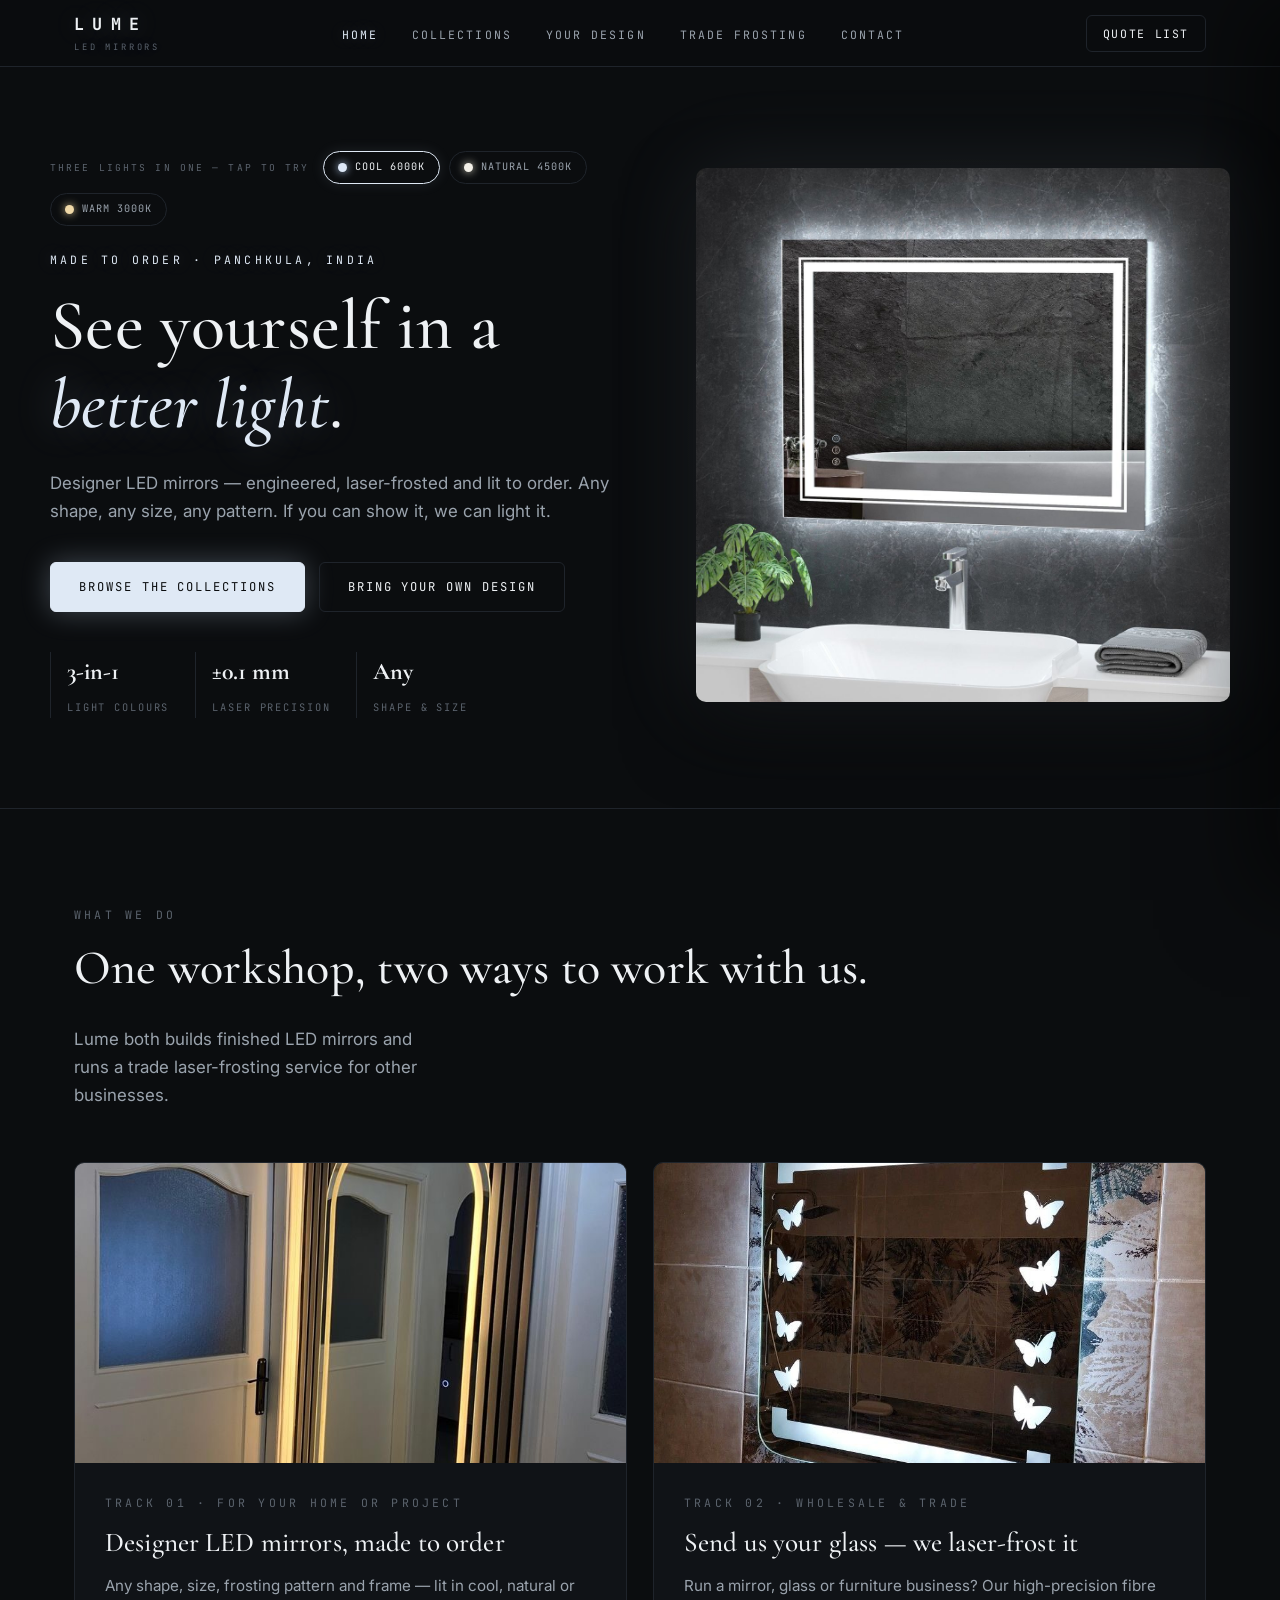
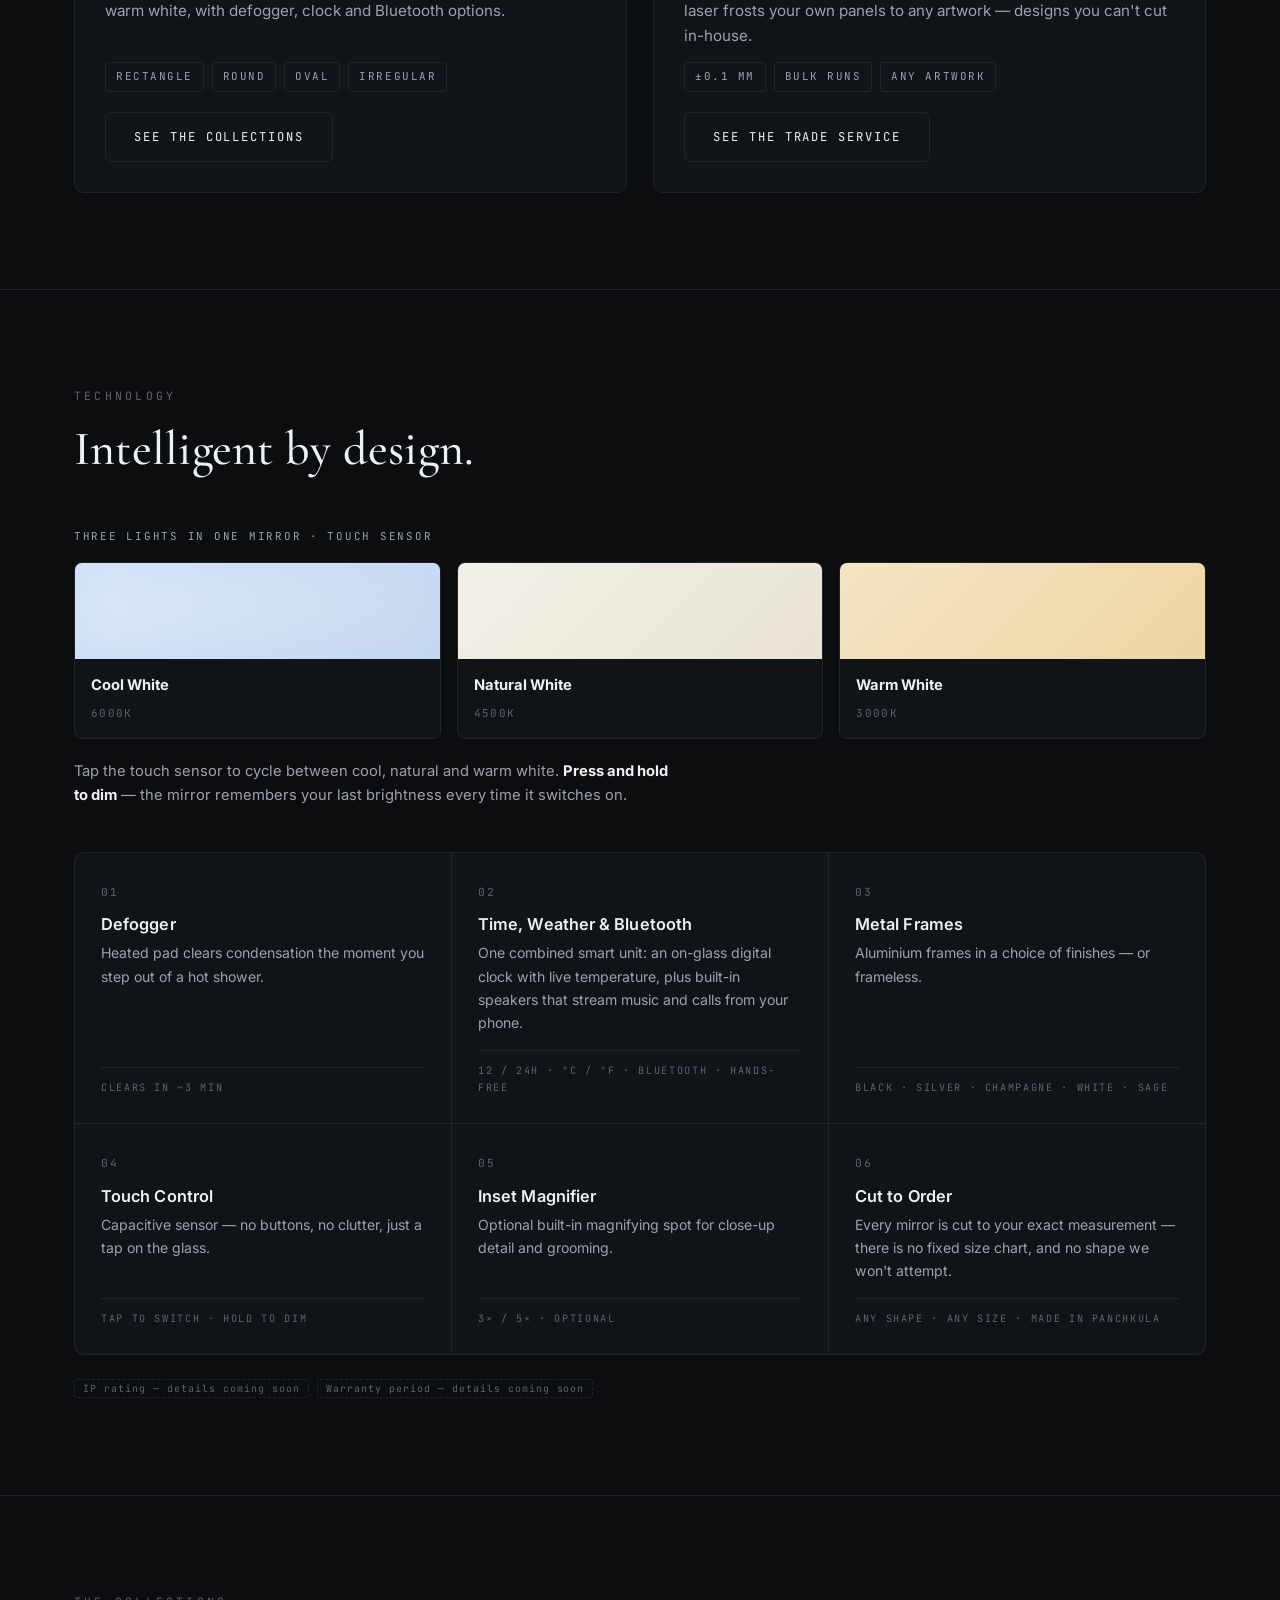
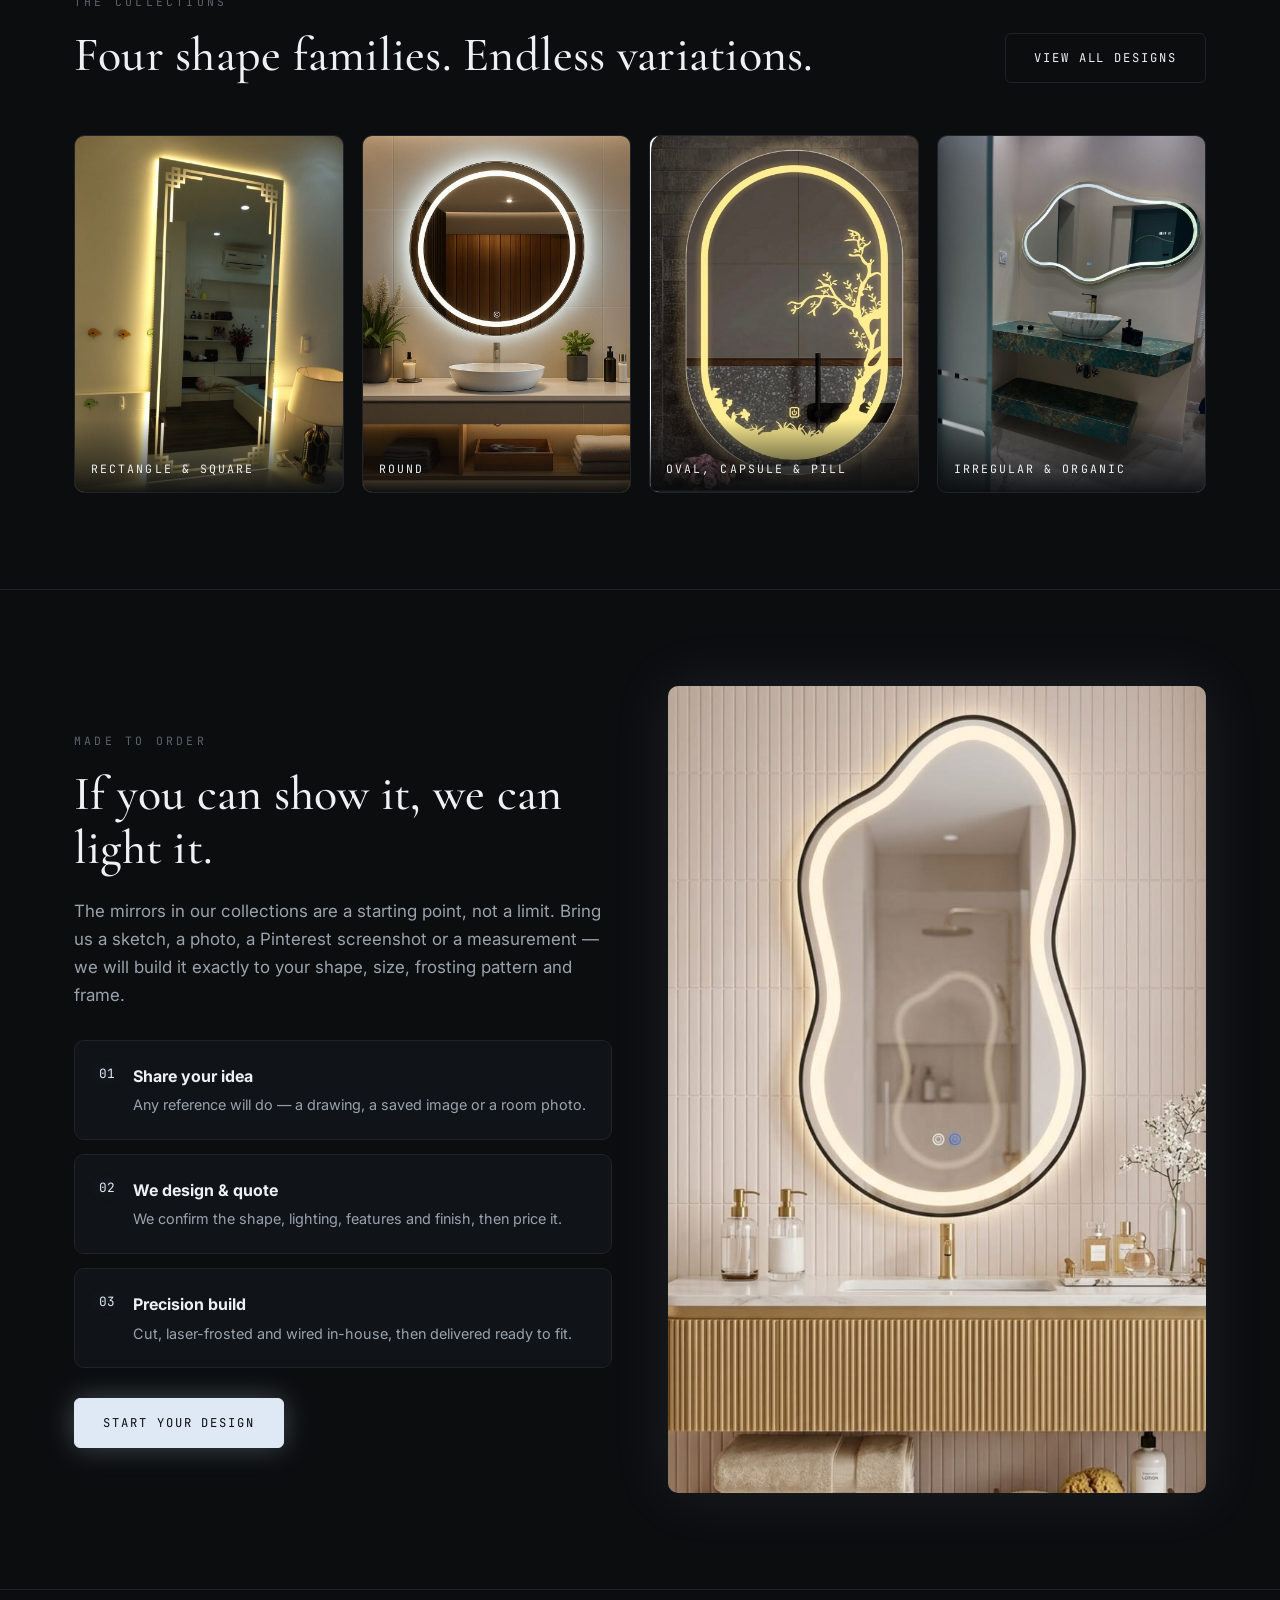
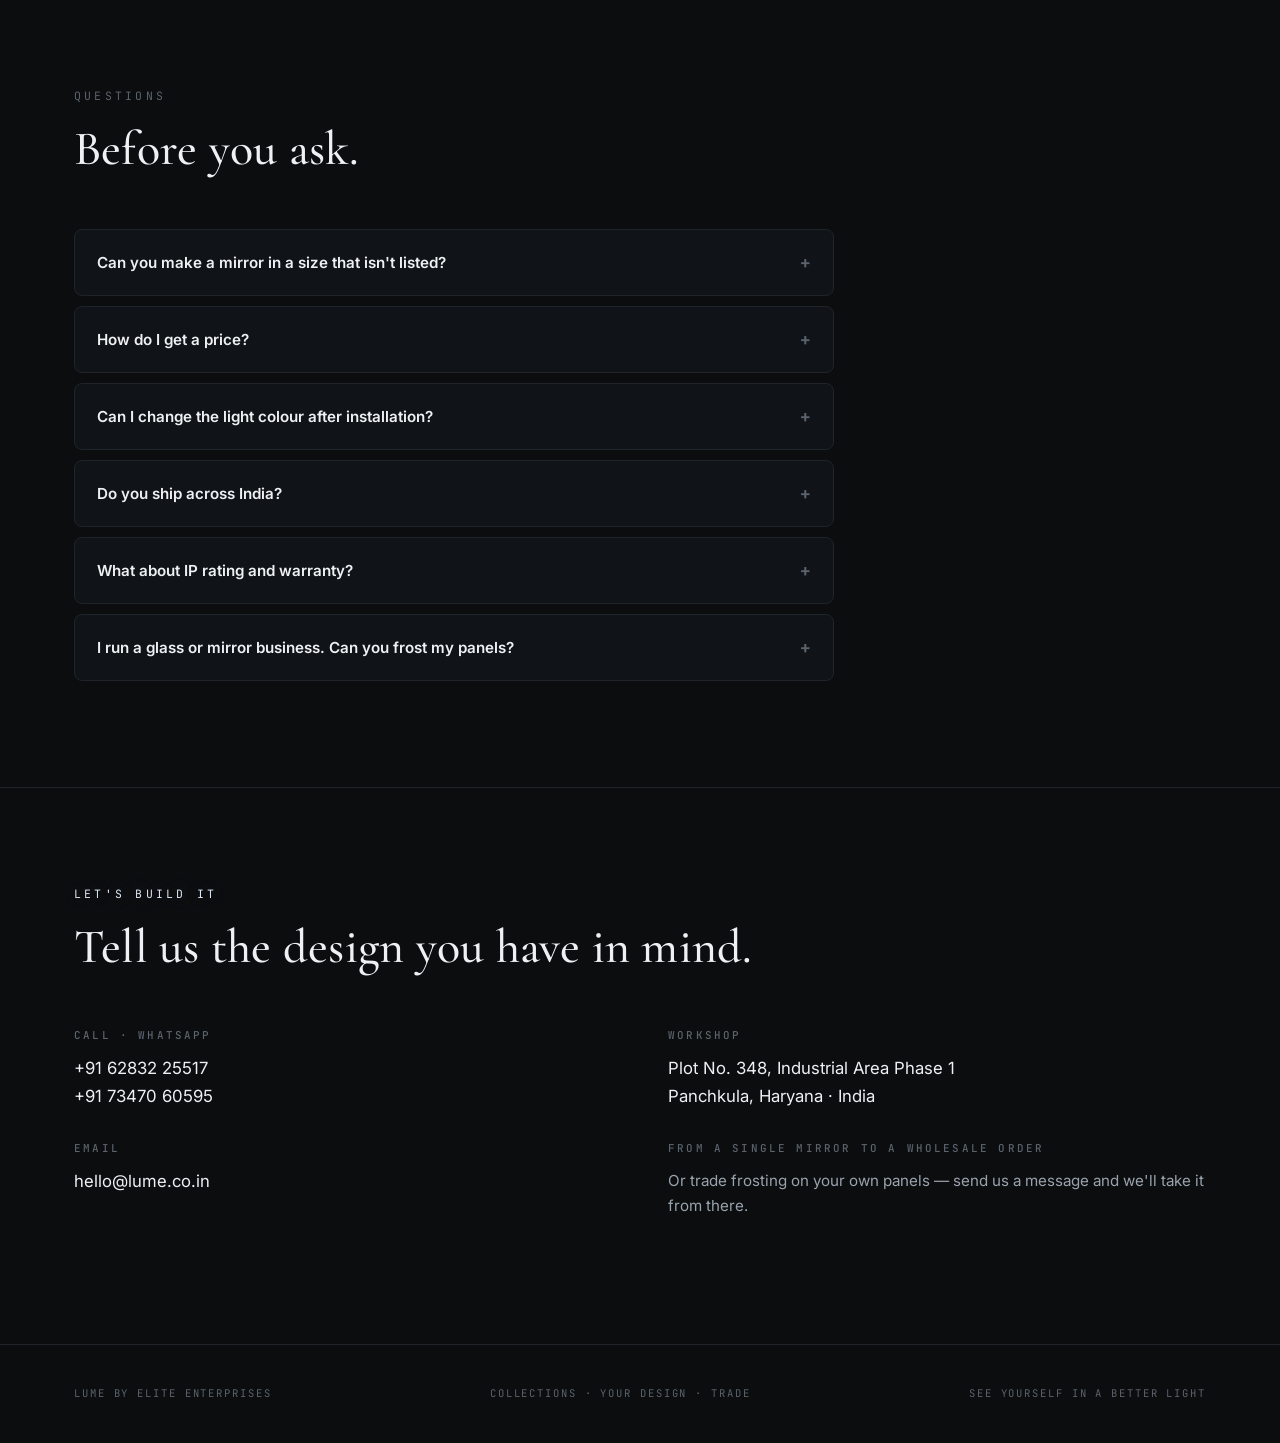
==== index.html @ 71894243 "SEO" ====
<!DOCTYPE html>
<html lang="en">

<head>
  <meta charset="UTF-8">
  <meta name="viewport" content="width=device-width, initial-scale=1.0">
  <title>LUME | Custom LED Mirror Manufacturer in Panchkula, India</title>
  <link rel="icon" href="/favicon.png" type="image/png">
  <meta name="description"
    content="Custom LED mirrors made to order in Panchkula, India — any shape, size, frosting pattern or smart feature. Request a free quote.">
  <link rel="canonical" href="https://www.lume.co.in/">
  <meta name="robots" content="index, follow, max-image-preview:large">
  <meta name="geo.region" content="IN-HR">
  <meta name="geo.placename" content="Panchkula">
  <link rel="alternate" hreflang="en-IN" href="https://www.lume.co.in/">
  <link rel="alternate" hreflang="x-default" href="https://www.lume.co.in/">

  <!-- Open Graph -->
  <meta property="og:type" content="website">
  <meta property="og:site_name" content="LUME">
  <meta property="og:title" content="LUME | Custom LED Mirror Manufacturer in Panchkula, India">
  <meta property="og:description"
    content="Custom LED mirrors made to order in Panchkula, India — any shape, size, frosting pattern or smart feature. Request a free quote.">
  <meta property="og:url" content="https://www.lume.co.in/">
  <meta property="og:image" content="https://www.lume.co.in/images/rectangle-led-mirror-05.jpg">
  <meta property="og:image:width" content="1200">
  <meta property="og:image:height" content="1200">
  <meta property="og:image:alt" content="Designer custom LED mirror with pixel frosting pattern">
  <meta property="og:locale" content="en_IN">

  <!-- Twitter -->
  <meta name="twitter:card" content="summary_large_image">
  <meta name="twitter:title" content="LUME | Custom LED Mirror Manufacturer in Panchkula, India">
  <meta name="twitter:description"
    content="Custom LED mirrors made to order in Panchkula, India — any shape, size, frosting pattern or smart feature. Request a free quote.">
  <meta name="twitter:image" content="https://www.lume.co.in/images/rectangle-led-mirror-05.jpg">
  <meta name="twitter:image:alt" content="Designer custom LED mirror with pixel frosting pattern">
  <meta name="twitter:url" content="https://www.lume.co.in/">

  <script type="application/ld+json">
  {
    "@context": "https://schema.org",
    "@type": "LocalBusiness",
    "@id": "https://www.lume.co.in/#business",
    "name": "LUME",
    "alternateName": "Lume by Elite Enterprises",
    "description": "Manufacturer of custom designer LED mirrors — any shape, size and frosting pattern — with three-colour lighting, defogger, clock and temperature display, and Bluetooth audio. Also operates a trade laser-frosting service for glass, mirror and furniture businesses.",
    "url": "https://www.lume.co.in/",
    "email": "hello@lume.co.in",
    "telephone": "+91-62832-25517",
    "image": "https://www.lume.co.in/images/rectangle-led-mirror-05.jpg",
    "priceRange": "Quote on request",
    "address": {
      "@type": "PostalAddress",
      "streetAddress": "Plot No. 348, Industrial Area Phase 1",
      "addressLocality": "Panchkula",
      "addressRegion": "Haryana",
      "postalCode": "134113",
      "addressCountry": "IN"
    },
    "areaServed": "IN",
    "sameAs": [
      /* TODO: Add your social profile URLs here, e.g.:
         "https://www.instagram.com/lume_mirrors/",
         "https://www.facebook.com/lumemirrors/"
      */
    ]
  }
  </script>

  <script type="application/ld+json">
  {
    "@context": "https://schema.org",
    "@type": "WebSite",
    "@id": "https://www.lume.co.in/#website",
    "url": "https://www.lume.co.in/",
    "name": "LUME",
    "publisher": {
      "@id": "https://www.lume.co.in/#business"
    }
  }
  </script>

  <script type="application/ld+json">
  {
  "@context":"https://schema.org",
  "@type":"Organization",
  "@id":"https://www.lume.co.in/#organization",
  "name":"LUME",
  "url":"https://www.lume.co.in/",
  "email":"hello@lume.co.in",
  "telephone":"+91-62832-25517"
  }
  </script>
  <!-- Structured data: FAQ -->
  <script type="application/ld+json">
  {
    "@context": "https://schema.org",
    "@type": "FAQPage",
    "mainEntity": [
      {
        "@type": "Question",
        "name": "Can Lume make an LED mirror in a custom size or shape?",
        "acceptedAnswer": { "@type": "Answer", "text": "Yes. Every Lume mirror is made to order — any shape (rectangle, round, oval, capsule, or fully irregular), any size, and any frosting pattern. You can send a sketch, a photo or a Pinterest screenshot and we will build it to your specification." }
      },
      {
        "@type": "Question",
        "name": "What lighting options do Lume LED mirrors have?",
        "acceptedAnswer": { "@type": "Answer", "text": "Each mirror has three light colours in one — cool white (6000K), natural white (4500K) and warm white (3000K). Tap the touch sensor to switch colours; press and hold to dim. The mirror remembers your last brightness setting." }
      },
      {
        "@type": "Question",
        "name": "What smart features can be added to a Lume mirror?",
        "acceptedAnswer": { "@type": "Answer", "text": "Optional features include a heated defogger pad that clears condensation in about three minutes, a combined smart unit with an on-glass digital clock, live temperature and built-in Bluetooth speakers, a 3x or 5x inset magnifier, and aluminium frames in a choice of finishes — or frameless." }
      },
      {
        "@type": "Question",
        "name": "How do I get a price for a Lume LED mirror?",
        "acceptedAnswer": { "@type": "Answer", "text": "Add the designs you like to your quote list on lume.co.in, choose your size, features and frame, and submit the list. We reply with a personalised quote by email or WhatsApp — there is no obligation to buy." }
      },
      {
        "@type": "Question",
        "name": "Does Lume offer laser frosting for other businesses?",
        "acceptedAnswer": { "@type": "Answer", "text": "Yes. Lume runs a trade laser-frosting service: mirror, glass and furniture businesses send their own panels, and our fibre laser frosts them to any artwork at ±0.1 mm precision, in bulk runs with fast turnaround." }
      }
    ]
  }
  </script>
  <link rel="preconnect" href="https://fonts.googleapis.com">
  <link rel="preconnect" href="https://fonts.gstatic.com" crossorigin>
  <link
    href="https://fonts.googleapis.com/css2?family=Cormorant+Garamond:ital,wght@0,400;0,500;0,600;1,500&family=Inter:wght@400;500;600&family=JetBrains+Mono:wght@400;500;700&display=swap"
    rel="stylesheet">
  <link rel="stylesheet" href="css/lume.css">
</head>

<body>

  <!-- ============ NAV ============ -->
  <header class="nav">
    <div class="wrap nav-inner">
      <a class="nav-logo" href="index.html" aria-label="Lume LED Mirrors — home">LUME<small>LED MIRRORS</small></a>
      <nav aria-label="Main">
        <ul class="nav-links" id="navLinks">
          <li><a href="index.html" aria-current="page">Home</a></li>
          <li><a href="collections.html">Collections</a></li>
          <li><a href="custom.html">Your Design</a></li>
          <li><a href="trade.html">Trade Frosting</a></li>
          <li><a href="#contact">Contact</a></li>
        </ul>
      </nav>
      <div style="display:flex; gap:10px; align-items:center;">
        <button class="nav-cart-btn" type="button" data-open-cart aria-label="Open quote list">
          Quote list <span class="cart-count" aria-hidden="true">0</span>
        </button>
        <button class="nav-burger" type="button" aria-label="Toggle menu"
          onclick="document.getElementById('navLinks').classList.toggle('open')">☰</button>
      </div>
    </div>
  </header>

  <main>
    <!-- ============ HERO ============ -->
    <section class="hero">
      <div class="wrap hero-grid">
        <div class="hero-copy">
          <div class="light-demo" role="group" aria-label="Preview the three light colours on the mirror">
            <span class="ld-label">Three lights in one — tap to try</span>
            <button type="button" class="ld-chip active" data-lightmode="cool" aria-pressed="true">Cool 6000K</button>
            <button type="button" class="ld-chip" data-lightmode="natural" aria-pressed="false">Natural 4500K</button>
            <button type="button" class="ld-chip" data-lightmode="warm" aria-pressed="false">Warm 3000K</button>
          </div>
          <span class="eyebrow eyebrow--lit">Made to order · Panchkula, India</span>
          <h1>See yourself in a <em>better light</em>.</h1>
          <p class="lede">Designer LED mirrors — engineered, laser-frosted and lit to order. Any shape, any size, any
            pattern. If you can show it, we can light it.</p>
          <div class="hero-ctas">
            <a class="btn btn-lit" href="collections.html">Browse the collections</a>
            <a class="btn btn-ghost" href="custom.html">Bring your own design</a>
          </div>
          <div class="hero-meta">
            <div><strong>3-in-1</strong><span>Light colours</span></div>
            <div><strong>±0.1 mm</strong><span>Laser precision</span></div>
            <div><strong>Any</strong><span>Shape &amp; size</span></div>
          </div>
        </div>
        <div class="hero-visual">
          <img src="images/rectangle-led-mirror-05.jpg"
            alt="Lume designer LED mirror with pixel frosting pattern glowing on a dark bathroom wall" width="1200"
            height="1200" fetchpriority="high">
        </div>
      </div>
    </section>

    <!-- ============ TWO TRACKS ============ -->
    <section class="section" id="what-we-do">
      <div class="wrap">
        <div class="section-head reveal">
          <div>
            <span class="eyebrow">What we do</span>
            <h2>One workshop, two ways to work with us.</h2>
          </div>
          <p class="lede" style="max-width:34ch;">Lume both builds finished LED mirrors and runs a trade laser-frosting
            service for other businesses.</p>
        </div>
        <div class="tracks">
          <article class="track reveal">
            <img src="images/oval-capsule-led-mirror-03.jpg"
              alt="Capsule-shaped LED bathroom mirror with cool white halo lighting above a marble vanity"
              loading="lazy">
            <div class="track-body">
              <span class="eyebrow" style="margin-bottom:2px;">Track 01 · For your home or project</span>
              <h3>Designer LED mirrors, made to order</h3>
              <p>Any shape, size, frosting pattern and frame — lit in cool, natural or warm white, with defogger, clock
                and Bluetooth options.</p>
              <div class="track-tags">
                <span class="mono-tag">Rectangle</span><span class="mono-tag">Round</span><span
                  class="mono-tag">Oval</span><span class="mono-tag">Irregular</span>
              </div>
              <a class="btn btn-ghost" href="collections.html">See the collections</a>
            </div>
          </article>
          <article class="track reveal">
            <img src="images/rectangle-led-mirror-16.jpg"
              alt="Precision laser-frosted glass panel with geometric LED pattern" loading="lazy">
            <div class="track-body">
              <span class="eyebrow" style="margin-bottom:2px;">Track 02 · Wholesale &amp; trade</span>
              <h3>Send us your glass — we laser-frost it</h3>
              <p>Run a mirror, glass or furniture business? Our high-precision fibre laser frosts your own panels to any
                artwork — designs you can't cut in-house.</p>
              <div class="track-tags">
                <span class="mono-tag">±0.1 mm</span><span class="mono-tag">Bulk runs</span><span class="mono-tag">Any
                  artwork</span>
              </div>
              <a class="btn btn-ghost" href="trade.html">See the trade service</a>
            </div>
          </article>
        </div>
      </div>
    </section>

    <!-- ============ FEATURES ============ -->
    <section class="section" id="features">
      <div class="wrap">
        <div class="section-head reveal">
          <div>
            <span class="eyebrow">Technology</span>
            <h2>Intelligent by design.</h2>
          </div>
        </div>

        <div class="reveal">
          <span class="fieldset-label" style="margin-bottom:16px;">Three lights in one mirror · touch sensor</span>
          <div class="light-trio">
            <figure class="light-swatch">
              <div class="chip chip-cool"></div>
              <figcaption><strong>Cool White</strong><span>6000K</span></figcaption>
            </figure>
            <figure class="light-swatch">
              <div class="chip chip-natural"></div>
              <figcaption><strong>Natural White</strong><span>4500K</span></figcaption>
            </figure>
            <figure class="light-swatch">
              <div class="chip chip-warm"></div>
              <figcaption><strong>Warm White</strong><span>3000K</span></figcaption>
            </figure>
          </div>
          <p class="touch-note">Tap the touch sensor to cycle between cool, natural and warm white. <b>Press and hold to
              dim</b> — the mirror remembers your last brightness every time it switches on.</p>
        </div>

        <div class="features-grid reveal">
          <div class="feature">
            <span class="fnum">01</span>
            <h3>Defogger</h3>
            <p>Heated pad clears condensation the moment you step out of a hot shower.</p>
            <span class="fmeta">Clears in ~3 min</span>
          </div>
          <div class="feature">
            <span class="fnum">02</span>
            <h3>Time, Weather &amp; Bluetooth</h3>
            <p>One combined smart unit: an on-glass digital clock with live temperature, plus built-in speakers that
              stream music and calls from your phone.</p>
            <span class="fmeta">12 / 24h · °C / °F · Bluetooth · Hands-free</span>
          </div>
          <div class="feature">
            <span class="fnum">03</span>
            <h3>Metal Frames</h3>
            <p>Aluminium frames in a choice of finishes — or frameless.</p>
            <span class="fmeta">Black · Silver · Champagne · White · Sage</span>
          </div>
          <div class="feature">
            <span class="fnum">04</span>
            <h3>Touch Control</h3>
            <p>Capacitive sensor — no buttons, no clutter, just a tap on the glass.</p>
            <span class="fmeta">Tap to switch · Hold to dim</span>
          </div>
          <div class="feature">
            <span class="fnum">05</span>
            <h3>Inset Magnifier</h3>
            <p>Optional built-in magnifying spot for close-up detail and grooming.</p>
            <span class="fmeta">3× / 5× · Optional</span>
          </div>
          <div class="feature">
            <span class="fnum">06</span>
            <h3>Cut to Order</h3>
            <p>Every mirror is cut to your exact measurement — there is no fixed size chart, and no shape we won't
              attempt.</p>
            <span class="fmeta">Any shape · Any size · Made in Panchkula</span>
          </div>
        </div>

        <p style="margin-top:22px; font-size:0.82rem; color:var(--paper-faint);">
          <span class="tbd">IP rating — details coming soon</span>&nbsp;
          <span class="tbd">Warranty period — details coming soon</span>
        </p>
      </div>
    </section>

    <!-- ============ COLLECTION PREVIEWS ============ -->
    <section class="section" id="collections-preview">
      <div class="wrap">
        <div class="section-head reveal">
          <div>
            <span class="eyebrow">The collections</span>
            <h2>Four shape families. Endless variations.</h2>
          </div>
          <a class="btn btn-ghost" href="collections.html">View all designs</a>
        </div>
        <div class="preview-strip reveal">
          <a class="preview-card" href="collections.html#rectangle">
            <img src="images/rectangle-led-mirror-04.jpg"
              alt="Rectangle LED mirror with double-line frosted border in cool white" loading="lazy">
            <span class="pc-label">Rectangle &amp; Square</span>
          </a>
          <a class="preview-card" href="collections.html#round">
            <img src="images/round-led-mirror-12.jpg" alt="Round LED mirror with glowing halo ring above a vanity basin"
              loading="lazy">
            <span class="pc-label">Round</span>
          </a>
          <a class="preview-card" href="collections.html#oval">
            <img src="images/oval-capsule-led-mirror-02.jpg"
              alt="Oval capsule LED mirror with warm white border lighting" loading="lazy">
            <span class="pc-label">Oval, Capsule &amp; Pill</span>
          </a>
          <a class="preview-card" href="collections.html#irregular">
            <img src="images/irregular-led-mirror-11.jpg" alt="Irregular cloud-shaped LED mirror with backlit halo glow"
              loading="lazy">
            <span class="pc-label">Irregular &amp; Organic</span>
          </a>
        </div>
      </div>
    </section>

    <!-- ============ CUSTOM PITCH ============ -->
    <section class="section" id="custom-pitch">
      <div class="wrap split">
        <div class="reveal">
          <span class="eyebrow">Made to order</span>
          <h2>If you can show it, we can light it.</h2>
          <p class="lede" style="margin:22px 0 30px;">The mirrors in our collections are a starting point, not a limit.
            Bring us a sketch, a photo, a Pinterest screenshot or a measurement — we will build it exactly to your
            shape, size, frosting pattern and frame.</p>
          <div class="steps">
            <div class="step"><span class="snum">01</span>
              <div><strong>Share your idea</strong>
                <p>Any reference will do — a drawing, a saved image or a room photo.</p>
              </div>
            </div>
            <div class="step"><span class="snum">02</span>
              <div><strong>We design &amp; quote</strong>
                <p>We confirm the shape, lighting, features and finish, then price it.</p>
              </div>
            </div>
            <div class="step"><span class="snum">03</span>
              <div><strong>Precision build</strong>
                <p>Cut, laser-frosted and wired in-house, then delivered ready to fit.</p>
              </div>
            </div>
          </div>
          <a class="btn btn-lit" href="custom.html" style="margin-top:30px;">Start your design</a>
        </div>
        <div class="reveal">
          <img src="images/irregular-led-mirror-02.jpg"
            alt="Full-length custom wave-shaped LED mirror glowing against a fluted wall panel" loading="lazy">
        </div>
      </div>
    </section>

    <!-- ============ FAQ ============ -->
    <section class="section" id="faq">
      <div class="wrap">
        <div class="section-head reveal">
          <div>
            <span class="eyebrow">Questions</span>
            <h2>Before you ask.</h2>
          </div>
        </div>
        <div class="faq reveal" style="max-width:760px;">
          <details>
            <summary>Can you make a mirror in a size that isn't listed?</summary>
            <p>Yes — every mirror is cut to order. Give us your exact width and height in millimetres or inches, and we
              build to it. There is no fixed size chart.</p>
          </details>
          <details>
            <summary>How do I get a price?</summary>
            <p>Add designs to your quote list, pick your size, features and frame, then submit. We reply with a
              personalised quote on WhatsApp or email — usually within a working day. No prices are published because
              every mirror is custom.</p>
          </details>
          <details>
            <summary>Can I change the light colour after installation?</summary>
            <p>Always. Tap the touch sensor to cycle cool white → natural white → warm white. Press and hold to dim. The
              mirror remembers your brightness.</p>
          </details>
          <details>
            <summary>Do you ship across India?</summary>
            <p>Yes — mirrors are packed for transit and shipped pan-India from our Panchkula workshop. Tell us your city
              when requesting a quote and we'll include delivery details.</p>
          </details>
          <details>
            <summary>What about IP rating and warranty?</summary>
            <p>Full IP rating and warranty details are being finalised and will be published here soon. Ask us on
              WhatsApp in the meantime and we'll share specifics for your order.</p>
          </details>
          <details>
            <summary>I run a glass or mirror business. Can you frost my panels?</summary>
            <p>Yes — that's our trade service. Send us your own panels and artwork; our fibre laser frosts them at ±0.1
              mm precision, in bulk, with fast turnaround. <a href="trade.html" style="color:var(--led);">See the trade
                service.</a></p>
          </details>
        </div>
      </div>
    </section>

    <!-- ============ CONTACT ============ -->
    <section class="section" id="contact" style="border-bottom:none;">
      <div class="wrap">
        <div class="section-head reveal">
          <div>
            <span class="eyebrow eyebrow--lit">Let's build it</span>
            <h2>Tell us the design you have in mind.</h2>
          </div>
        </div>
        <div class="contact-grid reveal">
          <div>
            <div class="contact-block">
              <h4>Call · WhatsApp</h4>
              <p><a href="https://wa.me/916283225517">+91 62832 25517</a></p>
              <p><a href="tel:+917347060595">+91 73470 60595</a></p>
            </div>
            <div class="contact-block">
              <h4>Email</h4>
              <p><a href="mailto:hello@lume.co.in">hello@lume.co.in</a></p>
            </div>
          </div>
          <div>
            <div class="contact-block">
              <h4>Workshop</h4>
              <p>Plot No. 348, Industrial Area Phase 1<br>Panchkula, Haryana · India</p>
            </div>
            <div class="contact-block">
              <h4>From a single mirror to a wholesale order</h4>
              <p style="color:var(--paper-dim); font-size:0.95rem;">Or trade frosting on your own panels — send us a
                message and we'll take it from there.</p>
            </div>
          </div>
        </div>
      </div>
    </section>
  </main>

  <!-- ============ FOOTER ============ -->
  <footer class="footer" style="border-top:1px solid var(--ink-3);">
    <div class="wrap footer-inner">
      <span>Lume by Elite Enterprises</span>
      <span><a href="collections.html">Collections</a> · <a href="custom.html">Your design</a> · <a
          href="trade.html">Trade</a></span>
      <span>See yourself in a better light</span>
    </div>
  </footer>

  <!-- ============ CART DRAWER ============ -->
  <aside class="cart-drawer" id="cartDrawer" aria-label="Quote list">
    <div class="cart-head">
      <h3>Your quote list</h3>
      <button class="modal-close" type="button" data-close-cart aria-label="Close quote list">✕</button>
    </div>
    <div class="cart-items" id="cartItems"></div>
    <div class="cart-foot">
      <a class="btn btn-lit btn-wide" href="checkout.html">Request a quote</a>
      <p class="cart-note">No payment, no obligation — we reply with a personalised quote.</p>
    </div>
  </aside>

  <!-- ============ CONFIGURATOR MODAL ============ -->
  <div class="modal-overlay" id="configModal" role="dialog" aria-modal="true" aria-labelledby="cfgName">
    <div class="modal">
      <div class="modal-head">
        <h3 id="cfgName">Configure your mirror</h3>
        <button class="modal-close" type="button" data-close-config aria-label="Close">✕</button>
      </div>
      <form id="cfgForm">
        <div class="modal-body">
          <div class="config-preview">
            <img id="cfgImg" src="" alt="">
            <p style="color:var(--paper-dim); font-size:0.88rem;">Set your size, lighting and features below — or leave
              anything blank and we'll discuss it when we send your quote.</p>
          </div>

          <div class="field-row">
            <div class="field">
              <label for="cfgShape">Shape</label>
              <select id="cfgShape" name="shape">
                <option>Rectangle / Square</option>
                <option>Round</option>
                <option>Oval / Capsule / Pill</option>
                <option>Irregular / Organic</option>
                <option>Other — described in notes</option>
              </select>
            </div>
            <div class="field">
              <label for="cfgQty">Quantity</label>
              <input id="cfgQty" name="qty" type="number" min="1" value="1">
            </div>
          </div>

          <div class="field-row">
            <div class="field">
              <label for="cfgSizePreset">Size (popular)</label>
              <select id="cfgSizePreset" name="sizePreset">
                <option value="">— choose or type custom →</option>
                <option>18 × 24 in (450 × 600 mm)</option>
                <option>20 × 28 in (500 × 700 mm)</option>
                <option>24 × 32 in (600 × 800 mm)</option>
                <option>24 × 36 in (600 × 900 mm)</option>
                <option>Round · 24 in (600 mm) dia</option>
                <option>Round · 30 in (750 mm) dia</option>
                <option>Round · 36 in (900 mm) dia</option>
                <option>Full length · 20 × 60 in</option>
              </select>
            </div>
            <div class="field">
              <label for="cfgSizeCustom">Custom size</label>
              <input id="cfgSizeCustom" name="sizeCustom" type="text" placeholder="e.g. 700 × 1100 mm">
              <p class="field-hint">Any size — mm or inches.</p>
            </div>
          </div>

          <fieldset>
            <span class="fieldset-label">Light colour</span>
            <div class="pill-group">
              <label class="pill"><input type="radio" name="light" value="Three-colour (switchable)"
                  checked><span>3-in-1 switchable</span></label>
              <label class="pill"><input type="radio" name="light" value="Cool White 6000K only"><span>Cool
                  6000K</span></label>
              <label class="pill"><input type="radio" name="light" value="Natural White 4500K only"><span>Natural
                  4500K</span></label>
              <label class="pill"><input type="radio" name="light" value="Warm White 3000K only"><span>Warm
                  3000K</span></label>
            </div>
          </fieldset>

          <fieldset>
            <span class="fieldset-label">Features (optional)</span>
            <div class="check-grid">
              <label class="check"><input type="checkbox" name="feature" value="Touch dimming">Touch dimming</label>
              <label class="check"><input type="checkbox" name="feature" value="Defogger">Defogger</label>
              <label class="check"><input type="checkbox" name="feature"
                  value="Clock + temperature + Bluetooth (one combined unit)">Clock + temp + Bluetooth</label>
              <label class="check"><input type="checkbox" name="feature" value="Inset magnifier 3x">Magnifier 3×</label>
              <label class="check"><input type="checkbox" name="feature" value="Inset magnifier 5x">Magnifier 5×</label>
            </div>
          </fieldset>

          <div class="field">
            <label for="cfgFrame">Frame</label>
            <select id="cfgFrame" name="frame">
              <option>Frameless</option>
              <option>Aluminium — Matte Black</option>
              <option>Aluminium — Silver</option>
              <option>Aluminium — Champagne</option>
              <option>Aluminium — White</option>
              <option>Aluminium — Sage</option>
              <option>Other — described in notes</option>
            </select>
          </div>

          <div class="field">
            <label for="cfgNotes">Notes (optional)</label>
            <textarea id="cfgNotes" name="notes"
              placeholder="Frosting pattern changes, installation details, anything else…"></textarea>
          </div>
        </div>
        <div class="modal-foot">
          <button class="btn btn-lit btn-wide" type="submit">Add to quote list</button>
        </div>
      </form>
    </div>
  </div>

  <script src="js/lume.js"></script>
</body>

</html>
---- css/lume.css ----
/* ============================================================
   LUME · LED MIRRORS — lume.co.in
   Design system: dark editorial, matching the print catalogue.
   Accent = the product itself: a cool-white LED glow.
   No gold in UI. Serif display / sans body / mono labels.
   ============================================================ */

:root {
  --ink-0: #0b0d0f;        /* page background */
  --ink-1: #101317;        /* raised panels */
  --ink-2: #161a1f;        /* cards */
  --ink-3: #1f242b;        /* borders, hairlines */
  --paper: #eef1f4;        /* primary text */
  --paper-dim: #9aa3ad;    /* secondary text */
  --paper-faint: #5b636d;  /* labels, footers */
  --led: #dfe9f5;          /* the LED white — accent */
  --led-glow: rgba(205, 225, 250, 0.28);
  --led-glow-soft: rgba(205, 225, 250, 0.10);
  --font-display: 'Cormorant Garamond', Georgia, serif;
  --font-body: 'Inter', -apple-system, 'Segoe UI', sans-serif;
  --font-mono: 'JetBrains Mono', 'SF Mono', Consolas, monospace;
  --max: 1180px;
  --radius: 6px;
}

* { margin: 0; padding: 0; box-sizing: border-box; }
html { scroll-behavior: smooth; }
@media (prefers-reduced-motion: reduce) {
  html { scroll-behavior: auto; }
  *, *::before, *::after { animation-duration: 0.01ms !important; transition-duration: 0.01ms !important; }
}

body {
  background: var(--ink-0);
  color: var(--paper);
  font-family: var(--font-body);
  font-size: 16px;
  line-height: 1.65;
  -webkit-font-smoothing: antialiased;
}

img { max-width: 100%; height: auto; display: block; }
a { color: inherit; }
button { font: inherit; cursor: pointer; }

.wrap { max-width: var(--max); margin: 0 auto; padding: 0 24px; }

/* ---------- Typography ---------- */
h1, h2, h3 { font-family: var(--font-display); font-weight: 500; line-height: 1.12; letter-spacing: 0.005em; }
h1 { font-size: clamp(2.6rem, 6vw, 4.4rem); }
h2 { font-size: clamp(2rem, 4.2vw, 3rem); }
h3 { font-size: 1.35rem; }

.eyebrow {
  font-family: var(--font-mono);
  font-size: 0.72rem;
  letter-spacing: 0.28em;
  text-transform: uppercase;
  color: var(--paper-faint);
  display: block;
  margin-bottom: 18px;
}
.eyebrow--lit { color: var(--led); text-shadow: 0 0 18px var(--led-glow); }

.lede { color: var(--paper-dim); font-size: 1.06rem; max-width: 56ch; }

.mono-tag {
  font-family: var(--font-mono);
  font-size: 0.68rem;
  letter-spacing: 0.14em;
  text-transform: uppercase;
  color: var(--paper-dim);
  border: 1px solid var(--ink-3);
  padding: 5px 10px;
  border-radius: 3px;
  display: inline-block;
}

/* ---------- Nav ---------- */
.nav {
  position: sticky; top: 0; z-index: 60;
  background: rgba(11, 13, 15, 0.88);
  backdrop-filter: blur(14px);
  -webkit-backdrop-filter: blur(14px);
  border-bottom: 1px solid var(--ink-3);
}
.nav-inner { display: flex; align-items: center; justify-content: space-between; height: 66px; }
.nav-logo {
  font-family: var(--font-mono); font-weight: 700; letter-spacing: 0.5em;
  font-size: 1.05rem; text-decoration: none; color: var(--paper);
  text-shadow: 0 0 24px var(--led-glow);
}
.nav-logo small { display: block; font-size: 0.55rem; letter-spacing: 0.32em; color: var(--paper-faint); font-weight: 400; margin-top: 1px; }
.nav-links { display: flex; gap: 30px; align-items: center; list-style: none; }
.nav-links a {
  font-family: var(--font-mono); font-size: 0.72rem; letter-spacing: 0.18em;
  text-transform: uppercase; text-decoration: none; color: var(--paper-dim);
  transition: color 0.2s, text-shadow 0.2s;
  padding: 6px 2px;
}
.nav-links a:hover, .nav-links a:focus-visible, .nav-links a[aria-current="page"] {
  color: var(--led); text-shadow: 0 0 16px var(--led-glow);
}
.nav-cart-btn {
  position: relative; background: none; border: 1px solid var(--ink-3);
  color: var(--paper); border-radius: var(--radius);
  padding: 8px 16px; font-family: var(--font-mono); font-size: 0.72rem;
  letter-spacing: 0.14em; text-transform: uppercase;
  transition: border-color 0.2s, box-shadow 0.2s;
}
.nav-cart-btn:hover, .nav-cart-btn:focus-visible { border-color: var(--led); box-shadow: 0 0 20px var(--led-glow-soft); }
.cart-count {
  position: absolute; top: -8px; right: -8px;
  background: var(--led); color: var(--ink-0);
  font-size: 0.65rem; font-weight: 700;
  min-width: 18px; height: 18px; border-radius: 9px;
  display: none; align-items: center; justify-content: center;
  padding: 0 4px; box-shadow: 0 0 14px var(--led-glow);
}
.cart-count.show { display: inline-flex; }
.nav-burger { display: none; background: none; border: 1px solid var(--ink-3); border-radius: var(--radius); color: var(--paper); width: 40px; height: 40px; font-size: 1.1rem; }

@media (max-width: 840px) {
  .nav-links {
    display: none; position: absolute; top: 66px; left: 0; right: 0;
    background: var(--ink-1); border-bottom: 1px solid var(--ink-3);
    flex-direction: column; padding: 22px; gap: 20px;
  }
  .nav-links.open { display: flex; }
  .nav-burger { display: block; }
}

/* ---------- Buttons ---------- */
.btn {
  display: inline-block; text-decoration: none; text-align: center;
  font-family: var(--font-mono); font-size: 0.76rem; letter-spacing: 0.16em;
  text-transform: uppercase; border-radius: var(--radius);
  padding: 14px 28px; transition: all 0.22s;
}
.btn-lit {
  background: var(--led); color: var(--ink-0); border: 1px solid var(--led);
  box-shadow: 0 0 28px var(--led-glow);
}
.btn-lit:hover, .btn-lit:focus-visible { box-shadow: 0 0 44px var(--led-glow); transform: translateY(-1px); }
.btn-ghost { background: transparent; color: var(--paper); border: 1px solid var(--ink-3); }
.btn-ghost:hover, .btn-ghost:focus-visible { border-color: var(--led); box-shadow: 0 0 18px var(--led-glow-soft); }
.btn-wide { width: 100%; }

:focus-visible { outline: 2px solid var(--led); outline-offset: 3px; }

/* ---------- Hero ---------- */
.hero {
  position: relative; overflow: hidden; border-bottom: 1px solid var(--ink-3);
  --hglow: rgba(205, 225, 250, 0.28);
  --hglow-soft: rgba(205, 225, 250, 0.10);
}
.hero[data-light="natural"] { --hglow: rgba(242, 236, 216, 0.30); --hglow-soft: rgba(242, 236, 216, 0.11); }
.hero[data-light="warm"] { --hglow: rgba(238, 213, 165, 0.32); --hglow-soft: rgba(238, 213, 165, 0.12); }
.hero-grid { display: grid; grid-template-columns: 1.05fr 0.95fr; gap: 56px; align-items: center; padding: 84px 0 90px; }
.hero-copy h1 em { font-style: italic; color: var(--led); text-shadow: 0 0 40px var(--hglow); }
.hero-copy .lede { margin: 26px 0 36px; }
.hero-ctas { display: flex; gap: 14px; flex-wrap: wrap; }
.hero-visual { position: relative; }
.hero-visual img {
  border-radius: 10px; width: 100%;
  max-height: 76vh; object-fit: cover;
  box-shadow: 0 0 90px var(--hglow-soft), 0 30px 70px rgba(0,0,0,0.5);
  transition: box-shadow 0.6s ease, filter 0.6s ease;
}
.hero[data-light="natural"] .hero-visual img { filter: sepia(0.12) brightness(1.01); }
.hero[data-light="warm"] .hero-visual img { filter: sepia(0.3) saturate(1.12) brightness(1.02); }
.hero-visual::after {
  content: ''; position: absolute; inset: -40px;
  background: radial-gradient(ellipse at center, var(--hglow-soft), transparent 65%);
  pointer-events: none; z-index: -1;
  transition: background 0.6s ease;
}

/* Light demo — tap chips to retint the hero glow */
.light-demo { display: flex; align-items: center; gap: 9px; flex-wrap: wrap; margin-bottom: 24px; }
.light-demo .ld-label {
  font-family: var(--font-mono); font-size: 0.6rem; letter-spacing: 0.22em;
  text-transform: uppercase; color: var(--paper-faint); margin-right: 4px;
}
.ld-chip {
  background: none; border: 1px solid var(--ink-3); color: var(--paper-dim);
  border-radius: 999px; padding: 7px 14px;
  font-family: var(--font-mono); font-size: 0.64rem; letter-spacing: 0.1em; text-transform: uppercase;
  display: inline-flex; align-items: center; gap: 8px; transition: all 0.2s;
}
.ld-chip::before { content: ''; width: 9px; height: 9px; border-radius: 50%; flex: none; }
.ld-chip[data-lightmode="cool"]::before { background: #dde8f7; box-shadow: 0 0 8px rgba(190, 215, 250, 0.9); }
.ld-chip[data-lightmode="natural"]::before { background: #f3f0e8; box-shadow: 0 0 8px rgba(240, 235, 215, 0.9); }
.ld-chip[data-lightmode="warm"]::before { background: #f0d9a8; box-shadow: 0 0 8px rgba(240, 215, 160, 0.9); }
.ld-chip:hover { border-color: #333b45; color: var(--paper); }
.ld-chip.active { border-color: var(--led); color: var(--paper); box-shadow: 0 0 14px var(--led-glow-soft); }
.hero-meta { display: flex; gap: 26px; margin-top: 40px; flex-wrap: wrap; }
.hero-meta div { border-left: 1px solid var(--ink-3); padding-left: 16px; }
.hero-meta strong { font-family: var(--font-display); font-size: 1.5rem; display: block; }
.hero-meta span { font-family: var(--font-mono); font-size: 0.65rem; letter-spacing: 0.18em; text-transform: uppercase; color: var(--paper-faint); }

@media (max-width: 900px) {
  .hero-grid { grid-template-columns: 1fr; padding: 56px 0 60px; }
  .hero-visual { order: -1; max-width: 460px; }
}

/* ---------- Sections ---------- */
.section { padding: 96px 0; border-bottom: 1px solid var(--ink-3); }
.section-head { margin-bottom: 52px; display: flex; justify-content: space-between; align-items: flex-end; gap: 30px; flex-wrap: wrap; }

/* ---------- Two tracks ---------- */
.tracks { display: grid; grid-template-columns: 1fr 1fr; gap: 26px; }
.track {
  background: var(--ink-1); border: 1px solid var(--ink-3); border-radius: 10px;
  overflow: hidden; display: flex; flex-direction: column;
  transition: border-color 0.25s, box-shadow 0.25s;
}
.track:hover { border-color: #2c333c; box-shadow: 0 0 40px var(--led-glow-soft); }
.track img { height: 300px; width: 100%; object-fit: cover; }
.track-body { padding: 30px; display: flex; flex-direction: column; gap: 14px; flex: 1; }
.track-body h3 { font-size: 1.7rem; }
.track-body p { color: var(--paper-dim); font-size: 0.95rem; flex: 1; }
.track-tags { display: flex; gap: 8px; flex-wrap: wrap; }
.track-body .btn { align-self: flex-start; margin-top: 6px; }
@media (max-width: 800px) { .tracks { grid-template-columns: 1fr; } }

/* ---------- Features ---------- */
.light-trio { display: grid; grid-template-columns: repeat(3, 1fr); gap: 16px; margin-bottom: 20px; }
.light-swatch { border: 1px solid var(--ink-3); border-radius: 8px; overflow: hidden; background: var(--ink-1); }
.light-swatch .chip { height: 96px; }
.chip-cool { background: linear-gradient(135deg, #dde8f7, #c9d9ef); box-shadow: inset 0 0 40px rgba(190, 215, 250, 0.6); }
.chip-natural { background: linear-gradient(135deg, #f3f0e8, #e9e4d6); }
.chip-warm { background: linear-gradient(135deg, #f5e5c4, #eed5a5); }
.light-swatch figcaption { padding: 14px 16px; }
.light-swatch strong { display: block; font-size: 0.92rem; }
.light-swatch span { font-family: var(--font-mono); font-size: 0.68rem; color: var(--paper-faint); letter-spacing: 0.12em; }
.touch-note { color: var(--paper-dim); font-size: 0.92rem; max-width: 66ch; }
.touch-note b { color: var(--paper); }

.features-grid { display: grid; grid-template-columns: repeat(3, 1fr); gap: 1px; background: var(--ink-3); border: 1px solid var(--ink-3); border-radius: 10px; overflow: hidden; margin-top: 44px; }
.feature { background: var(--ink-1); padding: 30px 26px 26px; display: flex; flex-direction: column; min-height: 200px; }
.feature .fnum { font-family: var(--font-mono); font-size: 0.7rem; color: var(--paper-faint); letter-spacing: 0.2em; margin-bottom: 14px; }
.feature h3 { font-family: var(--font-body); font-weight: 600; font-size: 1.02rem; margin-bottom: 8px; }
.feature p { color: var(--paper-dim); font-size: 0.88rem; flex: 1; }
.feature .fmeta { font-family: var(--font-mono); font-size: 0.64rem; letter-spacing: 0.16em; text-transform: uppercase; color: var(--paper-faint); border-top: 1px solid var(--ink-3); padding-top: 12px; margin-top: 16px; }
@media (max-width: 800px) { .features-grid, .light-trio { grid-template-columns: 1fr; } }

/* ---------- Gallery ---------- */
.filter-bar { display: flex; gap: 10px; flex-wrap: wrap; margin-bottom: 36px; }
.filter-bar button {
  background: none; border: 1px solid var(--ink-3); color: var(--paper-dim);
  border-radius: 999px; padding: 8px 18px;
  font-family: var(--font-mono); font-size: 0.7rem; letter-spacing: 0.14em; text-transform: uppercase;
  transition: all 0.2s;
}
.filter-bar button:hover { border-color: var(--paper-dim); color: var(--paper); }
.filter-bar button.active { border-color: var(--led); color: var(--led); box-shadow: 0 0 16px var(--led-glow-soft); }

.gallery { display: grid; grid-template-columns: repeat(3, 1fr); gap: 22px; }
.g-card {
  background: var(--ink-2); border: 1px solid var(--ink-3); border-radius: 10px;
  overflow: hidden; display: flex; flex-direction: column;
  transition: border-color 0.25s, box-shadow 0.25s, transform 0.25s;
}
.g-card:hover { border-color: #2e3640; box-shadow: 0 0 34px var(--led-glow-soft); transform: translateY(-3px); }
.g-card img { aspect-ratio: 4 / 5; object-fit: cover; width: 100%; }
.g-card-body { padding: 16px 18px 18px; display: flex; align-items: center; justify-content: space-between; gap: 10px; }
.g-card-body .name { font-family: var(--font-mono); font-size: 0.7rem; letter-spacing: 0.14em; text-transform: uppercase; color: var(--paper-dim); }
.g-card-body button {
  background: none; border: 1px solid var(--ink-3); color: var(--paper);
  border-radius: var(--radius); padding: 8px 14px;
  font-family: var(--font-mono); font-size: 0.65rem; letter-spacing: 0.12em; text-transform: uppercase;
  white-space: nowrap; transition: all 0.2s;
}
.g-card-body button:hover, .g-card-body button:focus-visible { border-color: var(--led); color: var(--led); box-shadow: 0 0 14px var(--led-glow-soft); }
@media (max-width: 900px) { .gallery { grid-template-columns: repeat(2, 1fr); } }
@media (max-width: 560px) { .gallery { grid-template-columns: 1fr; } }

/* Collection preview strip on home */
.preview-strip { display: grid; grid-template-columns: repeat(4, 1fr); gap: 18px; }
.preview-card { position: relative; border-radius: 10px; overflow: hidden; border: 1px solid var(--ink-3); text-decoration: none; }
.preview-card img { aspect-ratio: 3 / 4; object-fit: cover; width: 100%; transition: transform 0.4s; }
.preview-card:hover img { transform: scale(1.04); }
.preview-card .pc-label {
  position: absolute; left: 0; right: 0; bottom: 0;
  padding: 40px 16px 14px;
  background: linear-gradient(transparent, rgba(8, 10, 12, 0.92));
  font-family: var(--font-mono); font-size: 0.72rem; letter-spacing: 0.18em; text-transform: uppercase; color: var(--paper);
}
@media (max-width: 800px) { .preview-strip { grid-template-columns: repeat(2, 1fr); } }

/* ---------- Custom / steps ---------- */
.steps { display: grid; gap: 14px; }
.step { display: flex; gap: 18px; background: var(--ink-1); border: 1px solid var(--ink-3); border-radius: 10px; padding: 22px 24px; }
.step .snum { font-family: var(--font-mono); color: var(--led); font-size: 0.8rem; text-shadow: 0 0 14px var(--led-glow); }
.step strong { display: block; margin-bottom: 4px; }
.step p { color: var(--paper-dim); font-size: 0.9rem; }

.split { display: grid; grid-template-columns: 1fr 1fr; gap: 56px; align-items: center; }
.split img { border-radius: 10px; box-shadow: 0 0 60px var(--led-glow-soft); }
@media (max-width: 860px) { .split { grid-template-columns: 1fr; } }

/* ---------- Trade stats ---------- */
.stat-row { display: grid; grid-template-columns: repeat(4, 1fr); gap: 1px; background: var(--ink-3); border: 1px solid var(--ink-3); border-radius: 10px; overflow: hidden; }
.stat { background: var(--ink-1); padding: 26px 22px; }
.stat strong { font-family: var(--font-display); font-size: 2rem; display: block; }
.stat span { font-family: var(--font-mono); font-size: 0.62rem; letter-spacing: 0.18em; text-transform: uppercase; color: var(--paper-faint); }
@media (max-width: 700px) { .stat-row { grid-template-columns: repeat(2, 1fr); } }

/* ---------- Forms ---------- */
.form-grid { display: grid; gap: 18px; }
.field label { display: block; font-family: var(--font-mono); font-size: 0.68rem; letter-spacing: 0.16em; text-transform: uppercase; color: var(--paper-dim); margin-bottom: 8px; }
.field input, .field select, .field textarea {
  width: 100%; background: var(--ink-0); border: 1px solid var(--ink-3);
  color: var(--paper); border-radius: var(--radius); padding: 12px 14px;
  font: inherit; font-size: 0.95rem; transition: border-color 0.2s, box-shadow 0.2s;
}
.field input:focus, .field select:focus, .field textarea:focus {
  outline: none; border-color: var(--led); box-shadow: 0 0 16px var(--led-glow-soft);
}
.field textarea { resize: vertical; min-height: 96px; }
.field-row { display: grid; grid-template-columns: 1fr 1fr; gap: 14px; }
@media (max-width: 600px) { .field-row { grid-template-columns: 1fr; } }
.field-hint { font-size: 0.78rem; color: var(--paper-faint); margin-top: 6px; }

.check-grid { display: grid; grid-template-columns: 1fr 1fr; gap: 10px; }
.check {
  display: flex; align-items: center; gap: 10px;
  border: 1px solid var(--ink-3); border-radius: var(--radius);
  padding: 11px 14px; cursor: pointer; user-select: none;
  font-size: 0.88rem; color: var(--paper-dim); transition: all 0.2s;
}
.check:hover { border-color: #333b45; }
.check input { accent-color: #c9d9ef; width: 15px; height: 15px; }
.check:has(input:checked) { border-color: var(--led); color: var(--paper); box-shadow: 0 0 14px var(--led-glow-soft); }

/* radio pills for light colour */
.pill-group { display: flex; gap: 10px; flex-wrap: wrap; }
.pill { position: relative; }
.pill input { position: absolute; opacity: 0; inset: 0; cursor: pointer; }
.pill span {
  display: inline-block; border: 1px solid var(--ink-3); border-radius: 999px;
  padding: 8px 18px; font-size: 0.84rem; color: var(--paper-dim); transition: all 0.2s;
}
.pill input:checked + span { border-color: var(--led); color: var(--paper); box-shadow: 0 0 14px var(--led-glow-soft); }
.pill input:focus-visible + span { outline: 2px solid var(--led); outline-offset: 2px; }

/* ---------- Modal (configurator) ---------- */
.modal-overlay {
  position: fixed; inset: 0; z-index: 90;
  background: rgba(5, 7, 9, 0.78);
  display: none; align-items: flex-start; justify-content: center;
  overflow-y: auto; padding: 40px 18px;
  backdrop-filter: blur(4px); -webkit-backdrop-filter: blur(4px);
}
.modal-overlay.open { display: flex; }
.modal {
  background: var(--ink-1); border: 1px solid var(--ink-3); border-radius: 12px;
  max-width: 720px; width: 100%;
  box-shadow: 0 0 80px rgba(0,0,0,0.6), 0 0 40px var(--led-glow-soft);
}
.modal-head { display: flex; justify-content: space-between; align-items: center; padding: 22px 26px; border-bottom: 1px solid var(--ink-3); }
.modal-head h3 { font-size: 1.4rem; }
.modal-close { background: none; border: 1px solid var(--ink-3); color: var(--paper); border-radius: 50%; width: 36px; height: 36px; font-size: 1rem; }
.modal-close:hover { border-color: var(--led); }
.modal-body { padding: 26px; display: grid; gap: 22px; }
.modal-body .config-preview { display: flex; gap: 18px; align-items: center; }
.modal-body .config-preview img { width: 110px; height: 130px; object-fit: cover; border-radius: 8px; border: 1px solid var(--ink-3); }
.modal-foot { padding: 20px 26px 26px; border-top: 1px solid var(--ink-3); }

.fieldset-label { font-family: var(--font-mono); font-size: 0.68rem; letter-spacing: 0.16em; text-transform: uppercase; color: var(--paper-dim); margin-bottom: 10px; display: block; }
fieldset { border: none; }

/* ---------- Cart drawer ---------- */
.cart-drawer {
  position: fixed; top: 0; right: 0; bottom: 0; z-index: 95;
  width: min(440px, 100vw);
  background: var(--ink-1); border-left: 1px solid var(--ink-3);
  transform: translateX(100%); transition: transform 0.32s cubic-bezier(0.22, 1, 0.36, 1);
  display: flex; flex-direction: column;
  box-shadow: -30px 0 80px rgba(0,0,0,0.5);
}
.cart-drawer.open { transform: translateX(0); }
.cart-head { display: flex; justify-content: space-between; align-items: center; padding: 20px 24px; border-bottom: 1px solid var(--ink-3); }
.cart-head h3 { font-size: 1.3rem; }
.cart-items { flex: 1; overflow-y: auto; padding: 18px 24px; display: grid; gap: 14px; align-content: start; }
.cart-empty { color: var(--paper-faint); text-align: center; padding: 60px 20px; font-size: 0.92rem; }
.cart-item { display: flex; gap: 14px; border: 1px solid var(--ink-3); border-radius: 8px; padding: 14px; background: var(--ink-2); }
.cart-item img { width: 66px; height: 80px; object-fit: cover; border-radius: 5px; }
.cart-item .ci-body { flex: 1; min-width: 0; }
.cart-item .ci-name { font-size: 0.9rem; font-weight: 600; }
.cart-item .ci-spec { font-size: 0.75rem; color: var(--paper-faint); margin-top: 4px; line-height: 1.5; }
.cart-item .ci-remove { background: none; border: none; color: var(--paper-faint); font-size: 0.75rem; text-decoration: underline; padding: 0; margin-top: 8px; }
.cart-item .ci-remove:hover { color: var(--paper); }
.cart-foot { border-top: 1px solid var(--ink-3); padding: 20px 24px; display: grid; gap: 10px; }
.cart-note { font-size: 0.78rem; color: var(--paper-faint); text-align: center; }

/* ---------- Checkout ---------- */
.checkout-panel { max-width: 640px; }

/* ---------- Toast ---------- */
.toast {
  position: fixed; bottom: 26px; left: 50%; transform: translateX(-50%) translateY(20px);
  background: var(--ink-1); border: 1px solid var(--led); color: var(--paper);
  padding: 13px 24px; border-radius: 999px; z-index: 120;
  font-family: var(--font-mono); font-size: 0.74rem; letter-spacing: 0.1em;
  opacity: 0; pointer-events: none; transition: all 0.3s;
  box-shadow: 0 0 30px var(--led-glow);
}
.toast.show { opacity: 1; transform: translateX(-50%) translateY(0); }

/* ---------- FAQ ---------- */
.faq details { border: 1px solid var(--ink-3); border-radius: 8px; background: var(--ink-1); margin-bottom: 10px; }
.faq summary { padding: 18px 22px; cursor: pointer; font-weight: 600; font-size: 0.95rem; list-style: none; display: flex; justify-content: space-between; align-items: center; }
.faq summary::-webkit-details-marker { display: none; }
.faq summary::after { content: '+'; font-family: var(--font-mono); color: var(--paper-faint); font-size: 1.1rem; }
.faq details[open] summary::after { content: '−'; color: var(--led); }
.faq details p { padding: 0 22px 18px; color: var(--paper-dim); font-size: 0.9rem; }

/* ---------- Contact / footer ---------- */
.contact-grid { display: grid; grid-template-columns: 1fr 1fr; gap: 56px; }
.contact-block h4 { font-family: var(--font-mono); font-size: 0.68rem; letter-spacing: 0.2em; text-transform: uppercase; color: var(--paper-faint); margin-bottom: 10px; font-weight: 500; }
.contact-block p, .contact-block a { font-size: 1.05rem; color: var(--paper); text-decoration: none; }
.contact-block a:hover { color: var(--led); }
.contact-block { margin-bottom: 30px; }
@media (max-width: 760px) { .contact-grid { grid-template-columns: 1fr; gap: 20px; } }

.footer { padding: 40px 0; }
.footer-inner { display: flex; justify-content: space-between; gap: 20px; flex-wrap: wrap; font-family: var(--font-mono); font-size: 0.66rem; letter-spacing: 0.18em; text-transform: uppercase; color: var(--paper-faint); }
.footer-inner a { color: var(--paper-faint); text-decoration: none; }
.footer-inner a:hover { color: var(--led); }

/* ---------- Placeholder badge (IP / warranty pending) ---------- */
.tbd {
  font-family: var(--font-mono); font-size: 0.62rem; letter-spacing: 0.1em;
  color: var(--paper-faint); border: 1px dashed var(--ink-3);
  padding: 2px 8px; border-radius: 3px;
}

/* ---------- Reveal on scroll ---------- */
.reveal { opacity: 0; transform: translateY(18px); transition: opacity 0.6s ease, transform 0.6s ease; }
.reveal.in { opacity: 1; transform: none; }
@media (prefers-reduced-motion: reduce) { .reveal { opacity: 1; transform: none; } }
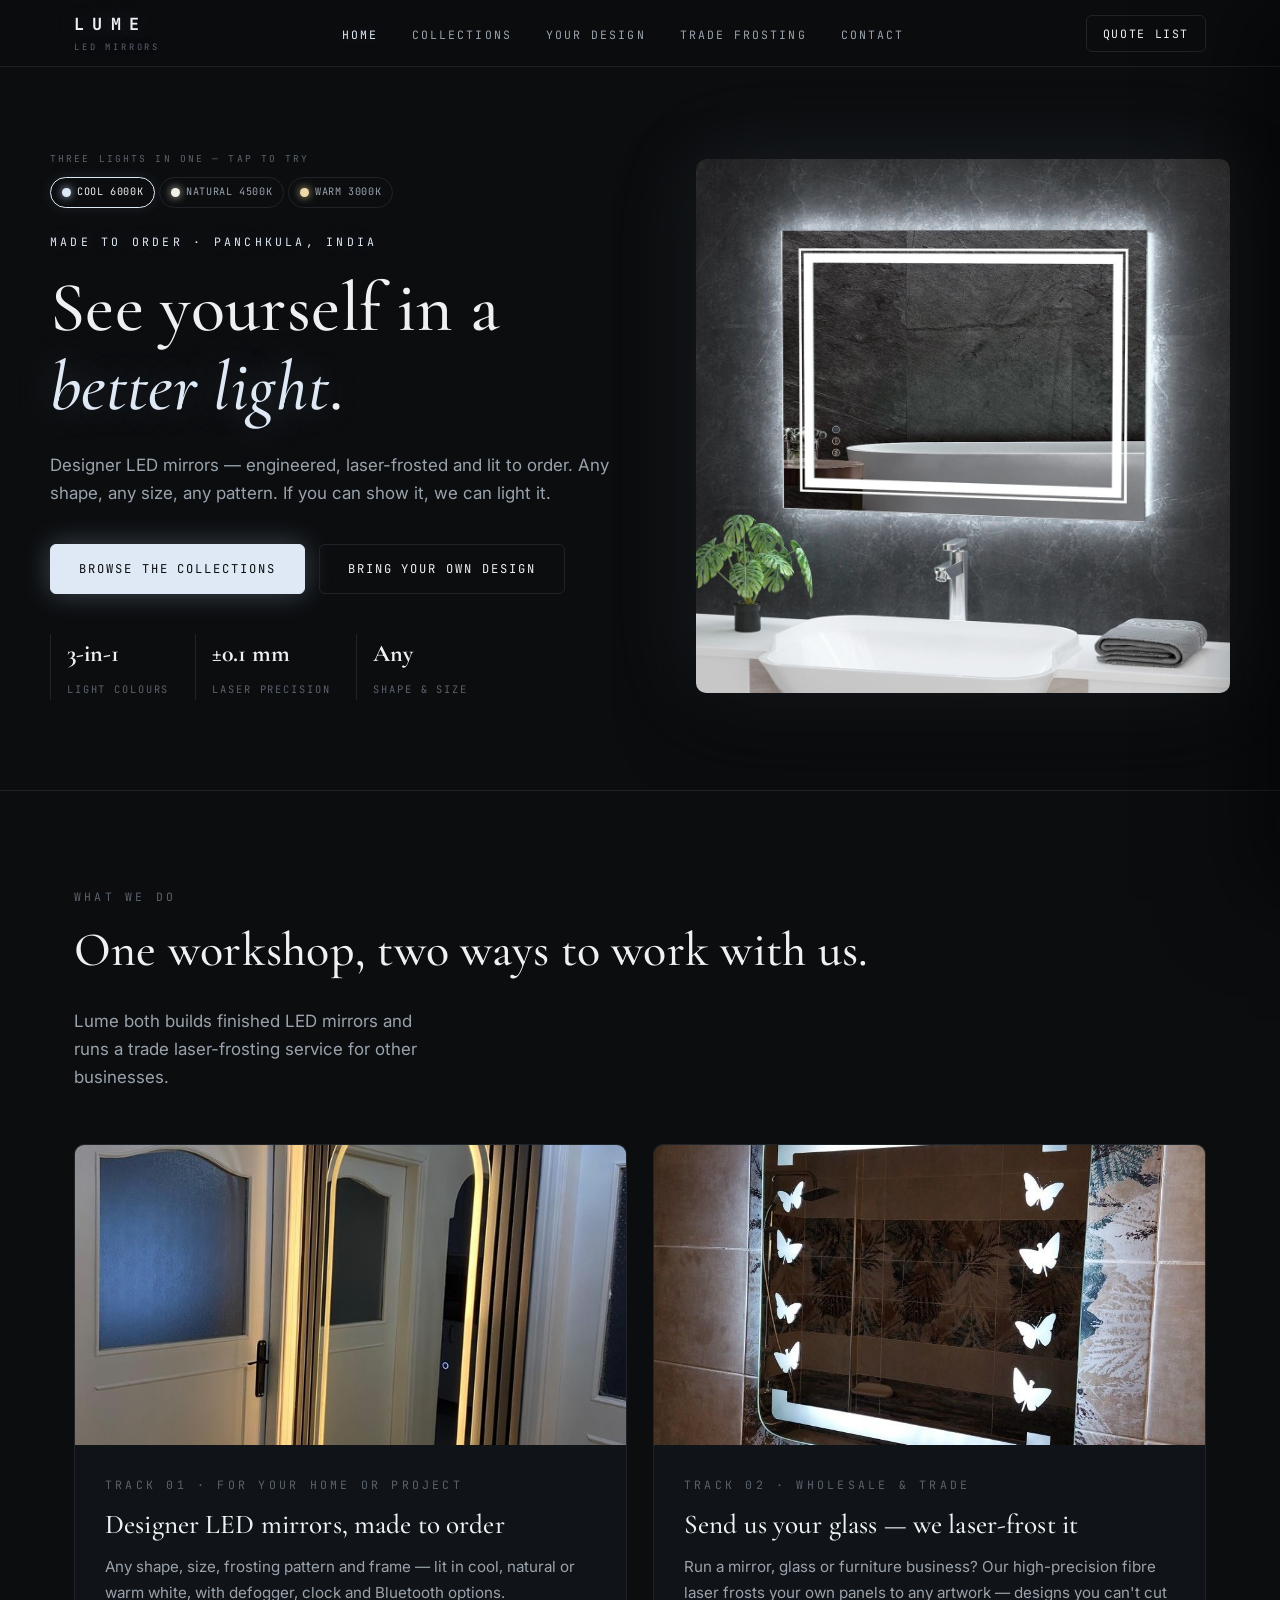
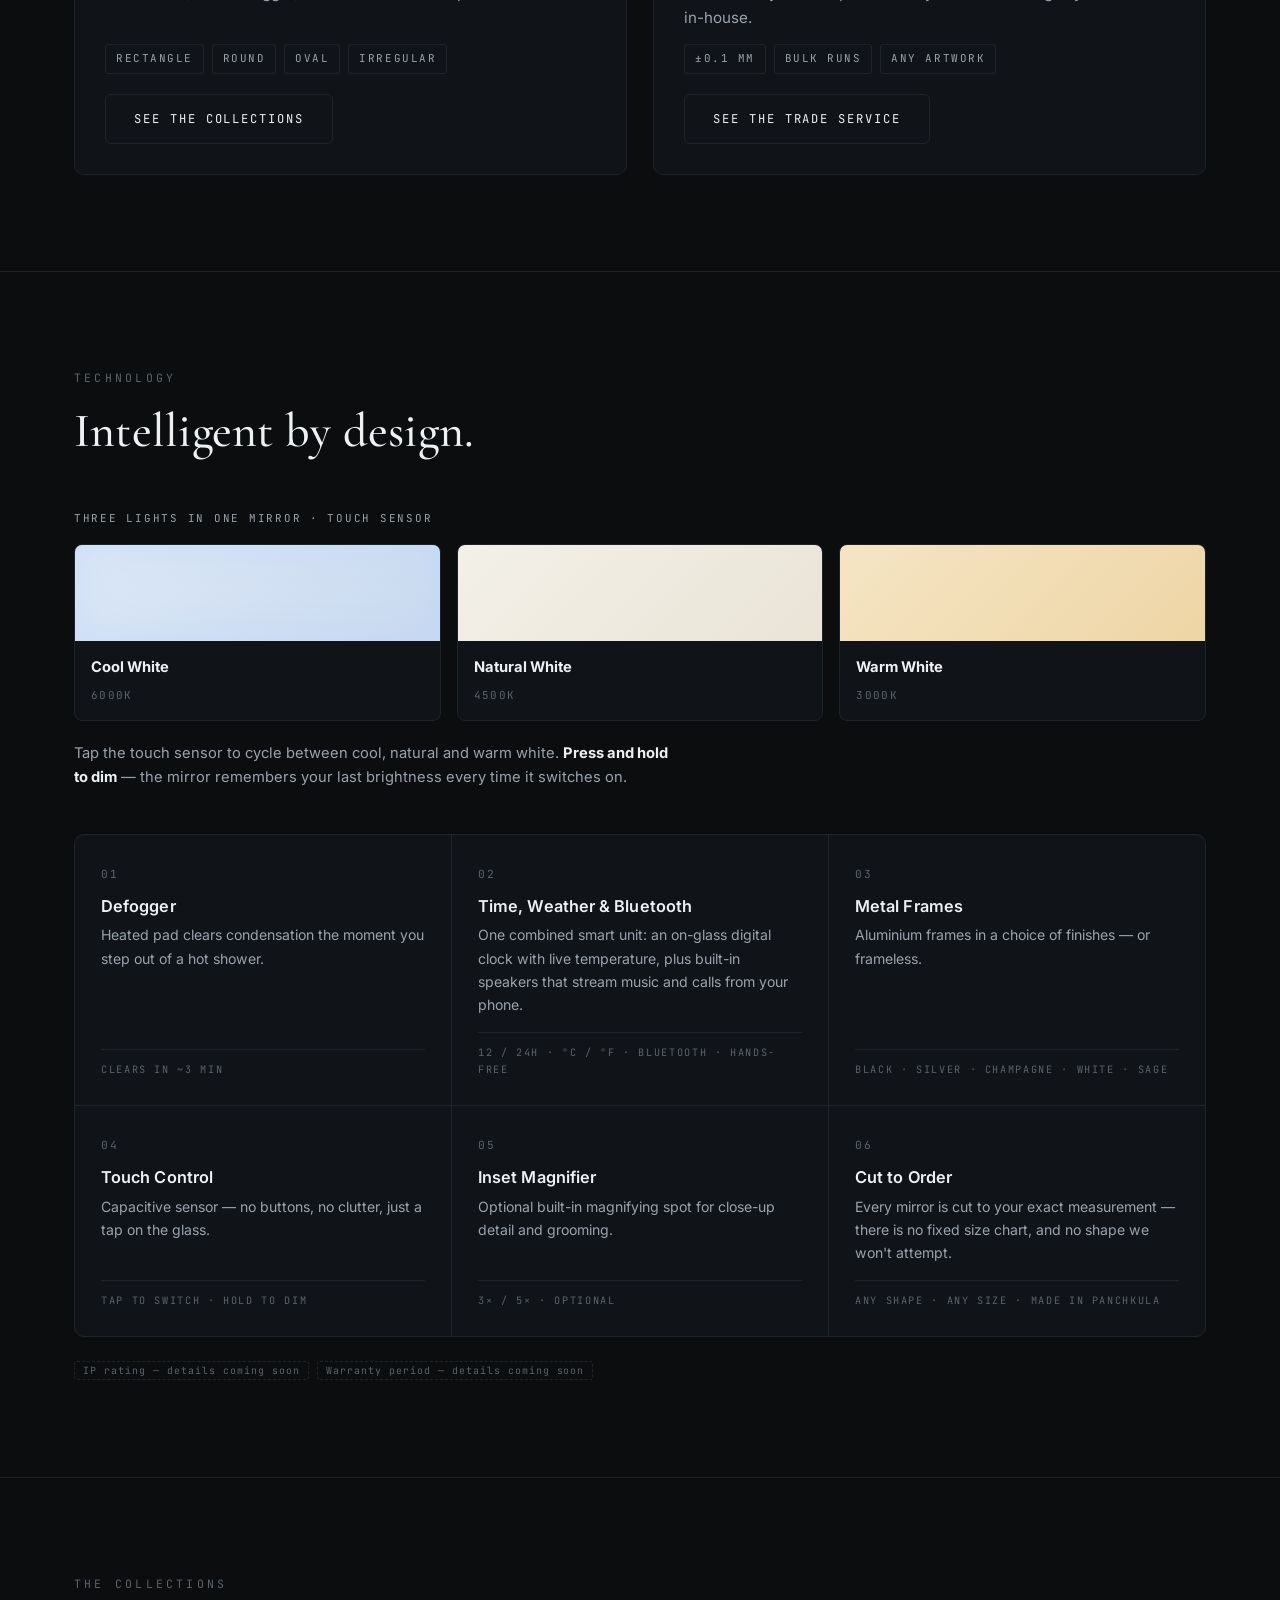
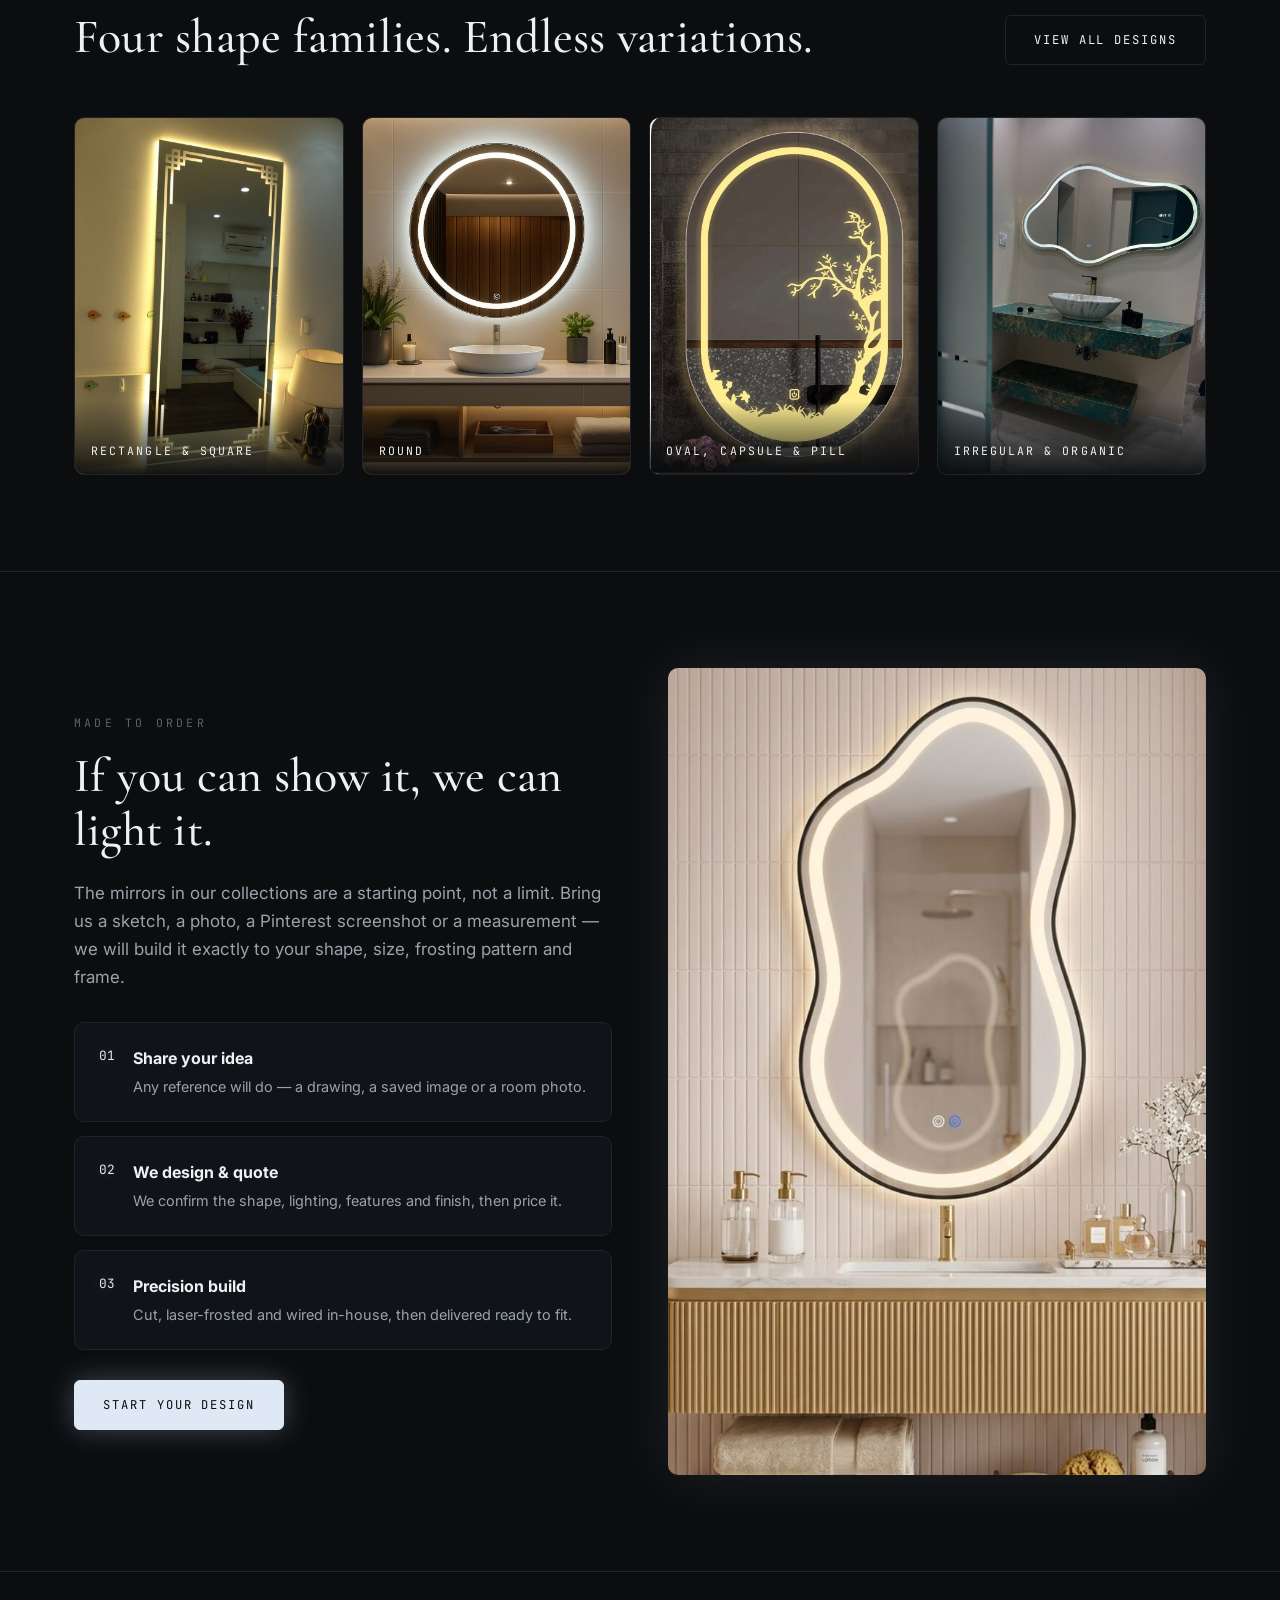
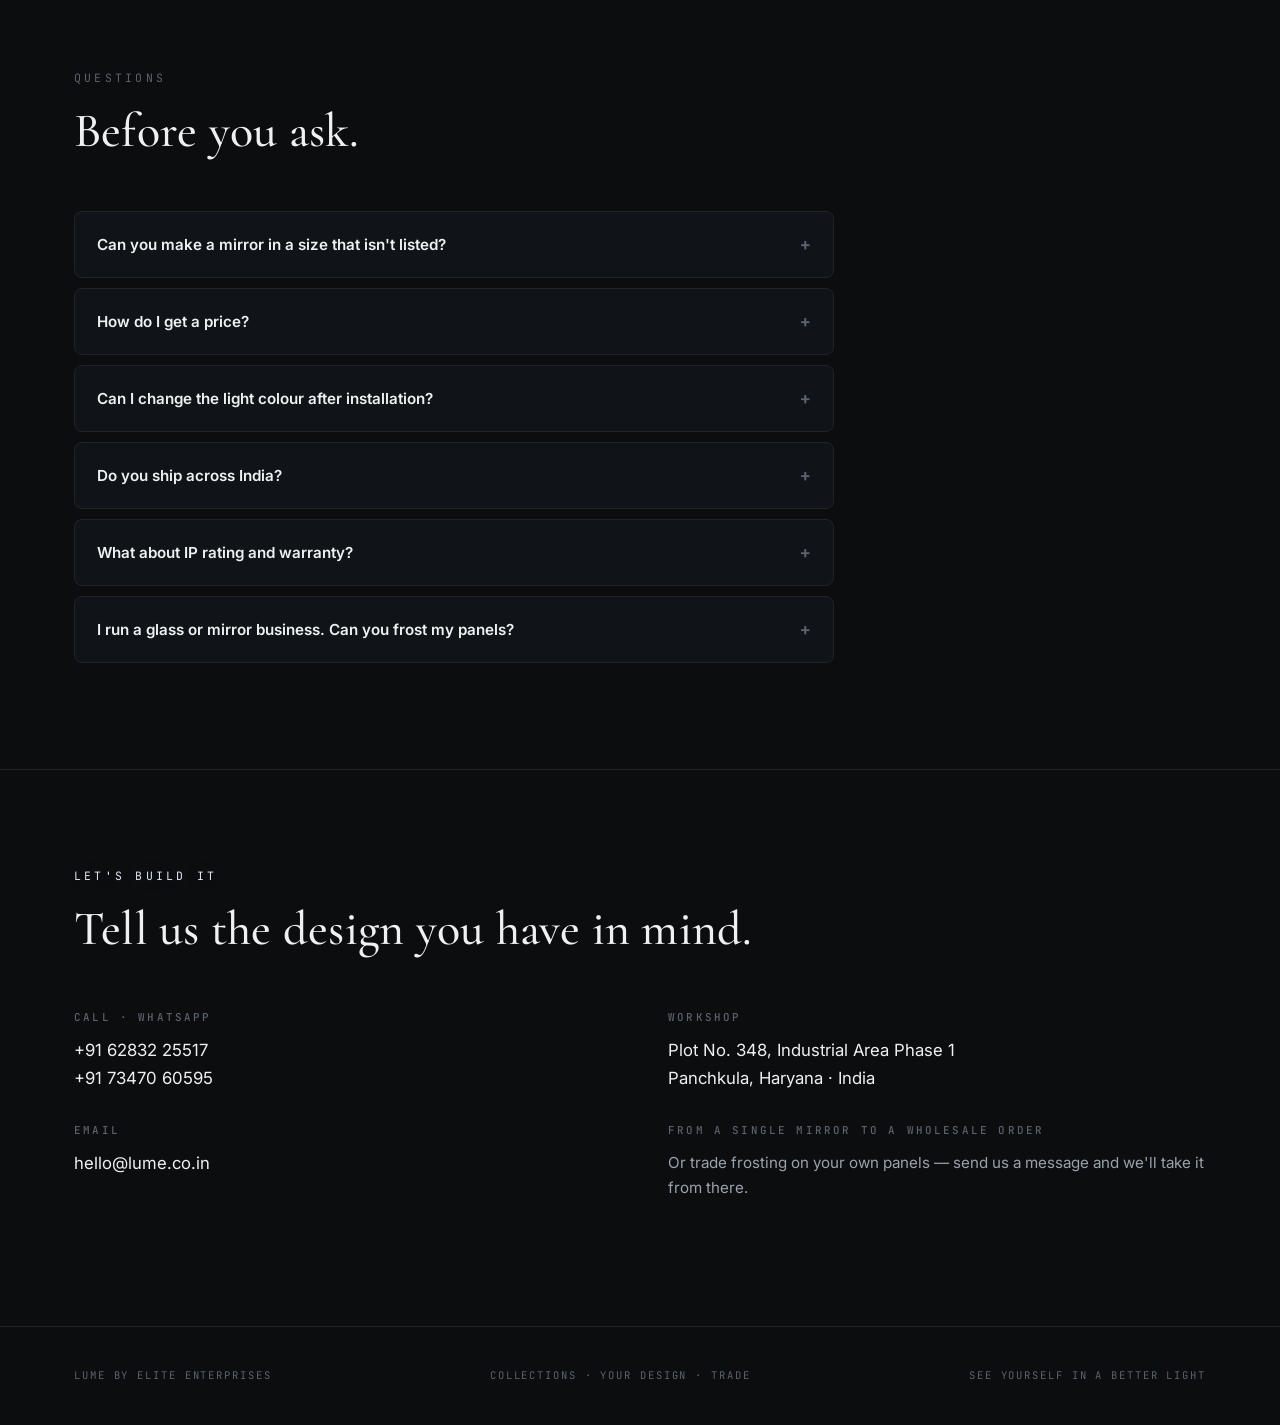
==== commit 6d710a9c: "fix: light buttons one row + cache bust" ====
--- a/index.html
+++ b/index.html
@@ -131,7 +131,7 @@
   <link
     href="https://fonts.googleapis.com/css2?family=Cormorant+Garamond:ital,wght@0,400;0,500;0,600;1,500&family=Inter:wght@400;500;600&family=JetBrains+Mono:wght@400;500;700&display=swap"
     rel="stylesheet">
-  <link rel="stylesheet" href="css/lume.css">
+  <link rel="stylesheet" href="css/lume.css?v=2">
 </head>
 
 <body>
--- a/css/lume.css
+++ b/css/lume.css
@@ -6,14 +6,22 @@
    ============================================================ */
 
 :root {
-  --ink-0: #0b0d0f;        /* page background */
-  --ink-1: #101317;        /* raised panels */
-  --ink-2: #161a1f;        /* cards */
-  --ink-3: #1f242b;        /* borders, hairlines */
-  --paper: #eef1f4;        /* primary text */
-  --paper-dim: #9aa3ad;    /* secondary text */
-  --paper-faint: #5b636d;  /* labels, footers */
-  --led: #dfe9f5;          /* the LED white — accent */
+  --ink-0: #0b0d0f;
+  /* page background */
+  --ink-1: #101317;
+  /* raised panels */
+  --ink-2: #161a1f;
+  /* cards */
+  --ink-3: #1f242b;
+  /* borders, hairlines */
+  --paper: #eef1f4;
+  /* primary text */
+  --paper-dim: #9aa3ad;
+  /* secondary text */
+  --paper-faint: #5b636d;
+  /* labels, footers */
+  --led: #dfe9f5;
+  /* the LED white — accent */
   --led-glow: rgba(205, 225, 250, 0.28);
   --led-glow-soft: rgba(205, 225, 250, 0.10);
   --font-display: 'Cormorant Garamond', Georgia, serif;
@@ -23,11 +31,27 @@
   --radius: 6px;
 }
 
-* { margin: 0; padding: 0; box-sizing: border-box; }
-html { scroll-behavior: smooth; }
+* {
+  margin: 0;
+  padding: 0;
+  box-sizing: border-box;
+}
+
+html {
+  scroll-behavior: smooth;
+}
+
 @media (prefers-reduced-motion: reduce) {
-  html { scroll-behavior: auto; }
-  *, *::before, *::after { animation-duration: 0.01ms !important; transition-duration: 0.01ms !important; }
+  html {
+    scroll-behavior: auto;
+  }
+
+  *,
+  *::before,
+  *::after {
+    animation-duration: 0.01ms !important;
+    transition-duration: 0.01ms !important;
+  }
 }
 
 body {
@@ -39,17 +63,48 @@
   -webkit-font-smoothing: antialiased;
 }
 
-img { max-width: 100%; height: auto; display: block; }
-a { color: inherit; }
-button { font: inherit; cursor: pointer; }
-
-.wrap { max-width: var(--max); margin: 0 auto; padding: 0 24px; }
+img {
+  max-width: 100%;
+  height: auto;
+  display: block;
+}
+
+a {
+  color: inherit;
+}
+
+button {
+  font: inherit;
+  cursor: pointer;
+}
+
+.wrap {
+  max-width: var(--max);
+  margin: 0 auto;
+  padding: 0 24px;
+}
 
 /* ---------- Typography ---------- */
-h1, h2, h3 { font-family: var(--font-display); font-weight: 500; line-height: 1.12; letter-spacing: 0.005em; }
-h1 { font-size: clamp(2.6rem, 6vw, 4.4rem); }
-h2 { font-size: clamp(2rem, 4.2vw, 3rem); }
-h3 { font-size: 1.35rem; }
+h1,
+h2,
+h3 {
+  font-family: var(--font-display);
+  font-weight: 500;
+  line-height: 1.12;
+  letter-spacing: 0.005em;
+}
+
+h1 {
+  font-size: clamp(2.6rem, 6vw, 4.4rem);
+}
+
+h2 {
+  font-size: clamp(2rem, 4.2vw, 3rem);
+}
+
+h3 {
+  font-size: 1.35rem;
+}
 
 .eyebrow {
   font-family: var(--font-mono);
@@ -60,9 +115,17 @@
   display: block;
   margin-bottom: 18px;
 }
-.eyebrow--lit { color: var(--led); text-shadow: 0 0 18px var(--led-glow); }
-
-.lede { color: var(--paper-dim); font-size: 1.06rem; max-width: 56ch; }
+
+.eyebrow--lit {
+  color: var(--led);
+  text-shadow: 0 0 18px var(--led-glow);
+}
+
+.lede {
+  color: var(--paper-dim);
+  font-size: 1.06rem;
+  max-width: 56ch;
+}
 
 .mono-tag {
   font-family: var(--font-mono);
@@ -78,366 +141,1304 @@
 
 /* ---------- Nav ---------- */
 .nav {
-  position: sticky; top: 0; z-index: 60;
+  position: sticky;
+  top: 0;
+  z-index: 60;
   background: rgba(11, 13, 15, 0.88);
   backdrop-filter: blur(14px);
   -webkit-backdrop-filter: blur(14px);
   border-bottom: 1px solid var(--ink-3);
 }
-.nav-inner { display: flex; align-items: center; justify-content: space-between; height: 66px; }
+
+.nav-inner {
+  display: flex;
+  align-items: center;
+  justify-content: space-between;
+  height: 66px;
+}
+
 .nav-logo {
-  font-family: var(--font-mono); font-weight: 700; letter-spacing: 0.5em;
-  font-size: 1.05rem; text-decoration: none; color: var(--paper);
+  font-family: var(--font-mono);
+  font-weight: 700;
+  letter-spacing: 0.5em;
+  font-size: 1.05rem;
+  text-decoration: none;
+  color: var(--paper);
   text-shadow: 0 0 24px var(--led-glow);
 }
-.nav-logo small { display: block; font-size: 0.55rem; letter-spacing: 0.32em; color: var(--paper-faint); font-weight: 400; margin-top: 1px; }
-.nav-links { display: flex; gap: 30px; align-items: center; list-style: none; }
+
+.nav-logo small {
+  display: block;
+  font-size: 0.55rem;
+  letter-spacing: 0.32em;
+  color: var(--paper-faint);
+  font-weight: 400;
+  margin-top: 1px;
+}
+
+.nav-links {
+  display: flex;
+  gap: 30px;
+  align-items: center;
+  list-style: none;
+}
+
 .nav-links a {
-  font-family: var(--font-mono); font-size: 0.72rem; letter-spacing: 0.18em;
-  text-transform: uppercase; text-decoration: none; color: var(--paper-dim);
+  font-family: var(--font-mono);
+  font-size: 0.72rem;
+  letter-spacing: 0.18em;
+  text-transform: uppercase;
+  text-decoration: none;
+  color: var(--paper-dim);
   transition: color 0.2s, text-shadow 0.2s;
   padding: 6px 2px;
 }
-.nav-links a:hover, .nav-links a:focus-visible, .nav-links a[aria-current="page"] {
-  color: var(--led); text-shadow: 0 0 16px var(--led-glow);
-}
+
+.nav-links a:hover,
+.nav-links a:focus-visible,
+.nav-links a[aria-current="page"] {
+  color: var(--led);
+  text-shadow: 0 0 16px var(--led-glow);
+}
+
 .nav-cart-btn {
-  position: relative; background: none; border: 1px solid var(--ink-3);
-  color: var(--paper); border-radius: var(--radius);
-  padding: 8px 16px; font-family: var(--font-mono); font-size: 0.72rem;
-  letter-spacing: 0.14em; text-transform: uppercase;
+  position: relative;
+  background: none;
+  border: 1px solid var(--ink-3);
+  color: var(--paper);
+  border-radius: var(--radius);
+  padding: 8px 16px;
+  font-family: var(--font-mono);
+  font-size: 0.72rem;
+  letter-spacing: 0.14em;
+  text-transform: uppercase;
   transition: border-color 0.2s, box-shadow 0.2s;
 }
-.nav-cart-btn:hover, .nav-cart-btn:focus-visible { border-color: var(--led); box-shadow: 0 0 20px var(--led-glow-soft); }
+
+.nav-cart-btn:hover,
+.nav-cart-btn:focus-visible {
+  border-color: var(--led);
+  box-shadow: 0 0 20px var(--led-glow-soft);
+}
+
 .cart-count {
-  position: absolute; top: -8px; right: -8px;
-  background: var(--led); color: var(--ink-0);
-  font-size: 0.65rem; font-weight: 700;
-  min-width: 18px; height: 18px; border-radius: 9px;
-  display: none; align-items: center; justify-content: center;
-  padding: 0 4px; box-shadow: 0 0 14px var(--led-glow);
-}
-.cart-count.show { display: inline-flex; }
-.nav-burger { display: none; background: none; border: 1px solid var(--ink-3); border-radius: var(--radius); color: var(--paper); width: 40px; height: 40px; font-size: 1.1rem; }
+  position: absolute;
+  top: -8px;
+  right: -8px;
+  background: var(--led);
+  color: var(--ink-0);
+  font-size: 0.65rem;
+  font-weight: 700;
+  min-width: 18px;
+  height: 18px;
+  border-radius: 9px;
+  display: none;
+  align-items: center;
+  justify-content: center;
+  padding: 0 4px;
+  box-shadow: 0 0 14px var(--led-glow);
+}
+
+.cart-count.show {
+  display: inline-flex;
+}
+
+.nav-burger {
+  display: none;
+  background: none;
+  border: 1px solid var(--ink-3);
+  border-radius: var(--radius);
+  color: var(--paper);
+  width: 40px;
+  height: 40px;
+  font-size: 1.1rem;
+}
 
 @media (max-width: 840px) {
   .nav-links {
-    display: none; position: absolute; top: 66px; left: 0; right: 0;
-    background: var(--ink-1); border-bottom: 1px solid var(--ink-3);
-    flex-direction: column; padding: 22px; gap: 20px;
-  }
-  .nav-links.open { display: flex; }
-  .nav-burger { display: block; }
+    display: none;
+    position: absolute;
+    top: 66px;
+    left: 0;
+    right: 0;
+    background: var(--ink-1);
+    border-bottom: 1px solid var(--ink-3);
+    flex-direction: column;
+    padding: 22px;
+    gap: 20px;
+  }
+
+  .nav-links.open {
+    display: flex;
+  }
+
+  .nav-burger {
+    display: block;
+  }
 }
 
 /* ---------- Buttons ---------- */
 .btn {
-  display: inline-block; text-decoration: none; text-align: center;
-  font-family: var(--font-mono); font-size: 0.76rem; letter-spacing: 0.16em;
-  text-transform: uppercase; border-radius: var(--radius);
-  padding: 14px 28px; transition: all 0.22s;
-}
+  display: inline-block;
+  text-decoration: none;
+  text-align: center;
+  font-family: var(--font-mono);
+  font-size: 0.76rem;
+  letter-spacing: 0.16em;
+  text-transform: uppercase;
+  border-radius: var(--radius);
+  padding: 14px 28px;
+  transition: all 0.22s;
+}
+
 .btn-lit {
-  background: var(--led); color: var(--ink-0); border: 1px solid var(--led);
+  background: var(--led);
+  color: var(--ink-0);
+  border: 1px solid var(--led);
   box-shadow: 0 0 28px var(--led-glow);
 }
-.btn-lit:hover, .btn-lit:focus-visible { box-shadow: 0 0 44px var(--led-glow); transform: translateY(-1px); }
-.btn-ghost { background: transparent; color: var(--paper); border: 1px solid var(--ink-3); }
-.btn-ghost:hover, .btn-ghost:focus-visible { border-color: var(--led); box-shadow: 0 0 18px var(--led-glow-soft); }
-.btn-wide { width: 100%; }
-
-:focus-visible { outline: 2px solid var(--led); outline-offset: 3px; }
+
+.btn-lit:hover,
+.btn-lit:focus-visible {
+  box-shadow: 0 0 44px var(--led-glow);
+  transform: translateY(-1px);
+}
+
+.btn-ghost {
+  background: transparent;
+  color: var(--paper);
+  border: 1px solid var(--ink-3);
+}
+
+.btn-ghost:hover,
+.btn-ghost:focus-visible {
+  border-color: var(--led);
+  box-shadow: 0 0 18px var(--led-glow-soft);
+}
+
+.btn-wide {
+  width: 100%;
+}
+
+:focus-visible {
+  outline: 2px solid var(--led);
+  outline-offset: 3px;
+}
 
 /* ---------- Hero ---------- */
 .hero {
-  position: relative; overflow: hidden; border-bottom: 1px solid var(--ink-3);
+  position: relative;
+  overflow: hidden;
+  border-bottom: 1px solid var(--ink-3);
   --hglow: rgba(205, 225, 250, 0.28);
   --hglow-soft: rgba(205, 225, 250, 0.10);
 }
-.hero[data-light="natural"] { --hglow: rgba(242, 236, 216, 0.30); --hglow-soft: rgba(242, 236, 216, 0.11); }
-.hero[data-light="warm"] { --hglow: rgba(238, 213, 165, 0.32); --hglow-soft: rgba(238, 213, 165, 0.12); }
-.hero-grid { display: grid; grid-template-columns: 1.05fr 0.95fr; gap: 56px; align-items: center; padding: 84px 0 90px; }
-.hero-copy h1 em { font-style: italic; color: var(--led); text-shadow: 0 0 40px var(--hglow); }
-.hero-copy .lede { margin: 26px 0 36px; }
-.hero-ctas { display: flex; gap: 14px; flex-wrap: wrap; }
-.hero-visual { position: relative; }
+
+.hero[data-light="natural"] {
+  --hglow: rgba(242, 236, 216, 0.30);
+  --hglow-soft: rgba(242, 236, 216, 0.11);
+}
+
+.hero[data-light="warm"] {
+  --hglow: rgba(238, 213, 165, 0.32);
+  --hglow-soft: rgba(238, 213, 165, 0.12);
+}
+
+.hero-grid {
+  display: grid;
+  grid-template-columns: 1.05fr 0.95fr;
+  gap: 56px;
+  align-items: center;
+  padding: 84px 0 90px;
+}
+
+.hero-copy h1 em {
+  font-style: italic;
+  color: var(--led);
+  text-shadow: 0 0 40px var(--hglow);
+}
+
+.hero-copy .lede {
+  margin: 26px 0 36px;
+}
+
+.hero-ctas {
+  display: flex;
+  gap: 14px;
+  flex-wrap: wrap;
+}
+
+.hero-visual {
+  position: relative;
+}
+
 .hero-visual img {
-  border-radius: 10px; width: 100%;
-  max-height: 76vh; object-fit: cover;
-  box-shadow: 0 0 90px var(--hglow-soft), 0 30px 70px rgba(0,0,0,0.5);
+  border-radius: 10px;
+  width: 100%;
+  max-height: 76vh;
+  object-fit: cover;
+  box-shadow: 0 0 90px var(--hglow-soft), 0 30px 70px rgba(0, 0, 0, 0.5);
   transition: box-shadow 0.6s ease, filter 0.6s ease;
 }
-.hero[data-light="natural"] .hero-visual img { filter: sepia(0.12) brightness(1.01); }
-.hero[data-light="warm"] .hero-visual img { filter: sepia(0.3) saturate(1.12) brightness(1.02); }
+
+.hero[data-light="natural"] .hero-visual img {
+  filter: sepia(0.12) brightness(1.01);
+}
+
+.hero[data-light="warm"] .hero-visual img {
+  filter: sepia(0.3) saturate(1.12) brightness(1.02);
+}
+
 .hero-visual::after {
-  content: ''; position: absolute; inset: -40px;
+  content: '';
+  position: absolute;
+  inset: -40px;
   background: radial-gradient(ellipse at center, var(--hglow-soft), transparent 65%);
-  pointer-events: none; z-index: -1;
+  pointer-events: none;
+  z-index: -1;
   transition: background 0.6s ease;
 }
 
 /* Light demo — tap chips to retint the hero glow */
-.light-demo { display: flex; align-items: center; gap: 9px; flex-wrap: wrap; margin-bottom: 24px; }
+.light-demo {
+  margin-bottom: 24px;
+}
+
 .light-demo .ld-label {
-  font-family: var(--font-mono); font-size: 0.6rem; letter-spacing: 0.22em;
-  text-transform: uppercase; color: var(--paper-faint); margin-right: 4px;
-}
+  display: block;
+  font-family: var(--font-mono);
+  font-size: 0.6rem;
+  letter-spacing: 0.22em;
+  text-transform: uppercase;
+  color: var(--paper-faint);
+  margin-bottom: 10px;
+}
+
 .ld-chip {
-  background: none; border: 1px solid var(--ink-3); color: var(--paper-dim);
-  border-radius: 999px; padding: 7px 14px;
-  font-family: var(--font-mono); font-size: 0.64rem; letter-spacing: 0.1em; text-transform: uppercase;
-  display: inline-flex; align-items: center; gap: 8px; transition: all 0.2s;
-}
-.ld-chip::before { content: ''; width: 9px; height: 9px; border-radius: 50%; flex: none; }
-.ld-chip[data-lightmode="cool"]::before { background: #dde8f7; box-shadow: 0 0 8px rgba(190, 215, 250, 0.9); }
-.ld-chip[data-lightmode="natural"]::before { background: #f3f0e8; box-shadow: 0 0 8px rgba(240, 235, 215, 0.9); }
-.ld-chip[data-lightmode="warm"]::before { background: #f0d9a8; box-shadow: 0 0 8px rgba(240, 215, 160, 0.9); }
-.ld-chip:hover { border-color: #333b45; color: var(--paper); }
-.ld-chip.active { border-color: var(--led); color: var(--paper); box-shadow: 0 0 14px var(--led-glow-soft); }
-.hero-meta { display: flex; gap: 26px; margin-top: 40px; flex-wrap: wrap; }
-.hero-meta div { border-left: 1px solid var(--ink-3); padding-left: 16px; }
-.hero-meta strong { font-family: var(--font-display); font-size: 1.5rem; display: block; }
-.hero-meta span { font-family: var(--font-mono); font-size: 0.65rem; letter-spacing: 0.18em; text-transform: uppercase; color: var(--paper-faint); }
+  background: none;
+  border: 1px solid var(--ink-3);
+  color: var(--paper-dim);
+  border-radius: 999px;
+  padding: 6px 11px;
+  font-family: var(--font-mono);
+  font-size: 0.64rem;
+  letter-spacing: 0.06em;
+  text-transform: uppercase;
+  display: inline-flex;
+  align-items: center;
+  gap: 6px;
+  transition: all 0.2s;
+  white-space: nowrap;
+}
+
+.ld-chip::before {
+  content: '';
+  width: 9px;
+  height: 9px;
+  border-radius: 50%;
+  flex: none;
+}
+
+.ld-chip[data-lightmode="cool"]::before {
+  background: #dde8f7;
+  box-shadow: 0 0 8px rgba(190, 215, 250, 0.9);
+}
+
+.ld-chip[data-lightmode="natural"]::before {
+  background: #f3f0e8;
+  box-shadow: 0 0 8px rgba(240, 235, 215, 0.9);
+}
+
+.ld-chip[data-lightmode="warm"]::before {
+  background: #f0d9a8;
+  box-shadow: 0 0 8px rgba(240, 215, 160, 0.9);
+}
+
+.ld-chip:hover {
+  border-color: #333b45;
+  color: var(--paper);
+}
+
+.ld-chip.active {
+  border-color: var(--led);
+  color: var(--paper);
+  box-shadow: 0 0 14px var(--led-glow-soft);
+}
+
+.hero-meta {
+  display: flex;
+  gap: 26px;
+  margin-top: 40px;
+  flex-wrap: wrap;
+}
+
+.hero-meta div {
+  border-left: 1px solid var(--ink-3);
+  padding-left: 16px;
+}
+
+.hero-meta strong {
+  font-family: var(--font-display);
+  font-size: 1.5rem;
+  display: block;
+}
+
+.hero-meta span {
+  font-family: var(--font-mono);
+  font-size: 0.65rem;
+  letter-spacing: 0.18em;
+  text-transform: uppercase;
+  color: var(--paper-faint);
+}
 
 @media (max-width: 900px) {
-  .hero-grid { grid-template-columns: 1fr; padding: 56px 0 60px; }
-  .hero-visual { order: -1; max-width: 460px; }
+  .hero-grid {
+    grid-template-columns: 1fr;
+    padding: 56px 0 60px;
+  }
+
+  .hero-visual {
+    order: -1;
+    max-width: 460px;
+  }
 }
 
 /* ---------- Sections ---------- */
-.section { padding: 96px 0; border-bottom: 1px solid var(--ink-3); }
-.section-head { margin-bottom: 52px; display: flex; justify-content: space-between; align-items: flex-end; gap: 30px; flex-wrap: wrap; }
+.section {
+  padding: 96px 0;
+  border-bottom: 1px solid var(--ink-3);
+}
+
+.section-head {
+  margin-bottom: 52px;
+  display: flex;
+  justify-content: space-between;
+  align-items: flex-end;
+  gap: 30px;
+  flex-wrap: wrap;
+}
 
 /* ---------- Two tracks ---------- */
-.tracks { display: grid; grid-template-columns: 1fr 1fr; gap: 26px; }
+.tracks {
+  display: grid;
+  grid-template-columns: 1fr 1fr;
+  gap: 26px;
+}
+
 .track {
-  background: var(--ink-1); border: 1px solid var(--ink-3); border-radius: 10px;
-  overflow: hidden; display: flex; flex-direction: column;
+  background: var(--ink-1);
+  border: 1px solid var(--ink-3);
+  border-radius: 10px;
+  overflow: hidden;
+  display: flex;
+  flex-direction: column;
   transition: border-color 0.25s, box-shadow 0.25s;
 }
-.track:hover { border-color: #2c333c; box-shadow: 0 0 40px var(--led-glow-soft); }
-.track img { height: 300px; width: 100%; object-fit: cover; }
-.track-body { padding: 30px; display: flex; flex-direction: column; gap: 14px; flex: 1; }
-.track-body h3 { font-size: 1.7rem; }
-.track-body p { color: var(--paper-dim); font-size: 0.95rem; flex: 1; }
-.track-tags { display: flex; gap: 8px; flex-wrap: wrap; }
-.track-body .btn { align-self: flex-start; margin-top: 6px; }
-@media (max-width: 800px) { .tracks { grid-template-columns: 1fr; } }
+
+.track:hover {
+  border-color: #2c333c;
+  box-shadow: 0 0 40px var(--led-glow-soft);
+}
+
+.track img {
+  height: 300px;
+  width: 100%;
+  object-fit: cover;
+}
+
+.track-body {
+  padding: 30px;
+  display: flex;
+  flex-direction: column;
+  gap: 14px;
+  flex: 1;
+}
+
+.track-body h3 {
+  font-size: 1.7rem;
+}
+
+.track-body p {
+  color: var(--paper-dim);
+  font-size: 0.95rem;
+  flex: 1;
+}
+
+.track-tags {
+  display: flex;
+  gap: 8px;
+  flex-wrap: wrap;
+}
+
+.track-body .btn {
+  align-self: flex-start;
+  margin-top: 6px;
+}
+
+@media (max-width: 800px) {
+  .tracks {
+    grid-template-columns: 1fr;
+  }
+}
 
 /* ---------- Features ---------- */
-.light-trio { display: grid; grid-template-columns: repeat(3, 1fr); gap: 16px; margin-bottom: 20px; }
-.light-swatch { border: 1px solid var(--ink-3); border-radius: 8px; overflow: hidden; background: var(--ink-1); }
-.light-swatch .chip { height: 96px; }
-.chip-cool { background: linear-gradient(135deg, #dde8f7, #c9d9ef); box-shadow: inset 0 0 40px rgba(190, 215, 250, 0.6); }
-.chip-natural { background: linear-gradient(135deg, #f3f0e8, #e9e4d6); }
-.chip-warm { background: linear-gradient(135deg, #f5e5c4, #eed5a5); }
-.light-swatch figcaption { padding: 14px 16px; }
-.light-swatch strong { display: block; font-size: 0.92rem; }
-.light-swatch span { font-family: var(--font-mono); font-size: 0.68rem; color: var(--paper-faint); letter-spacing: 0.12em; }
-.touch-note { color: var(--paper-dim); font-size: 0.92rem; max-width: 66ch; }
-.touch-note b { color: var(--paper); }
-
-.features-grid { display: grid; grid-template-columns: repeat(3, 1fr); gap: 1px; background: var(--ink-3); border: 1px solid var(--ink-3); border-radius: 10px; overflow: hidden; margin-top: 44px; }
-.feature { background: var(--ink-1); padding: 30px 26px 26px; display: flex; flex-direction: column; min-height: 200px; }
-.feature .fnum { font-family: var(--font-mono); font-size: 0.7rem; color: var(--paper-faint); letter-spacing: 0.2em; margin-bottom: 14px; }
-.feature h3 { font-family: var(--font-body); font-weight: 600; font-size: 1.02rem; margin-bottom: 8px; }
-.feature p { color: var(--paper-dim); font-size: 0.88rem; flex: 1; }
-.feature .fmeta { font-family: var(--font-mono); font-size: 0.64rem; letter-spacing: 0.16em; text-transform: uppercase; color: var(--paper-faint); border-top: 1px solid var(--ink-3); padding-top: 12px; margin-top: 16px; }
-@media (max-width: 800px) { .features-grid, .light-trio { grid-template-columns: 1fr; } }
+.light-trio {
+  display: grid;
+  grid-template-columns: repeat(3, 1fr);
+  gap: 16px;
+  margin-bottom: 20px;
+}
+
+.light-swatch {
+  border: 1px solid var(--ink-3);
+  border-radius: 8px;
+  overflow: hidden;
+  background: var(--ink-1);
+}
+
+.light-swatch .chip {
+  height: 96px;
+}
+
+.chip-cool {
+  background: linear-gradient(135deg, #dde8f7, #c9d9ef);
+  box-shadow: inset 0 0 40px rgba(190, 215, 250, 0.6);
+}
+
+.chip-natural {
+  background: linear-gradient(135deg, #f3f0e8, #e9e4d6);
+}
+
+.chip-warm {
+  background: linear-gradient(135deg, #f5e5c4, #eed5a5);
+}
+
+.light-swatch figcaption {
+  padding: 14px 16px;
+}
+
+.light-swatch strong {
+  display: block;
+  font-size: 0.92rem;
+}
+
+.light-swatch span {
+  font-family: var(--font-mono);
+  font-size: 0.68rem;
+  color: var(--paper-faint);
+  letter-spacing: 0.12em;
+}
+
+.touch-note {
+  color: var(--paper-dim);
+  font-size: 0.92rem;
+  max-width: 66ch;
+}
+
+.touch-note b {
+  color: var(--paper);
+}
+
+.features-grid {
+  display: grid;
+  grid-template-columns: repeat(3, 1fr);
+  gap: 1px;
+  background: var(--ink-3);
+  border: 1px solid var(--ink-3);
+  border-radius: 10px;
+  overflow: hidden;
+  margin-top: 44px;
+}
+
+.feature {
+  background: var(--ink-1);
+  padding: 30px 26px 26px;
+  display: flex;
+  flex-direction: column;
+  min-height: 200px;
+}
+
+.feature .fnum {
+  font-family: var(--font-mono);
+  font-size: 0.7rem;
+  color: var(--paper-faint);
+  letter-spacing: 0.2em;
+  margin-bottom: 14px;
+}
+
+.feature h3 {
+  font-family: var(--font-body);
+  font-weight: 600;
+  font-size: 1.02rem;
+  margin-bottom: 8px;
+}
+
+.feature p {
+  color: var(--paper-dim);
+  font-size: 0.88rem;
+  flex: 1;
+}
+
+.feature .fmeta {
+  font-family: var(--font-mono);
+  font-size: 0.64rem;
+  letter-spacing: 0.16em;
+  text-transform: uppercase;
+  color: var(--paper-faint);
+  border-top: 1px solid var(--ink-3);
+  padding-top: 12px;
+  margin-top: 16px;
+}
+
+@media (max-width: 800px) {
+
+  .features-grid,
+  .light-trio {
+    grid-template-columns: 1fr;
+  }
+}
 
 /* ---------- Gallery ---------- */
-.filter-bar { display: flex; gap: 10px; flex-wrap: wrap; margin-bottom: 36px; }
+.filter-bar {
+  display: flex;
+  gap: 10px;
+  flex-wrap: wrap;
+  margin-bottom: 36px;
+}
+
 .filter-bar button {
-  background: none; border: 1px solid var(--ink-3); color: var(--paper-dim);
-  border-radius: 999px; padding: 8px 18px;
-  font-family: var(--font-mono); font-size: 0.7rem; letter-spacing: 0.14em; text-transform: uppercase;
+  background: none;
+  border: 1px solid var(--ink-3);
+  color: var(--paper-dim);
+  border-radius: 999px;
+  padding: 8px 18px;
+  font-family: var(--font-mono);
+  font-size: 0.7rem;
+  letter-spacing: 0.14em;
+  text-transform: uppercase;
   transition: all 0.2s;
 }
-.filter-bar button:hover { border-color: var(--paper-dim); color: var(--paper); }
-.filter-bar button.active { border-color: var(--led); color: var(--led); box-shadow: 0 0 16px var(--led-glow-soft); }
-
-.gallery { display: grid; grid-template-columns: repeat(3, 1fr); gap: 22px; }
+
+.filter-bar button:hover {
+  border-color: var(--paper-dim);
+  color: var(--paper);
+}
+
+.filter-bar button.active {
+  border-color: var(--led);
+  color: var(--led);
+  box-shadow: 0 0 16px var(--led-glow-soft);
+}
+
+.gallery {
+  display: grid;
+  grid-template-columns: repeat(3, 1fr);
+  gap: 22px;
+}
+
 .g-card {
-  background: var(--ink-2); border: 1px solid var(--ink-3); border-radius: 10px;
-  overflow: hidden; display: flex; flex-direction: column;
+  background: var(--ink-2);
+  border: 1px solid var(--ink-3);
+  border-radius: 10px;
+  overflow: hidden;
+  display: flex;
+  flex-direction: column;
   transition: border-color 0.25s, box-shadow 0.25s, transform 0.25s;
 }
-.g-card:hover { border-color: #2e3640; box-shadow: 0 0 34px var(--led-glow-soft); transform: translateY(-3px); }
-.g-card img { aspect-ratio: 4 / 5; object-fit: cover; width: 100%; }
-.g-card-body { padding: 16px 18px 18px; display: flex; align-items: center; justify-content: space-between; gap: 10px; }
-.g-card-body .name { font-family: var(--font-mono); font-size: 0.7rem; letter-spacing: 0.14em; text-transform: uppercase; color: var(--paper-dim); }
+
+.g-card:hover {
+  border-color: #2e3640;
+  box-shadow: 0 0 34px var(--led-glow-soft);
+  transform: translateY(-3px);
+}
+
+.g-card img {
+  aspect-ratio: 4 / 5;
+  object-fit: cover;
+  width: 100%;
+}
+
+.g-card-body {
+  padding: 16px 18px 18px;
+  display: flex;
+  align-items: center;
+  justify-content: space-between;
+  gap: 10px;
+}
+
+.g-card-body .name {
+  font-family: var(--font-mono);
+  font-size: 0.7rem;
+  letter-spacing: 0.14em;
+  text-transform: uppercase;
+  color: var(--paper-dim);
+}
+
 .g-card-body button {
-  background: none; border: 1px solid var(--ink-3); color: var(--paper);
-  border-radius: var(--radius); padding: 8px 14px;
-  font-family: var(--font-mono); font-size: 0.65rem; letter-spacing: 0.12em; text-transform: uppercase;
-  white-space: nowrap; transition: all 0.2s;
-}
-.g-card-body button:hover, .g-card-body button:focus-visible { border-color: var(--led); color: var(--led); box-shadow: 0 0 14px var(--led-glow-soft); }
-@media (max-width: 900px) { .gallery { grid-template-columns: repeat(2, 1fr); } }
-@media (max-width: 560px) { .gallery { grid-template-columns: 1fr; } }
+  background: none;
+  border: 1px solid var(--ink-3);
+  color: var(--paper);
+  border-radius: var(--radius);
+  padding: 8px 14px;
+  font-family: var(--font-mono);
+  font-size: 0.65rem;
+  letter-spacing: 0.12em;
+  text-transform: uppercase;
+  white-space: nowrap;
+  transition: all 0.2s;
+}
+
+.g-card-body button:hover,
+.g-card-body button:focus-visible {
+  border-color: var(--led);
+  color: var(--led);
+  box-shadow: 0 0 14px var(--led-glow-soft);
+}
+
+@media (max-width: 900px) {
+  .gallery {
+    grid-template-columns: repeat(2, 1fr);
+  }
+}
+
+@media (max-width: 560px) {
+  .gallery {
+    grid-template-columns: 1fr;
+  }
+}
 
 /* Collection preview strip on home */
-.preview-strip { display: grid; grid-template-columns: repeat(4, 1fr); gap: 18px; }
-.preview-card { position: relative; border-radius: 10px; overflow: hidden; border: 1px solid var(--ink-3); text-decoration: none; }
-.preview-card img { aspect-ratio: 3 / 4; object-fit: cover; width: 100%; transition: transform 0.4s; }
-.preview-card:hover img { transform: scale(1.04); }
+.preview-strip {
+  display: grid;
+  grid-template-columns: repeat(4, 1fr);
+  gap: 18px;
+}
+
+.preview-card {
+  position: relative;
+  border-radius: 10px;
+  overflow: hidden;
+  border: 1px solid var(--ink-3);
+  text-decoration: none;
+}
+
+.preview-card img {
+  aspect-ratio: 3 / 4;
+  object-fit: cover;
+  width: 100%;
+  transition: transform 0.4s;
+}
+
+.preview-card:hover img {
+  transform: scale(1.04);
+}
+
 .preview-card .pc-label {
-  position: absolute; left: 0; right: 0; bottom: 0;
+  position: absolute;
+  left: 0;
+  right: 0;
+  bottom: 0;
   padding: 40px 16px 14px;
   background: linear-gradient(transparent, rgba(8, 10, 12, 0.92));
-  font-family: var(--font-mono); font-size: 0.72rem; letter-spacing: 0.18em; text-transform: uppercase; color: var(--paper);
-}
-@media (max-width: 800px) { .preview-strip { grid-template-columns: repeat(2, 1fr); } }
+  font-family: var(--font-mono);
+  font-size: 0.72rem;
+  letter-spacing: 0.18em;
+  text-transform: uppercase;
+  color: var(--paper);
+}
+
+@media (max-width: 800px) {
+  .preview-strip {
+    grid-template-columns: repeat(2, 1fr);
+  }
+}
 
 /* ---------- Custom / steps ---------- */
-.steps { display: grid; gap: 14px; }
-.step { display: flex; gap: 18px; background: var(--ink-1); border: 1px solid var(--ink-3); border-radius: 10px; padding: 22px 24px; }
-.step .snum { font-family: var(--font-mono); color: var(--led); font-size: 0.8rem; text-shadow: 0 0 14px var(--led-glow); }
-.step strong { display: block; margin-bottom: 4px; }
-.step p { color: var(--paper-dim); font-size: 0.9rem; }
-
-.split { display: grid; grid-template-columns: 1fr 1fr; gap: 56px; align-items: center; }
-.split img { border-radius: 10px; box-shadow: 0 0 60px var(--led-glow-soft); }
-@media (max-width: 860px) { .split { grid-template-columns: 1fr; } }
+.steps {
+  display: grid;
+  gap: 14px;
+}
+
+.step {
+  display: flex;
+  gap: 18px;
+  background: var(--ink-1);
+  border: 1px solid var(--ink-3);
+  border-radius: 10px;
+  padding: 22px 24px;
+}
+
+.step .snum {
+  font-family: var(--font-mono);
+  color: var(--led);
+  font-size: 0.8rem;
+  text-shadow: 0 0 14px var(--led-glow);
+}
+
+.step strong {
+  display: block;
+  margin-bottom: 4px;
+}
+
+.step p {
+  color: var(--paper-dim);
+  font-size: 0.9rem;
+}
+
+.split {
+  display: grid;
+  grid-template-columns: 1fr 1fr;
+  gap: 56px;
+  align-items: center;
+}
+
+.split img {
+  border-radius: 10px;
+  box-shadow: 0 0 60px var(--led-glow-soft);
+}
+
+@media (max-width: 860px) {
+  .split {
+    grid-template-columns: 1fr;
+  }
+}
 
 /* ---------- Trade stats ---------- */
-.stat-row { display: grid; grid-template-columns: repeat(4, 1fr); gap: 1px; background: var(--ink-3); border: 1px solid var(--ink-3); border-radius: 10px; overflow: hidden; }
-.stat { background: var(--ink-1); padding: 26px 22px; }
-.stat strong { font-family: var(--font-display); font-size: 2rem; display: block; }
-.stat span { font-family: var(--font-mono); font-size: 0.62rem; letter-spacing: 0.18em; text-transform: uppercase; color: var(--paper-faint); }
-@media (max-width: 700px) { .stat-row { grid-template-columns: repeat(2, 1fr); } }
+.stat-row {
+  display: grid;
+  grid-template-columns: repeat(4, 1fr);
+  gap: 1px;
+  background: var(--ink-3);
+  border: 1px solid var(--ink-3);
+  border-radius: 10px;
+  overflow: hidden;
+}
+
+.stat {
+  background: var(--ink-1);
+  padding: 26px 22px;
+}
+
+.stat strong {
+  font-family: var(--font-display);
+  font-size: 2rem;
+  display: block;
+}
+
+.stat span {
+  font-family: var(--font-mono);
+  font-size: 0.62rem;
+  letter-spacing: 0.18em;
+  text-transform: uppercase;
+  color: var(--paper-faint);
+}
+
+@media (max-width: 700px) {
+  .stat-row {
+    grid-template-columns: repeat(2, 1fr);
+  }
+}
 
 /* ---------- Forms ---------- */
-.form-grid { display: grid; gap: 18px; }
-.field label { display: block; font-family: var(--font-mono); font-size: 0.68rem; letter-spacing: 0.16em; text-transform: uppercase; color: var(--paper-dim); margin-bottom: 8px; }
-.field input, .field select, .field textarea {
-  width: 100%; background: var(--ink-0); border: 1px solid var(--ink-3);
-  color: var(--paper); border-radius: var(--radius); padding: 12px 14px;
-  font: inherit; font-size: 0.95rem; transition: border-color 0.2s, box-shadow 0.2s;
-}
-.field input:focus, .field select:focus, .field textarea:focus {
-  outline: none; border-color: var(--led); box-shadow: 0 0 16px var(--led-glow-soft);
-}
-.field textarea { resize: vertical; min-height: 96px; }
-.field-row { display: grid; grid-template-columns: 1fr 1fr; gap: 14px; }
-@media (max-width: 600px) { .field-row { grid-template-columns: 1fr; } }
-.field-hint { font-size: 0.78rem; color: var(--paper-faint); margin-top: 6px; }
-
-.check-grid { display: grid; grid-template-columns: 1fr 1fr; gap: 10px; }
+.form-grid {
+  display: grid;
+  gap: 18px;
+}
+
+.field label {
+  display: block;
+  font-family: var(--font-mono);
+  font-size: 0.68rem;
+  letter-spacing: 0.16em;
+  text-transform: uppercase;
+  color: var(--paper-dim);
+  margin-bottom: 8px;
+}
+
+.field input,
+.field select,
+.field textarea {
+  width: 100%;
+  background: var(--ink-0);
+  border: 1px solid var(--ink-3);
+  color: var(--paper);
+  border-radius: var(--radius);
+  padding: 12px 14px;
+  font: inherit;
+  font-size: 0.95rem;
+  transition: border-color 0.2s, box-shadow 0.2s;
+}
+
+.field input:focus,
+.field select:focus,
+.field textarea:focus {
+  outline: none;
+  border-color: var(--led);
+  box-shadow: 0 0 16px var(--led-glow-soft);
+}
+
+.field textarea {
+  resize: vertical;
+  min-height: 96px;
+}
+
+.field-row {
+  display: grid;
+  grid-template-columns: 1fr 1fr;
+  gap: 14px;
+}
+
+@media (max-width: 600px) {
+  .field-row {
+    grid-template-columns: 1fr;
+  }
+}
+
+.field-hint {
+  font-size: 0.78rem;
+  color: var(--paper-faint);
+  margin-top: 6px;
+}
+
+.check-grid {
+  display: grid;
+  grid-template-columns: 1fr 1fr;
+  gap: 10px;
+}
+
 .check {
-  display: flex; align-items: center; gap: 10px;
-  border: 1px solid var(--ink-3); border-radius: var(--radius);
-  padding: 11px 14px; cursor: pointer; user-select: none;
-  font-size: 0.88rem; color: var(--paper-dim); transition: all 0.2s;
-}
-.check:hover { border-color: #333b45; }
-.check input { accent-color: #c9d9ef; width: 15px; height: 15px; }
-.check:has(input:checked) { border-color: var(--led); color: var(--paper); box-shadow: 0 0 14px var(--led-glow-soft); }
+  display: flex;
+  align-items: center;
+  gap: 10px;
+  border: 1px solid var(--ink-3);
+  border-radius: var(--radius);
+  padding: 11px 14px;
+  cursor: pointer;
+  user-select: none;
+  font-size: 0.88rem;
+  color: var(--paper-dim);
+  transition: all 0.2s;
+}
+
+.check:hover {
+  border-color: #333b45;
+}
+
+.check input {
+  accent-color: #c9d9ef;
+  width: 15px;
+  height: 15px;
+}
+
+.check:has(input:checked) {
+  border-color: var(--led);
+  color: var(--paper);
+  box-shadow: 0 0 14px var(--led-glow-soft);
+}
 
 /* radio pills for light colour */
-.pill-group { display: flex; gap: 10px; flex-wrap: wrap; }
-.pill { position: relative; }
-.pill input { position: absolute; opacity: 0; inset: 0; cursor: pointer; }
+.pill-group {
+  display: flex;
+  gap: 10px;
+  flex-wrap: wrap;
+}
+
+.pill {
+  position: relative;
+}
+
+.pill input {
+  position: absolute;
+  opacity: 0;
+  inset: 0;
+  cursor: pointer;
+}
+
 .pill span {
-  display: inline-block; border: 1px solid var(--ink-3); border-radius: 999px;
-  padding: 8px 18px; font-size: 0.84rem; color: var(--paper-dim); transition: all 0.2s;
-}
-.pill input:checked + span { border-color: var(--led); color: var(--paper); box-shadow: 0 0 14px var(--led-glow-soft); }
-.pill input:focus-visible + span { outline: 2px solid var(--led); outline-offset: 2px; }
+  display: inline-block;
+  border: 1px solid var(--ink-3);
+  border-radius: 999px;
+  padding: 8px 18px;
+  font-size: 0.84rem;
+  color: var(--paper-dim);
+  transition: all 0.2s;
+}
+
+.pill input:checked+span {
+  border-color: var(--led);
+  color: var(--paper);
+  box-shadow: 0 0 14px var(--led-glow-soft);
+}
+
+.pill input:focus-visible+span {
+  outline: 2px solid var(--led);
+  outline-offset: 2px;
+}
 
 /* ---------- Modal (configurator) ---------- */
 .modal-overlay {
-  position: fixed; inset: 0; z-index: 90;
+  position: fixed;
+  inset: 0;
+  z-index: 90;
   background: rgba(5, 7, 9, 0.78);
-  display: none; align-items: flex-start; justify-content: center;
-  overflow-y: auto; padding: 40px 18px;
-  backdrop-filter: blur(4px); -webkit-backdrop-filter: blur(4px);
-}
-.modal-overlay.open { display: flex; }
+  display: none;
+  align-items: flex-start;
+  justify-content: center;
+  overflow-y: auto;
+  padding: 40px 18px;
+  backdrop-filter: blur(4px);
+  -webkit-backdrop-filter: blur(4px);
+}
+
+.modal-overlay.open {
+  display: flex;
+}
+
 .modal {
-  background: var(--ink-1); border: 1px solid var(--ink-3); border-radius: 12px;
-  max-width: 720px; width: 100%;
-  box-shadow: 0 0 80px rgba(0,0,0,0.6), 0 0 40px var(--led-glow-soft);
-}
-.modal-head { display: flex; justify-content: space-between; align-items: center; padding: 22px 26px; border-bottom: 1px solid var(--ink-3); }
-.modal-head h3 { font-size: 1.4rem; }
-.modal-close { background: none; border: 1px solid var(--ink-3); color: var(--paper); border-radius: 50%; width: 36px; height: 36px; font-size: 1rem; }
-.modal-close:hover { border-color: var(--led); }
-.modal-body { padding: 26px; display: grid; gap: 22px; }
-.modal-body .config-preview { display: flex; gap: 18px; align-items: center; }
-.modal-body .config-preview img { width: 110px; height: 130px; object-fit: cover; border-radius: 8px; border: 1px solid var(--ink-3); }
-.modal-foot { padding: 20px 26px 26px; border-top: 1px solid var(--ink-3); }
-
-.fieldset-label { font-family: var(--font-mono); font-size: 0.68rem; letter-spacing: 0.16em; text-transform: uppercase; color: var(--paper-dim); margin-bottom: 10px; display: block; }
-fieldset { border: none; }
+  background: var(--ink-1);
+  border: 1px solid var(--ink-3);
+  border-radius: 12px;
+  max-width: 720px;
+  width: 100%;
+  box-shadow: 0 0 80px rgba(0, 0, 0, 0.6), 0 0 40px var(--led-glow-soft);
+}
+
+.modal-head {
+  display: flex;
+  justify-content: space-between;
+  align-items: center;
+  padding: 22px 26px;
+  border-bottom: 1px solid var(--ink-3);
+}
+
+.modal-head h3 {
+  font-size: 1.4rem;
+}
+
+.modal-close {
+  background: none;
+  border: 1px solid var(--ink-3);
+  color: var(--paper);
+  border-radius: 50%;
+  width: 36px;
+  height: 36px;
+  font-size: 1rem;
+}
+
+.modal-close:hover {
+  border-color: var(--led);
+}
+
+.modal-body {
+  padding: 26px;
+  display: grid;
+  gap: 22px;
+}
+
+.modal-body .config-preview {
+  display: flex;
+  gap: 18px;
+  align-items: center;
+}
+
+.modal-body .config-preview img {
+  width: 110px;
+  height: 130px;
+  object-fit: cover;
+  border-radius: 8px;
+  border: 1px solid var(--ink-3);
+}
+
+.modal-foot {
+  padding: 20px 26px 26px;
+  border-top: 1px solid var(--ink-3);
+}
+
+.fieldset-label {
+  font-family: var(--font-mono);
+  font-size: 0.68rem;
+  letter-spacing: 0.16em;
+  text-transform: uppercase;
+  color: var(--paper-dim);
+  margin-bottom: 10px;
+  display: block;
+}
+
+fieldset {
+  border: none;
+}
 
 /* ---------- Cart drawer ---------- */
 .cart-drawer {
-  position: fixed; top: 0; right: 0; bottom: 0; z-index: 95;
+  position: fixed;
+  top: 0;
+  right: 0;
+  bottom: 0;
+  z-index: 95;
   width: min(440px, 100vw);
-  background: var(--ink-1); border-left: 1px solid var(--ink-3);
-  transform: translateX(100%); transition: transform 0.32s cubic-bezier(0.22, 1, 0.36, 1);
-  display: flex; flex-direction: column;
-  box-shadow: -30px 0 80px rgba(0,0,0,0.5);
-}
-.cart-drawer.open { transform: translateX(0); }
-.cart-head { display: flex; justify-content: space-between; align-items: center; padding: 20px 24px; border-bottom: 1px solid var(--ink-3); }
-.cart-head h3 { font-size: 1.3rem; }
-.cart-items { flex: 1; overflow-y: auto; padding: 18px 24px; display: grid; gap: 14px; align-content: start; }
-.cart-empty { color: var(--paper-faint); text-align: center; padding: 60px 20px; font-size: 0.92rem; }
-.cart-item { display: flex; gap: 14px; border: 1px solid var(--ink-3); border-radius: 8px; padding: 14px; background: var(--ink-2); }
-.cart-item img { width: 66px; height: 80px; object-fit: cover; border-radius: 5px; }
-.cart-item .ci-body { flex: 1; min-width: 0; }
-.cart-item .ci-name { font-size: 0.9rem; font-weight: 600; }
-.cart-item .ci-spec { font-size: 0.75rem; color: var(--paper-faint); margin-top: 4px; line-height: 1.5; }
-.cart-item .ci-remove { background: none; border: none; color: var(--paper-faint); font-size: 0.75rem; text-decoration: underline; padding: 0; margin-top: 8px; }
-.cart-item .ci-remove:hover { color: var(--paper); }
-.cart-foot { border-top: 1px solid var(--ink-3); padding: 20px 24px; display: grid; gap: 10px; }
-.cart-note { font-size: 0.78rem; color: var(--paper-faint); text-align: center; }
+  background: var(--ink-1);
+  border-left: 1px solid var(--ink-3);
+  transform: translateX(100%);
+  transition: transform 0.32s cubic-bezier(0.22, 1, 0.36, 1);
+  display: flex;
+  flex-direction: column;
+  box-shadow: -30px 0 80px rgba(0, 0, 0, 0.5);
+}
+
+.cart-drawer.open {
+  transform: translateX(0);
+}
+
+.cart-head {
+  display: flex;
+  justify-content: space-between;
+  align-items: center;
+  padding: 20px 24px;
+  border-bottom: 1px solid var(--ink-3);
+}
+
+.cart-head h3 {
+  font-size: 1.3rem;
+}
+
+.cart-items {
+  flex: 1;
+  overflow-y: auto;
+  padding: 18px 24px;
+  display: grid;
+  gap: 14px;
+  align-content: start;
+}
+
+.cart-empty {
+  color: var(--paper-faint);
+  text-align: center;
+  padding: 60px 20px;
+  font-size: 0.92rem;
+}
+
+.cart-item {
+  display: flex;
+  gap: 14px;
+  border: 1px solid var(--ink-3);
+  border-radius: 8px;
+  padding: 14px;
+  background: var(--ink-2);
+}
+
+.cart-item img {
+  width: 66px;
+  height: 80px;
+  object-fit: cover;
+  border-radius: 5px;
+}
+
+.cart-item .ci-body {
+  flex: 1;
+  min-width: 0;
+}
+
+.cart-item .ci-name {
+  font-size: 0.9rem;
+  font-weight: 600;
+}
+
+.cart-item .ci-spec {
+  font-size: 0.75rem;
+  color: var(--paper-faint);
+  margin-top: 4px;
+  line-height: 1.5;
+}
+
+.cart-item .ci-remove {
+  background: none;
+  border: none;
+  color: var(--paper-faint);
+  font-size: 0.75rem;
+  text-decoration: underline;
+  padding: 0;
+  margin-top: 8px;
+}
+
+.cart-item .ci-remove:hover {
+  color: var(--paper);
+}
+
+.cart-foot {
+  border-top: 1px solid var(--ink-3);
+  padding: 20px 24px;
+  display: grid;
+  gap: 10px;
+}
+
+.cart-note {
+  font-size: 0.78rem;
+  color: var(--paper-faint);
+  text-align: center;
+}
 
 /* ---------- Checkout ---------- */
-.checkout-panel { max-width: 640px; }
+.checkout-panel {
+  max-width: 640px;
+}
 
 /* ---------- Toast ---------- */
 .toast {
-  position: fixed; bottom: 26px; left: 50%; transform: translateX(-50%) translateY(20px);
-  background: var(--ink-1); border: 1px solid var(--led); color: var(--paper);
-  padding: 13px 24px; border-radius: 999px; z-index: 120;
-  font-family: var(--font-mono); font-size: 0.74rem; letter-spacing: 0.1em;
-  opacity: 0; pointer-events: none; transition: all 0.3s;
+  position: fixed;
+  bottom: 26px;
+  left: 50%;
+  transform: translateX(-50%) translateY(20px);
+  background: var(--ink-1);
+  border: 1px solid var(--led);
+  color: var(--paper);
+  padding: 13px 24px;
+  border-radius: 999px;
+  z-index: 120;
+  font-family: var(--font-mono);
+  font-size: 0.74rem;
+  letter-spacing: 0.1em;
+  opacity: 0;
+  pointer-events: none;
+  transition: all 0.3s;
   box-shadow: 0 0 30px var(--led-glow);
 }
-.toast.show { opacity: 1; transform: translateX(-50%) translateY(0); }
+
+.toast.show {
+  opacity: 1;
+  transform: translateX(-50%) translateY(0);
+}
 
 /* ---------- FAQ ---------- */
-.faq details { border: 1px solid var(--ink-3); border-radius: 8px; background: var(--ink-1); margin-bottom: 10px; }
-.faq summary { padding: 18px 22px; cursor: pointer; font-weight: 600; font-size: 0.95rem; list-style: none; display: flex; justify-content: space-between; align-items: center; }
-.faq summary::-webkit-details-marker { display: none; }
-.faq summary::after { content: '+'; font-family: var(--font-mono); color: var(--paper-faint); font-size: 1.1rem; }
-.faq details[open] summary::after { content: '−'; color: var(--led); }
-.faq details p { padding: 0 22px 18px; color: var(--paper-dim); font-size: 0.9rem; }
+.faq details {
+  border: 1px solid var(--ink-3);
+  border-radius: 8px;
+  background: var(--ink-1);
+  margin-bottom: 10px;
+}
+
+.faq summary {
+  padding: 18px 22px;
+  cursor: pointer;
+  font-weight: 600;
+  font-size: 0.95rem;
+  list-style: none;
+  display: flex;
+  justify-content: space-between;
+  align-items: center;
+}
+
+.faq summary::-webkit-details-marker {
+  display: none;
+}
+
+.faq summary::after {
+  content: '+';
+  font-family: var(--font-mono);
+  color: var(--paper-faint);
+  font-size: 1.1rem;
+}
+
+.faq details[open] summary::after {
+  content: '−';
+  color: var(--led);
+}
+
+.faq details p {
+  padding: 0 22px 18px;
+  color: var(--paper-dim);
+  font-size: 0.9rem;
+}
 
 /* ---------- Contact / footer ---------- */
-.contact-grid { display: grid; grid-template-columns: 1fr 1fr; gap: 56px; }
-.contact-block h4 { font-family: var(--font-mono); font-size: 0.68rem; letter-spacing: 0.2em; text-transform: uppercase; color: var(--paper-faint); margin-bottom: 10px; font-weight: 500; }
-.contact-block p, .contact-block a { font-size: 1.05rem; color: var(--paper); text-decoration: none; }
-.contact-block a:hover { color: var(--led); }
-.contact-block { margin-bottom: 30px; }
-@media (max-width: 760px) { .contact-grid { grid-template-columns: 1fr; gap: 20px; } }
-
-.footer { padding: 40px 0; }
-.footer-inner { display: flex; justify-content: space-between; gap: 20px; flex-wrap: wrap; font-family: var(--font-mono); font-size: 0.66rem; letter-spacing: 0.18em; text-transform: uppercase; color: var(--paper-faint); }
-.footer-inner a { color: var(--paper-faint); text-decoration: none; }
-.footer-inner a:hover { color: var(--led); }
+.contact-grid {
+  display: grid;
+  grid-template-columns: 1fr 1fr;
+  gap: 56px;
+}
+
+.contact-block h4 {
+  font-family: var(--font-mono);
+  font-size: 0.68rem;
+  letter-spacing: 0.2em;
+  text-transform: uppercase;
+  color: var(--paper-faint);
+  margin-bottom: 10px;
+  font-weight: 500;
+}
+
+.contact-block p,
+.contact-block a {
+  font-size: 1.05rem;
+  color: var(--paper);
+  text-decoration: none;
+}
+
+.contact-block a:hover {
+  color: var(--led);
+}
+
+.contact-block {
+  margin-bottom: 30px;
+}
+
+@media (max-width: 760px) {
+  .contact-grid {
+    grid-template-columns: 1fr;
+    gap: 20px;
+  }
+}
+
+.footer {
+  padding: 40px 0;
+}
+
+.footer-inner {
+  display: flex;
+  justify-content: space-between;
+  gap: 20px;
+  flex-wrap: wrap;
+  font-family: var(--font-mono);
+  font-size: 0.66rem;
+  letter-spacing: 0.18em;
+  text-transform: uppercase;
+  color: var(--paper-faint);
+}
+
+.footer-inner a {
+  color: var(--paper-faint);
+  text-decoration: none;
+}
+
+.footer-inner a:hover {
+  color: var(--led);
+}
 
 /* ---------- Placeholder badge (IP / warranty pending) ---------- */
 .tbd {
-  font-family: var(--font-mono); font-size: 0.62rem; letter-spacing: 0.1em;
-  color: var(--paper-faint); border: 1px dashed var(--ink-3);
-  padding: 2px 8px; border-radius: 3px;
+  font-family: var(--font-mono);
+  font-size: 0.62rem;
+  letter-spacing: 0.1em;
+  color: var(--paper-faint);
+  border: 1px dashed var(--ink-3);
+  padding: 2px 8px;
+  border-radius: 3px;
 }
 
 /* ---------- Reveal on scroll ---------- */
-.reveal { opacity: 0; transform: translateY(18px); transition: opacity 0.6s ease, transform 0.6s ease; }
-.reveal.in { opacity: 1; transform: none; }
-@media (prefers-reduced-motion: reduce) { .reveal { opacity: 1; transform: none; } }
+.reveal {
+  opacity: 0;
+  transform: translateY(18px);
+  transition: opacity 0.6s ease, transform 0.6s ease;
+}
+
+.reveal.in {
+  opacity: 1;
+  transform: none;
+}
+
+@media (prefers-reduced-motion: reduce) {
+  .reveal {
+    opacity: 1;
+    transform: none;
+  }
+}
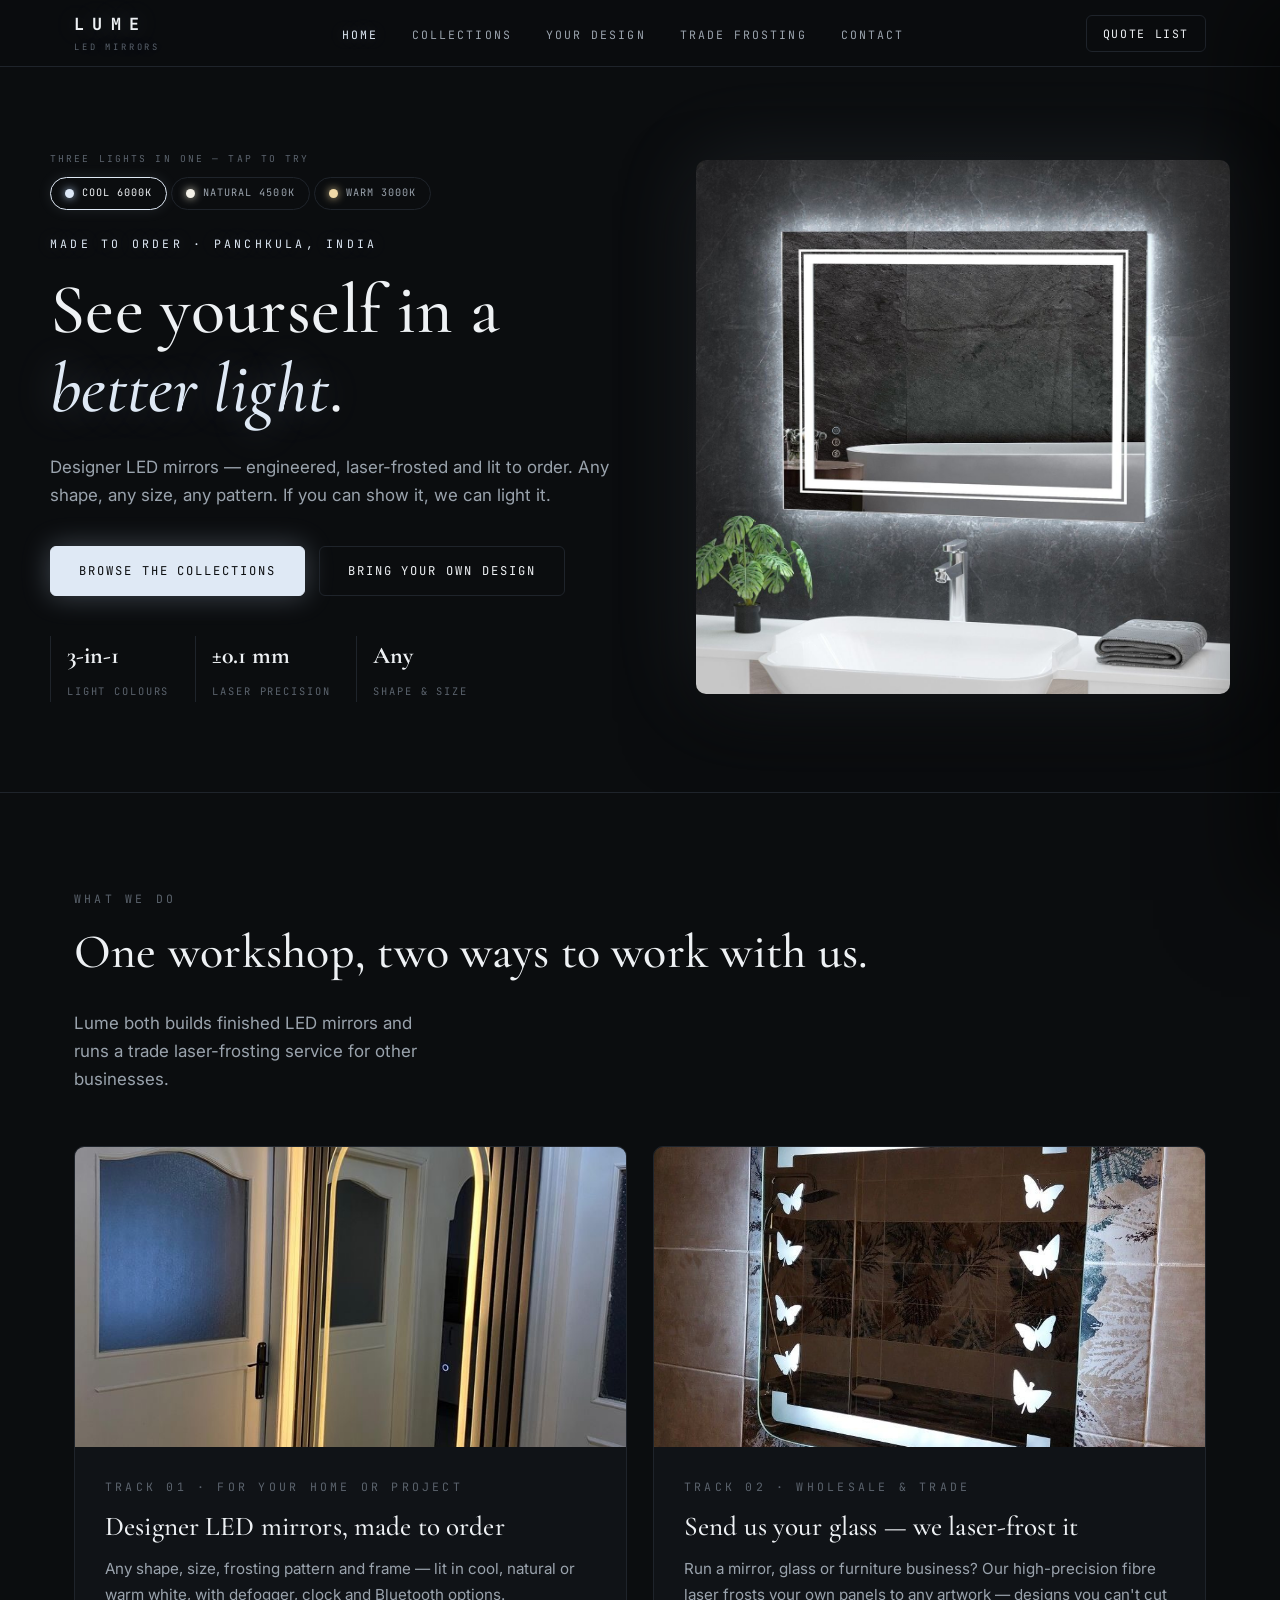
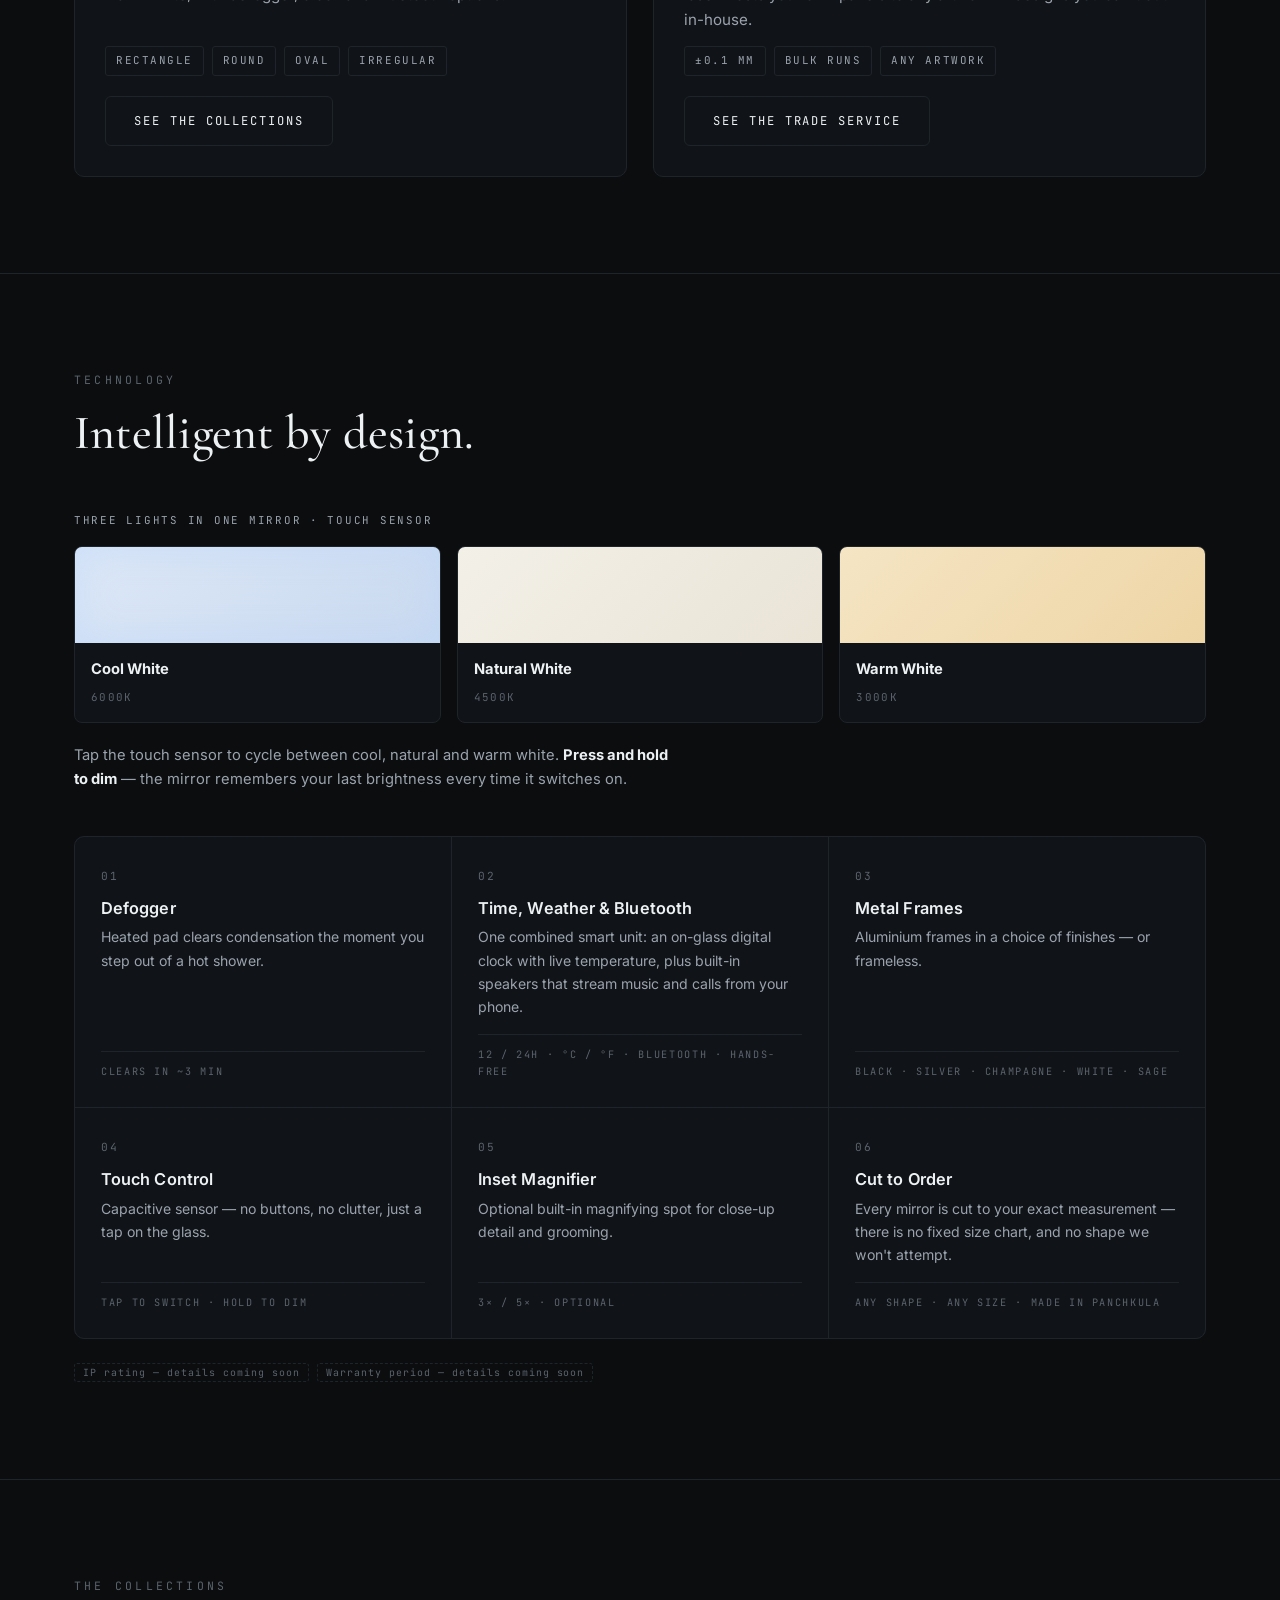
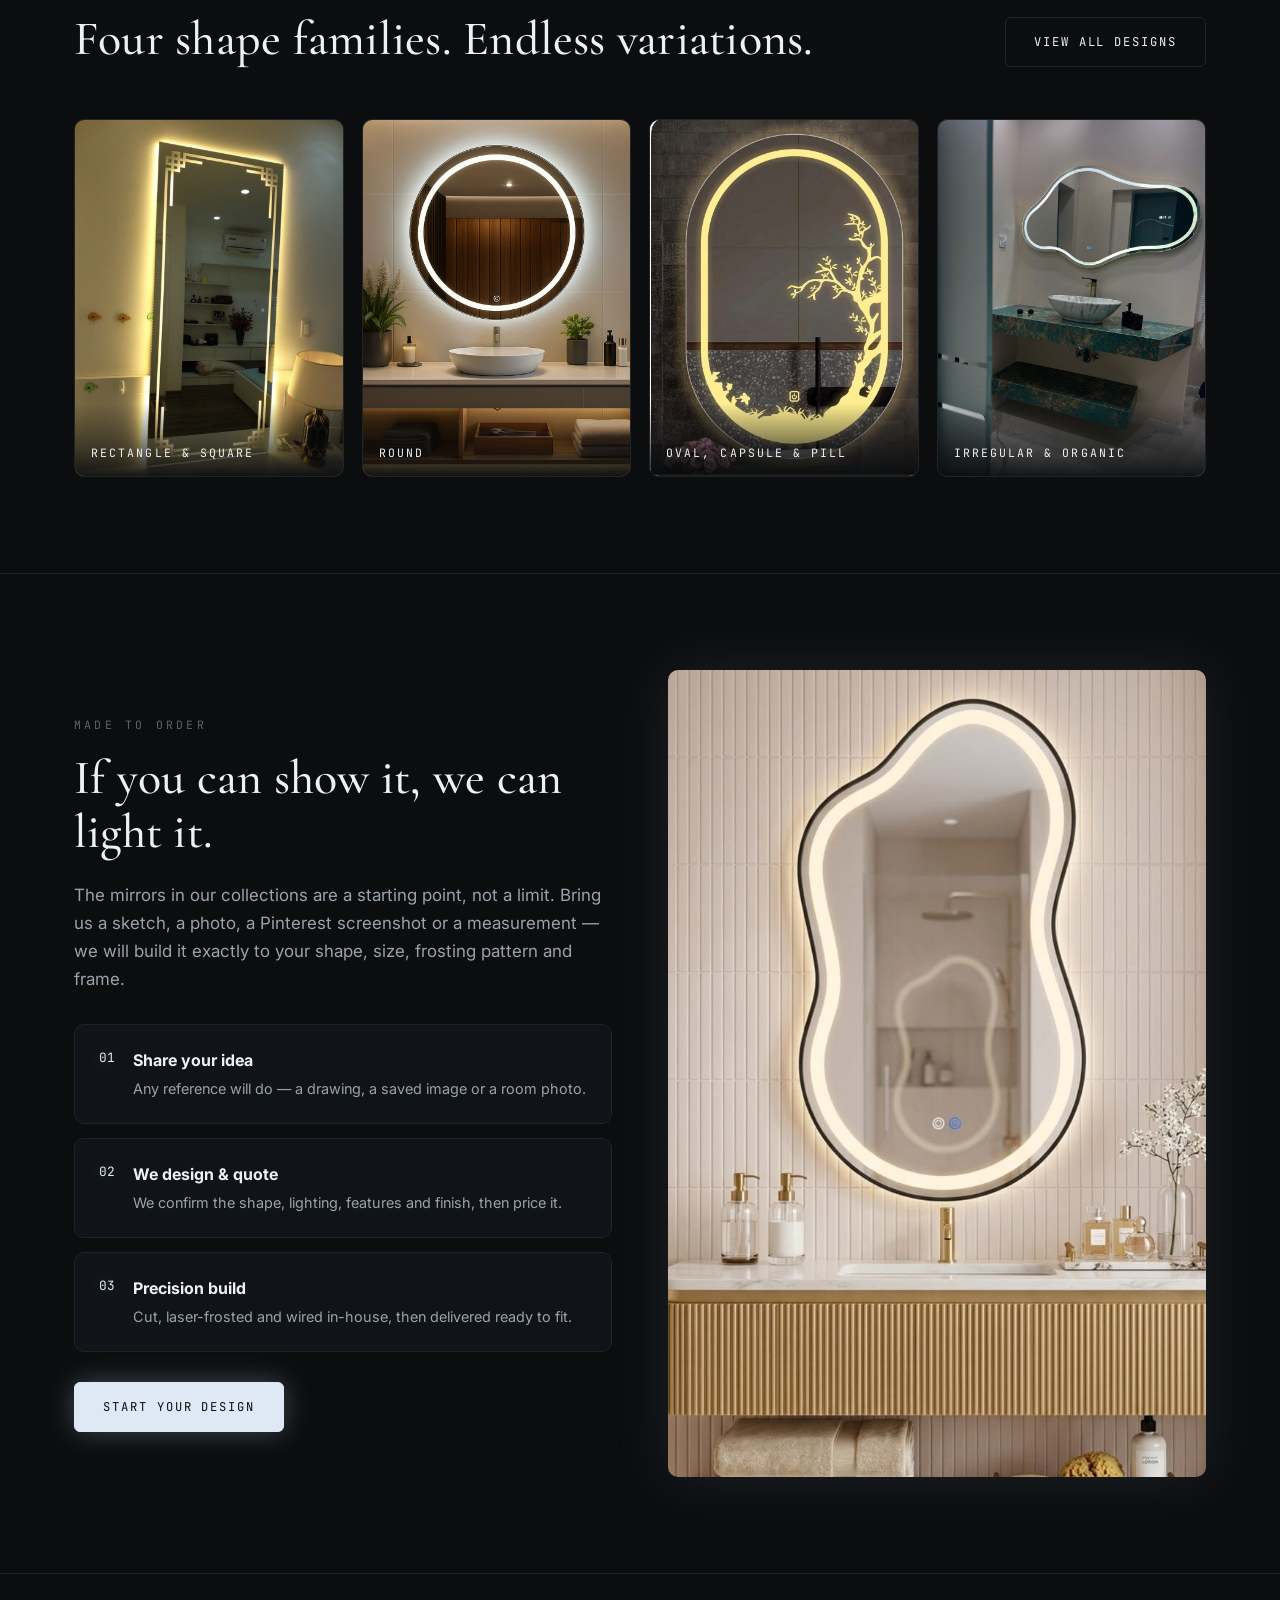
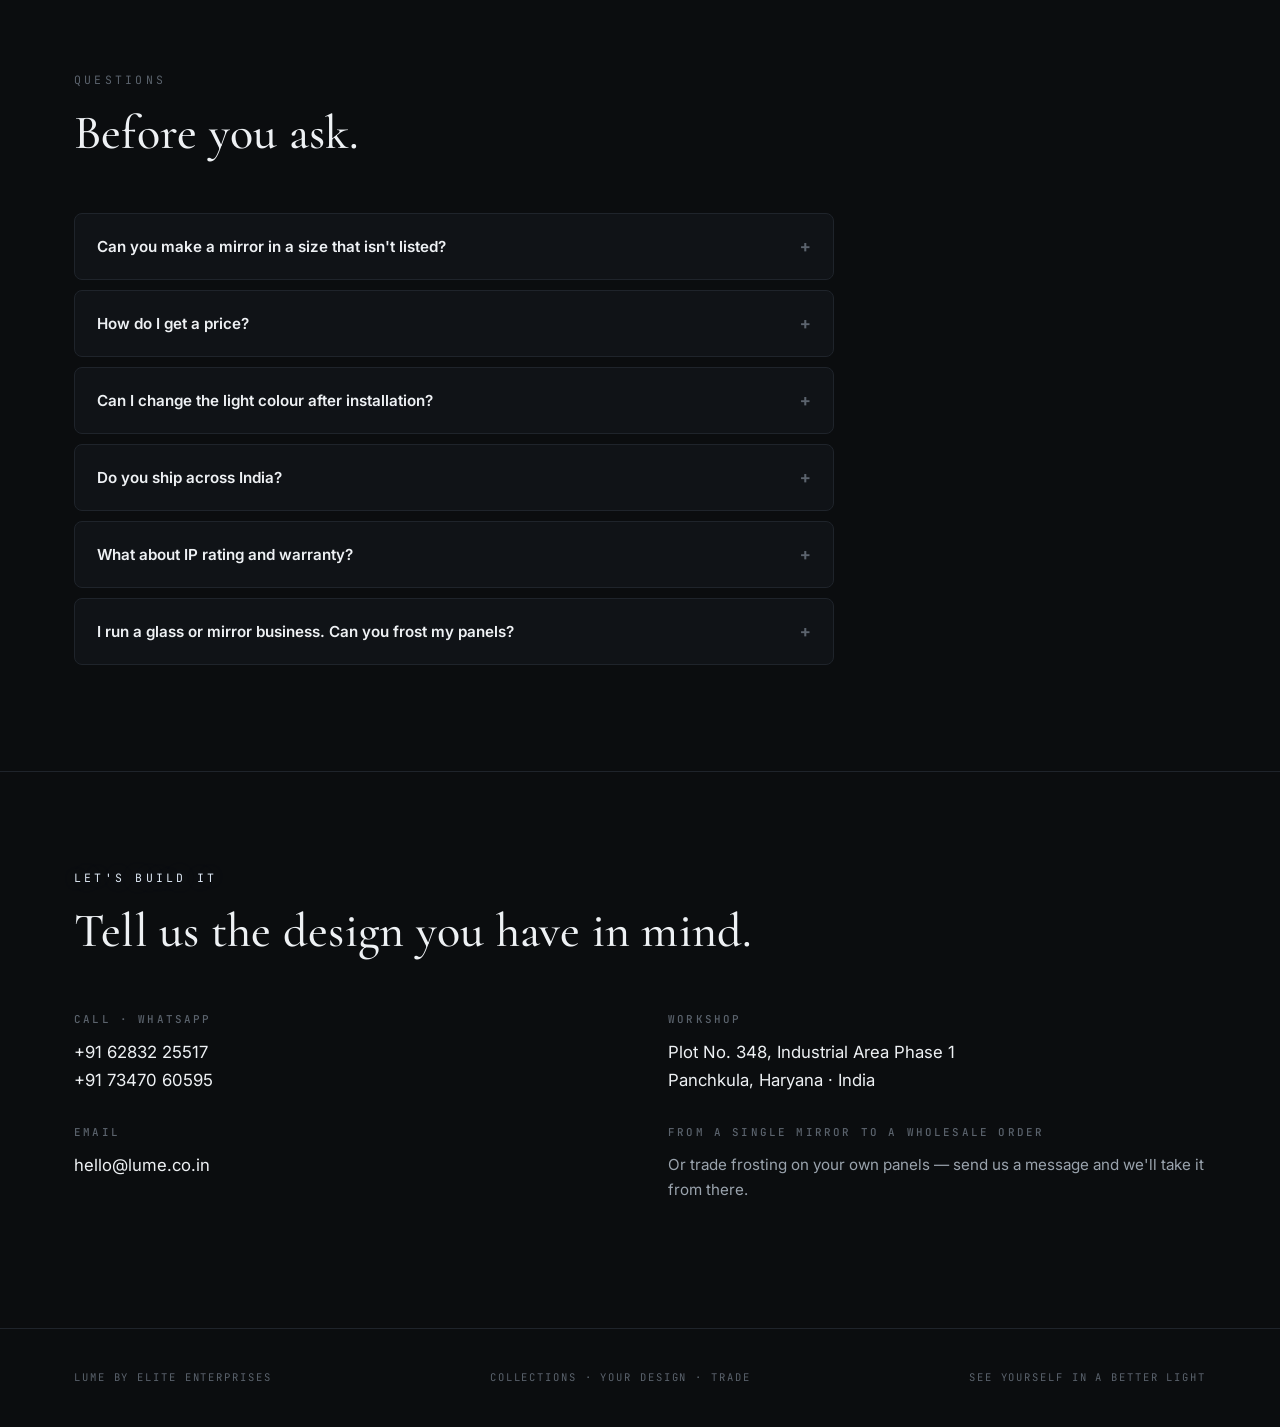
==== commit 383d6be1: "fix4" ====
--- a/index.html
+++ b/index.html
@@ -131,7 +131,7 @@
   <link
     href="https://fonts.googleapis.com/css2?family=Cormorant+Garamond:ital,wght@0,400;0,500;0,600;1,500&family=Inter:wght@400;500;600&family=JetBrains+Mono:wght@400;500;700&display=swap"
     rel="stylesheet">
-  <link rel="stylesheet" href="css/lume.css?v=2">
+  <link rel="stylesheet" href="css/lume.css?v=3">
 </head>
 
 <body>
--- a/css/lume.css
+++ b/css/lume.css
@@ -419,14 +419,14 @@
   border: 1px solid var(--ink-3);
   color: var(--paper-dim);
   border-radius: 999px;
-  padding: 6px 11px;
+  padding: 7px 14px;
   font-family: var(--font-mono);
   font-size: 0.64rem;
-  letter-spacing: 0.06em;
+  letter-spacing: 0.1em;
   text-transform: uppercase;
   display: inline-flex;
   align-items: center;
-  gap: 6px;
+  gap: 8px;
   transition: all 0.2s;
   white-space: nowrap;
 }
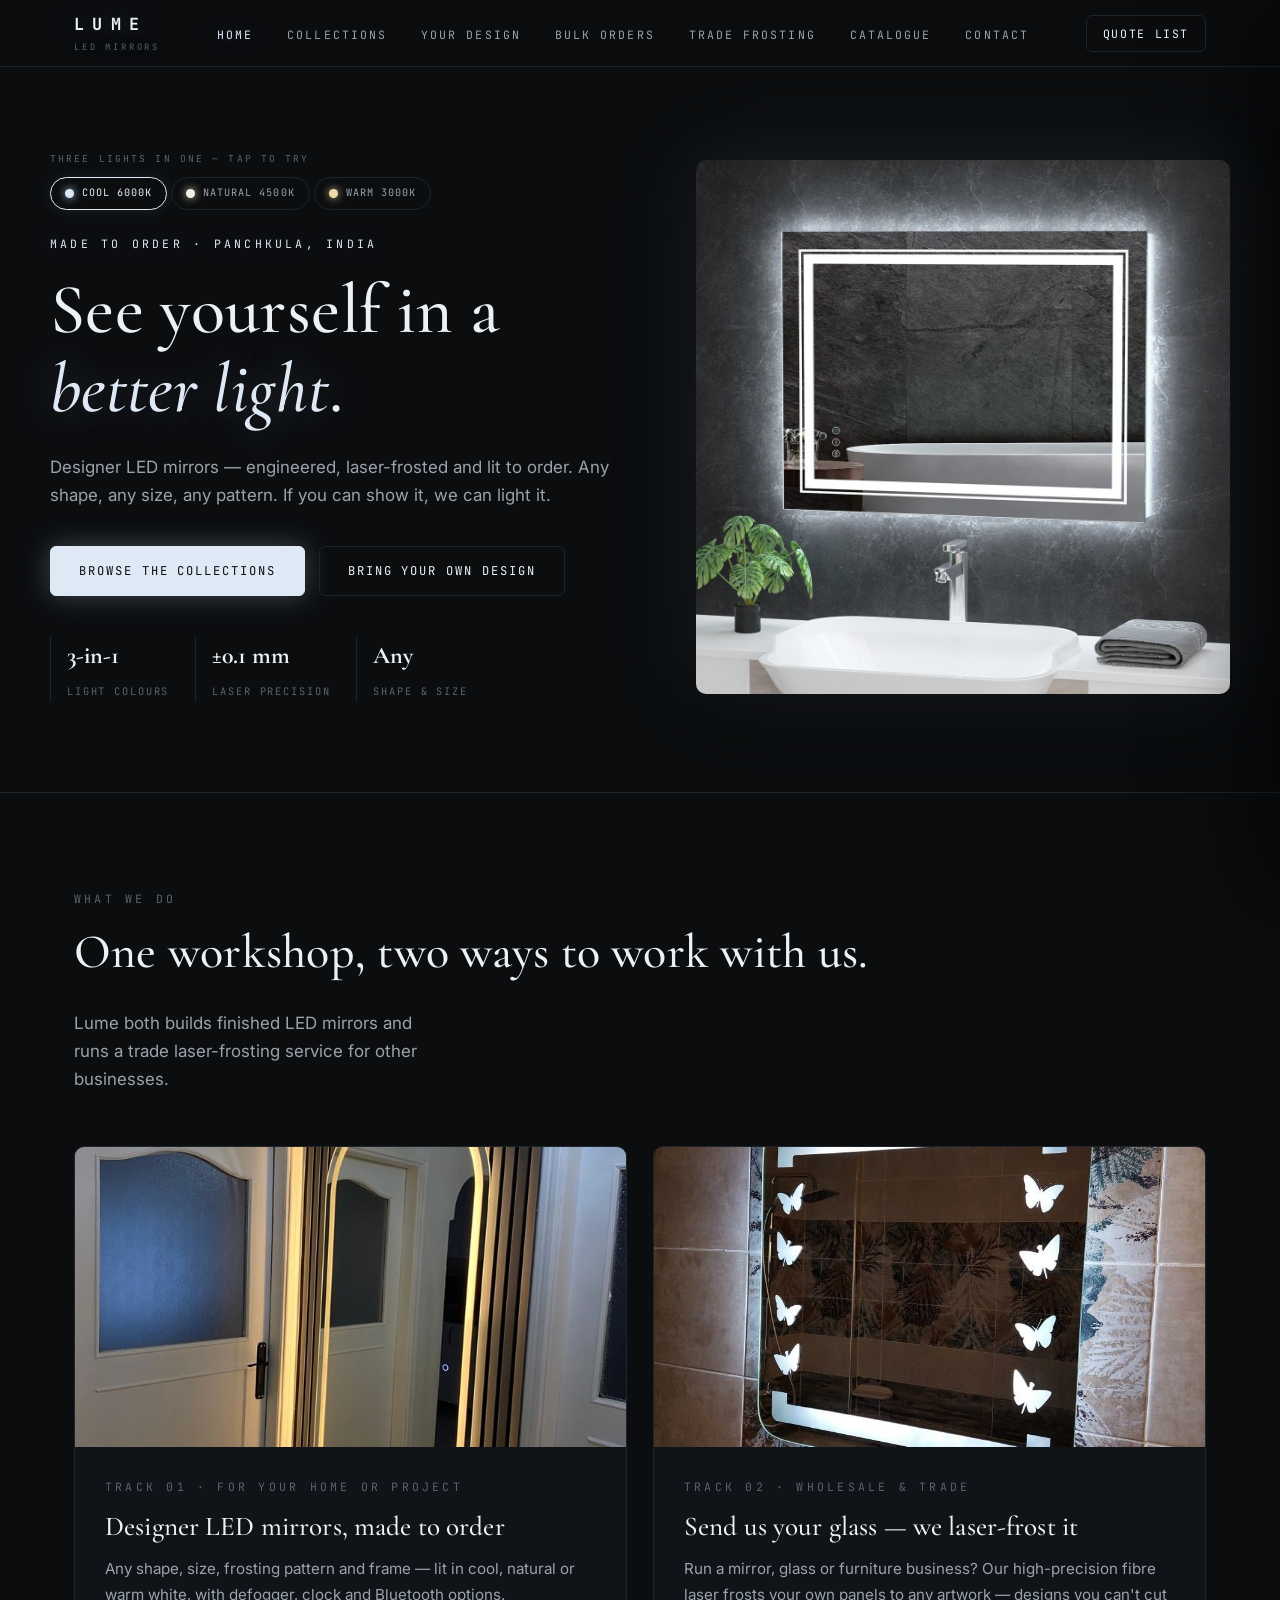
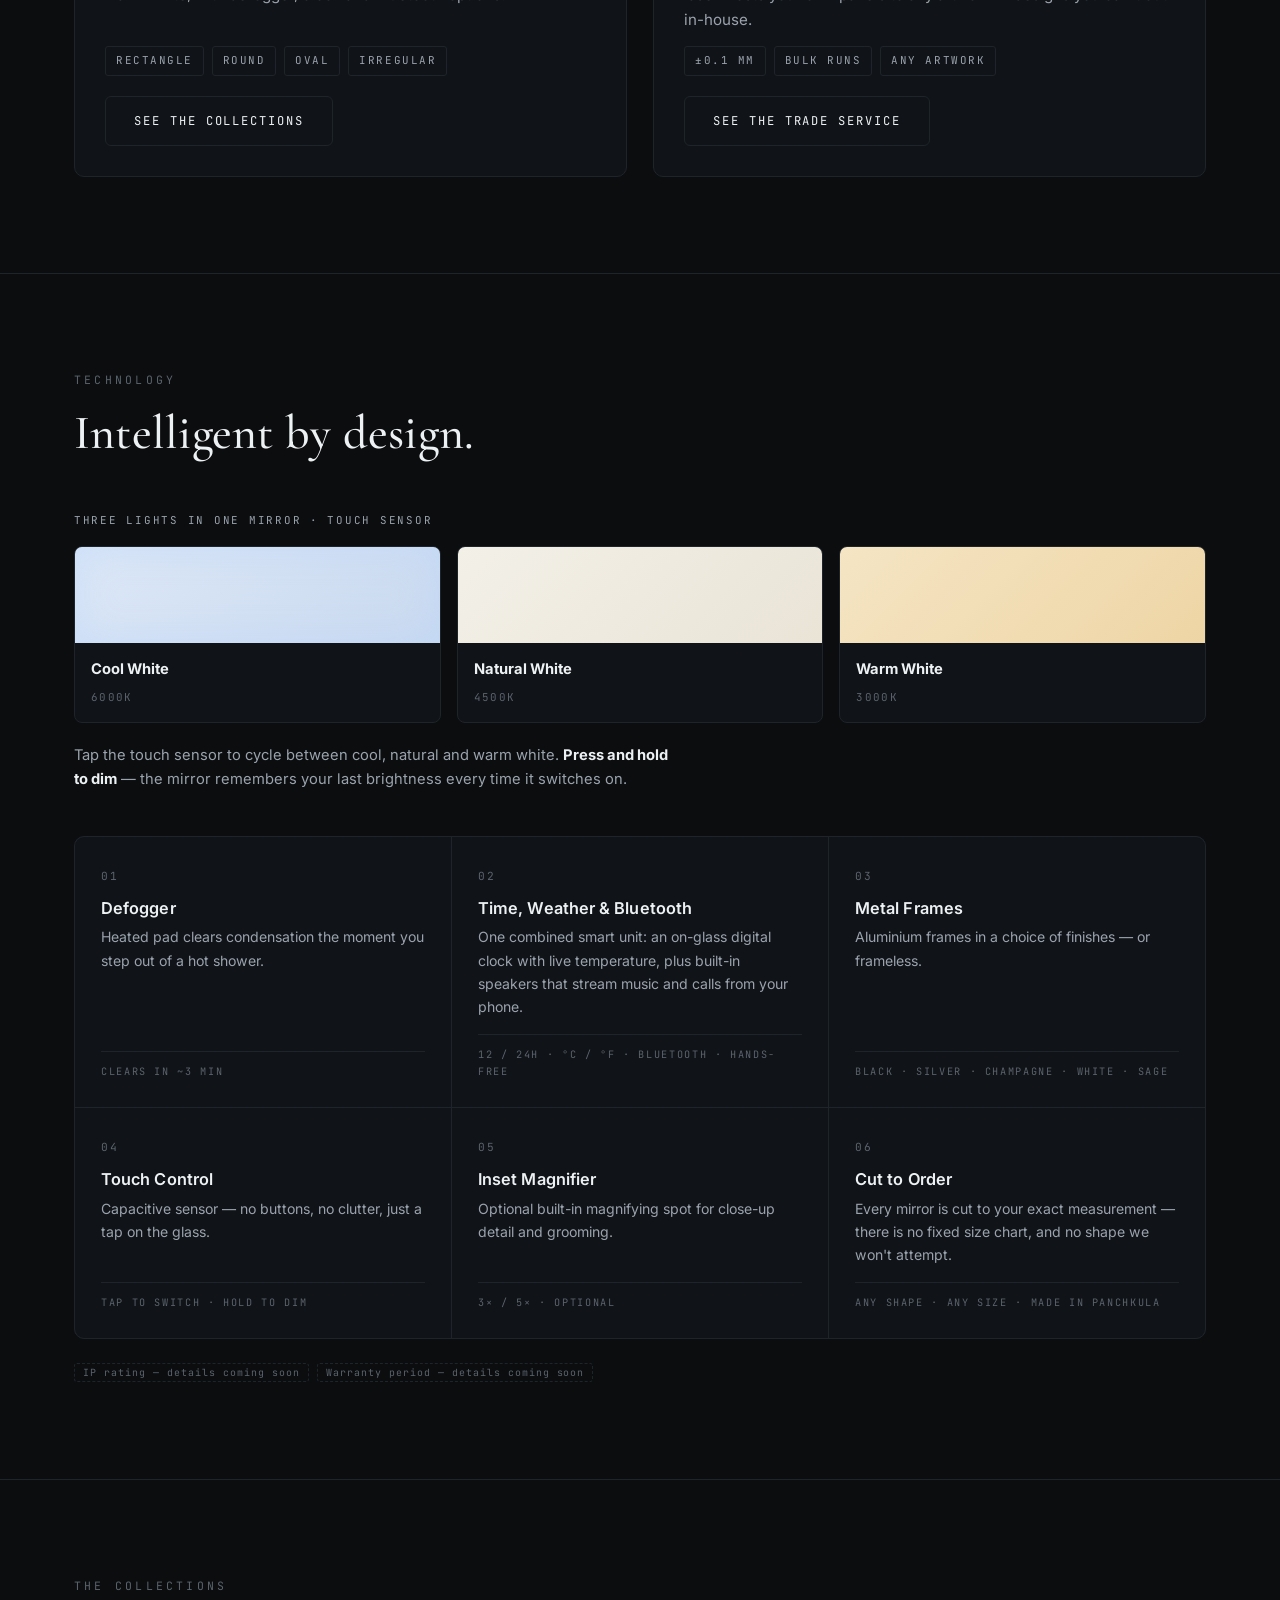
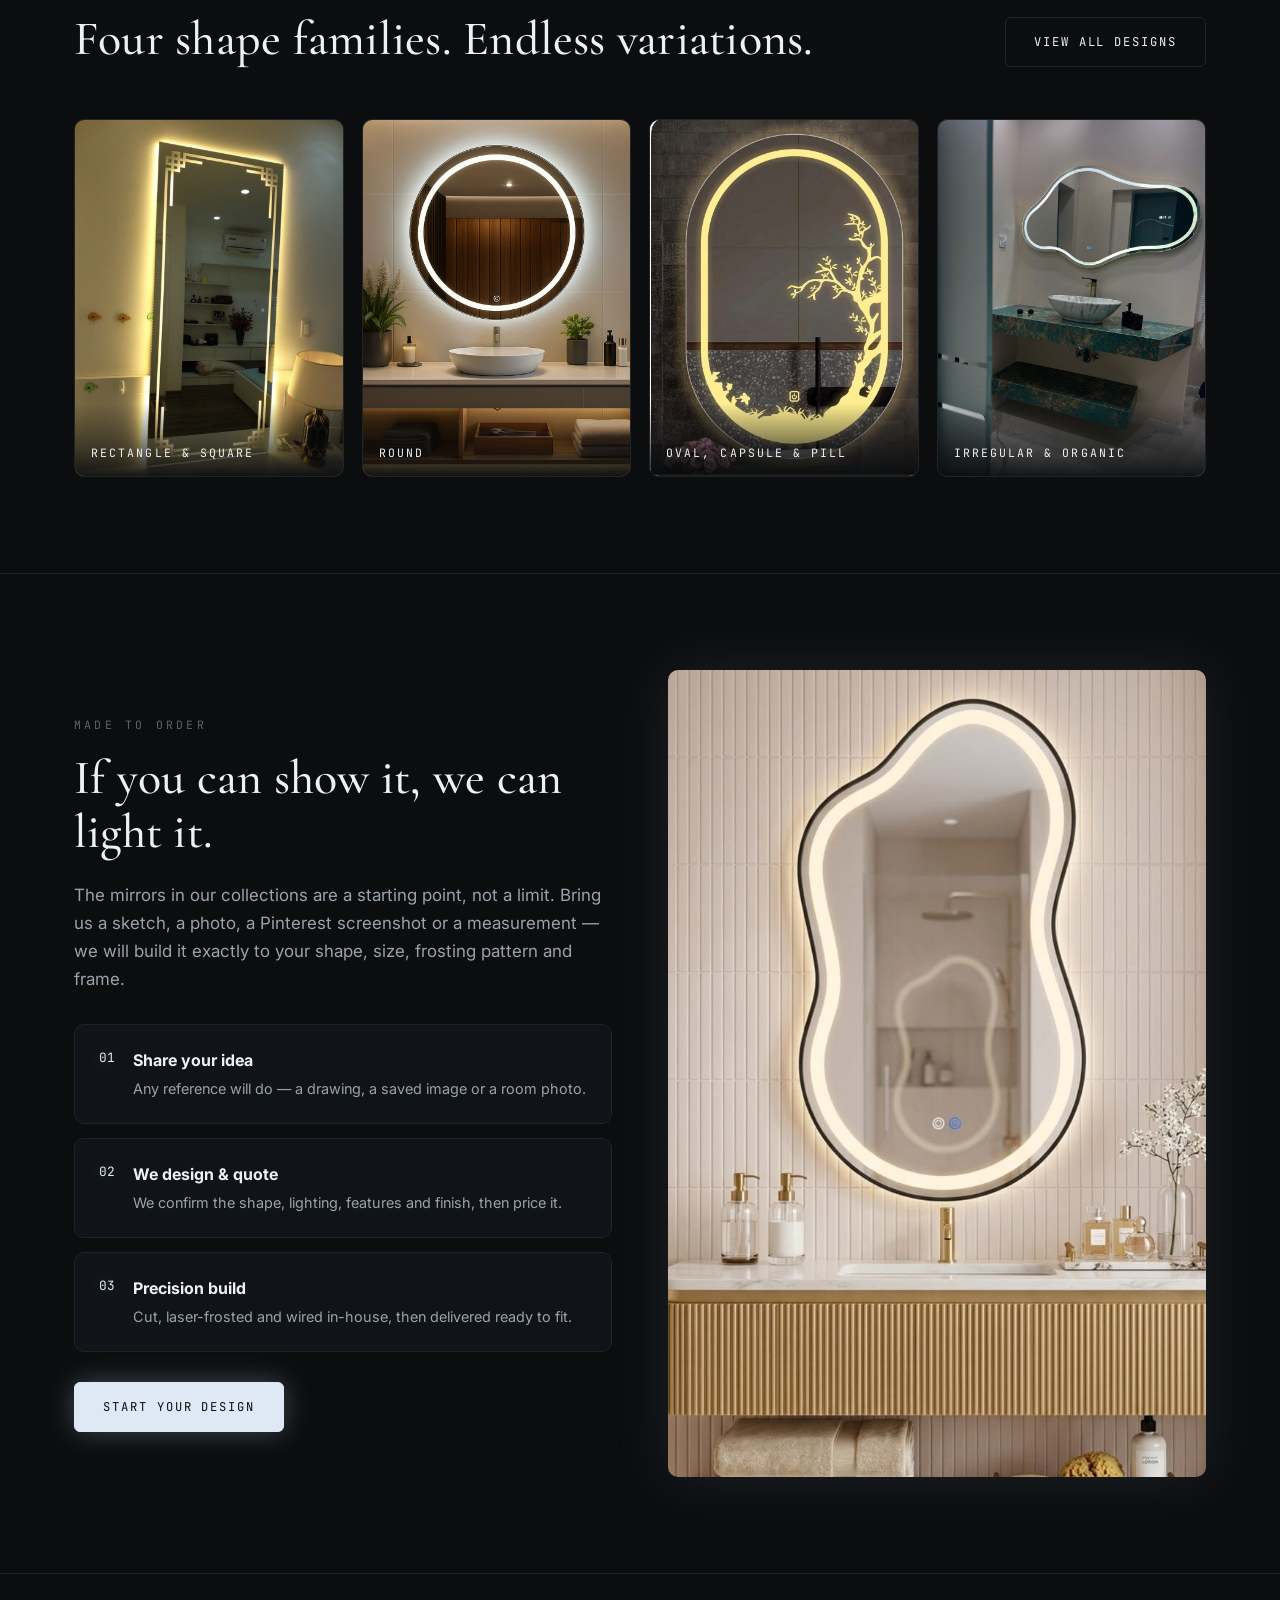
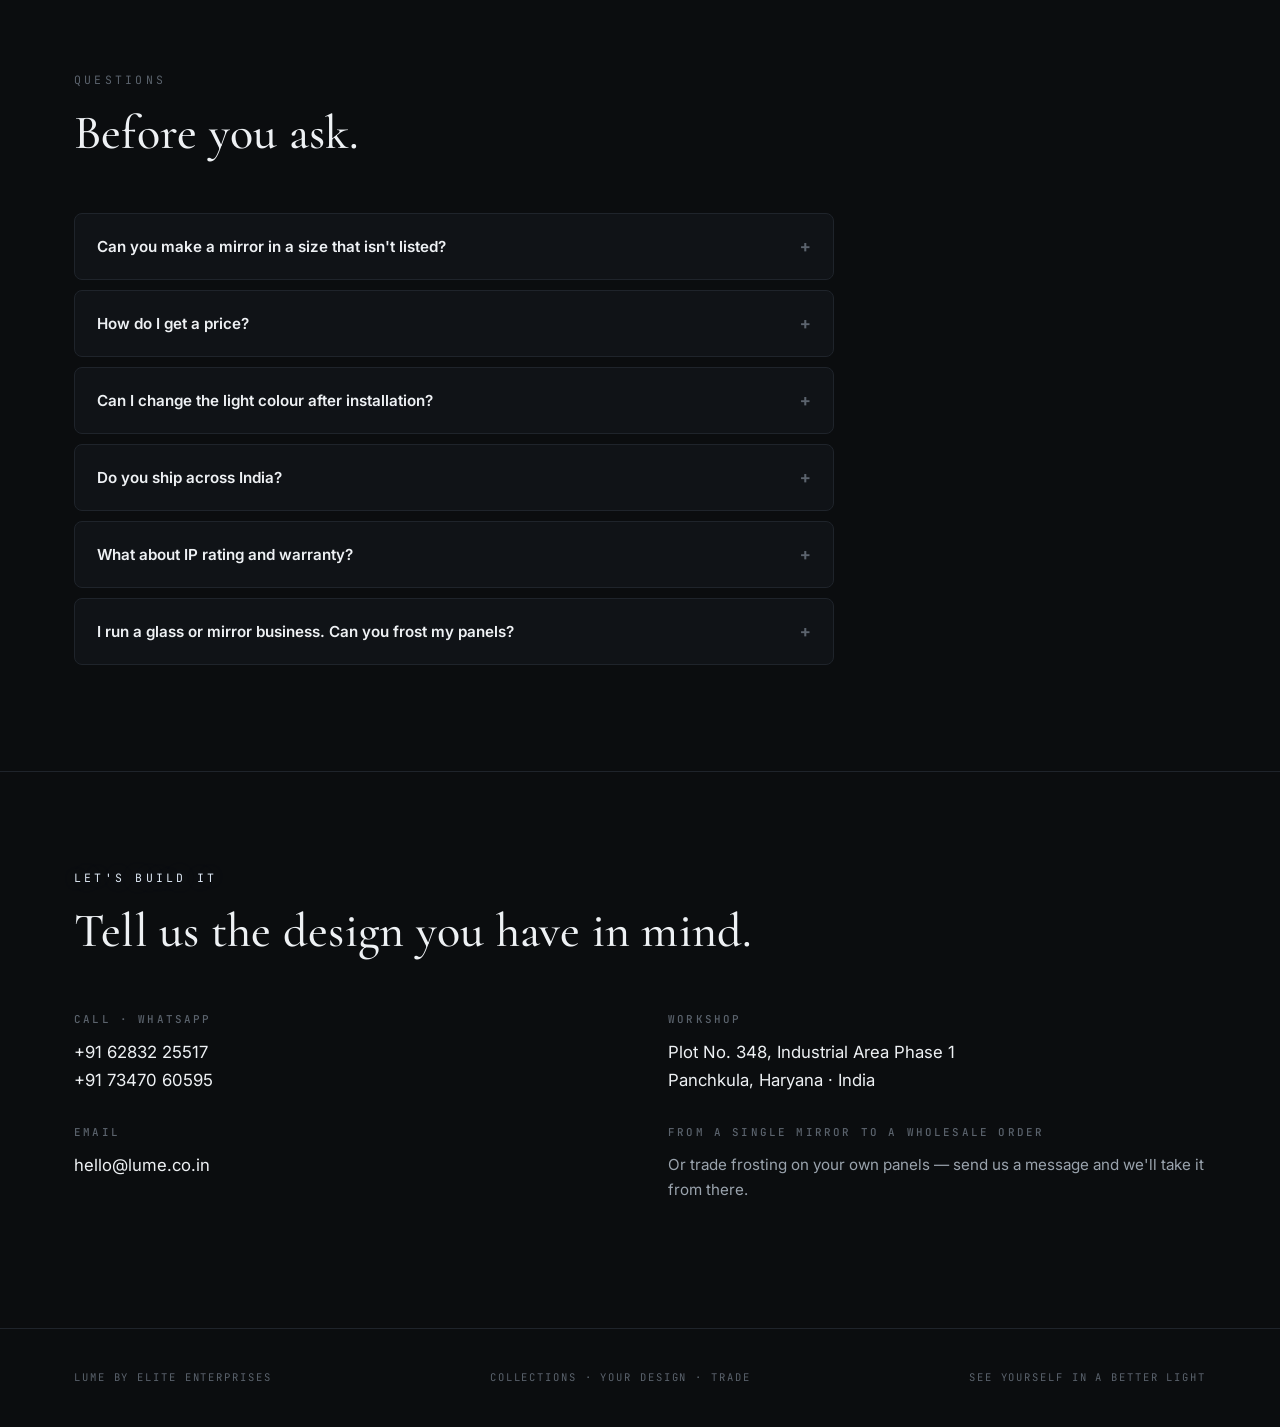
==== commit e3439e57: "Add catalogue & bulk-orders pages; perf, mobile and spam fixes - New: catalogue.html (PDF download p" ====
--- a/index.html
+++ b/index.html
@@ -6,6 +6,8 @@
   <meta name="viewport" content="width=device-width, initial-scale=1.0">
   <title>LUME | Custom LED Mirror Manufacturer in Panchkula, India</title>
   <link rel="icon" href="/favicon.png" type="image/png">
+  <link rel="apple-touch-icon" href="/apple-touch-icon.png">
+  <meta name="theme-color" content="#0b0d0f">
   <meta name="description"
     content="Custom LED mirrors made to order in Panchkula, India — any shape, size, frosting pattern or smart feature. Request a free quote.">
   <link rel="canonical" href="https://www.lume.co.in/">
@@ -131,7 +133,7 @@
   <link
     href="https://fonts.googleapis.com/css2?family=Cormorant+Garamond:ital,wght@0,400;0,500;0,600;1,500&family=Inter:wght@400;500;600&family=JetBrains+Mono:wght@400;500;700&display=swap"
     rel="stylesheet">
-  <link rel="stylesheet" href="css/lume.css?v=3">
+  <link rel="stylesheet" href="css/lume.css?v=4">
 </head>
 
 <body>
@@ -145,7 +147,9 @@
           <li><a href="index.html" aria-current="page">Home</a></li>
           <li><a href="collections.html">Collections</a></li>
           <li><a href="custom.html">Your Design</a></li>
+          <li><a href="bulk-orders.html">Bulk Orders</a></li>
           <li><a href="trade.html">Trade Frosting</a></li>
+          <li><a href="catalogue.html">Catalogue</a></li>
           <li><a href="#contact">Contact</a></li>
         </ul>
       </nav>
--- a/css/lume.css
+++ b/css/lume.css
@@ -497,6 +497,10 @@
     padding: 56px 0 60px;
   }
 
+  .hero-copy {
+    padding: 0 24px;
+  }
+
   .hero-visual {
     order: -1;
     max-width: 460px;
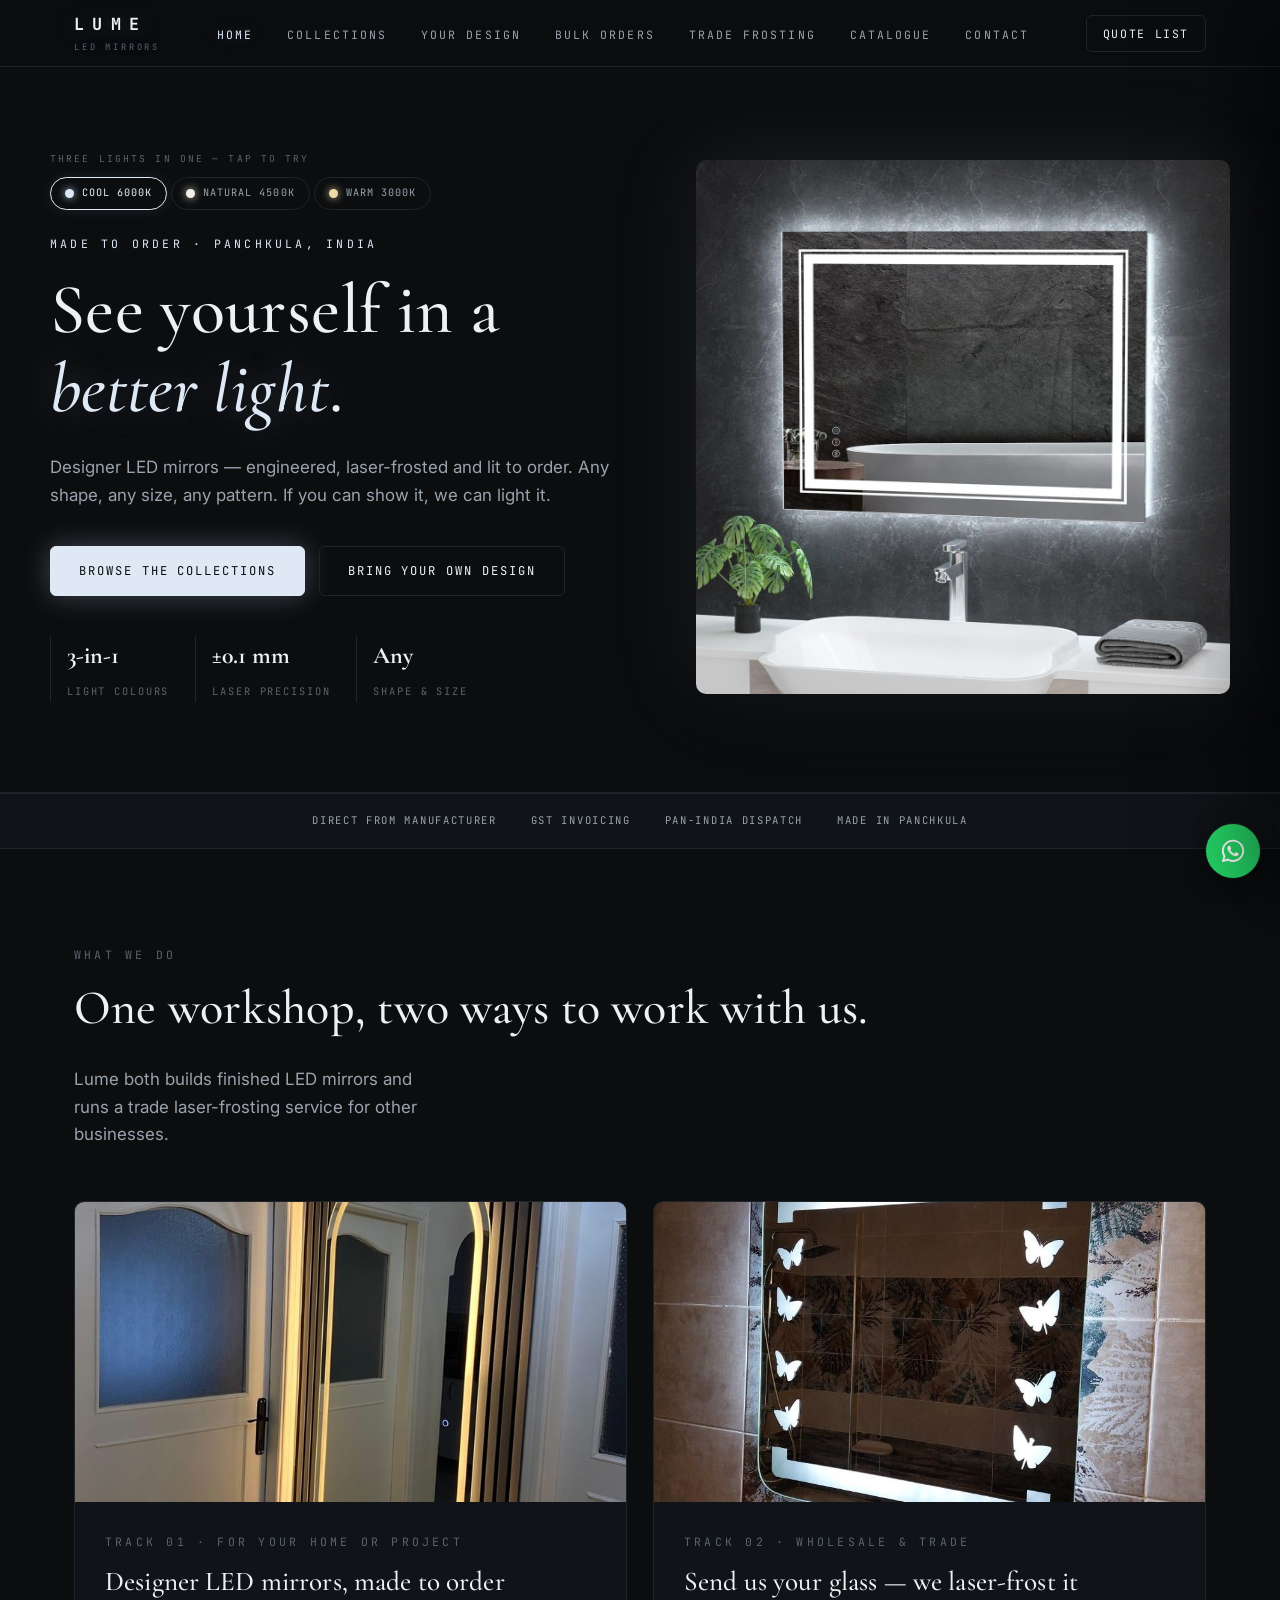
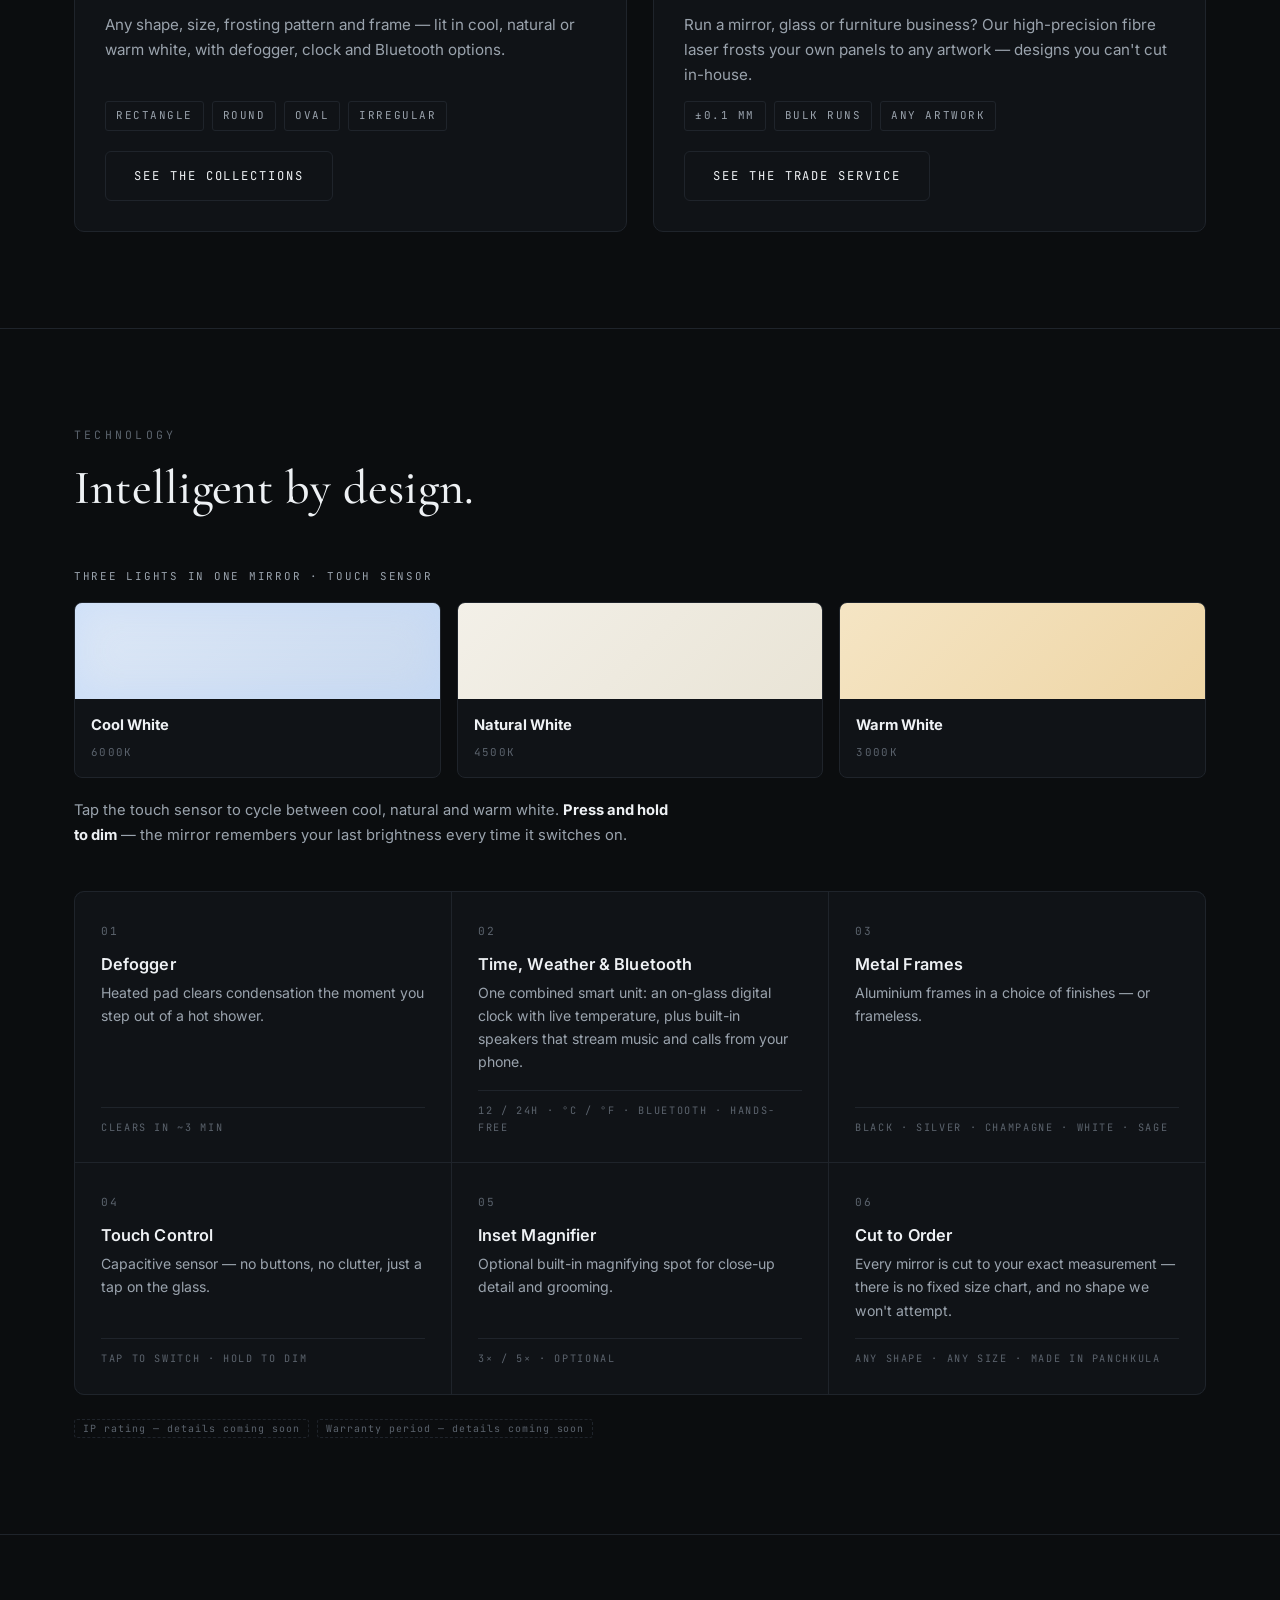
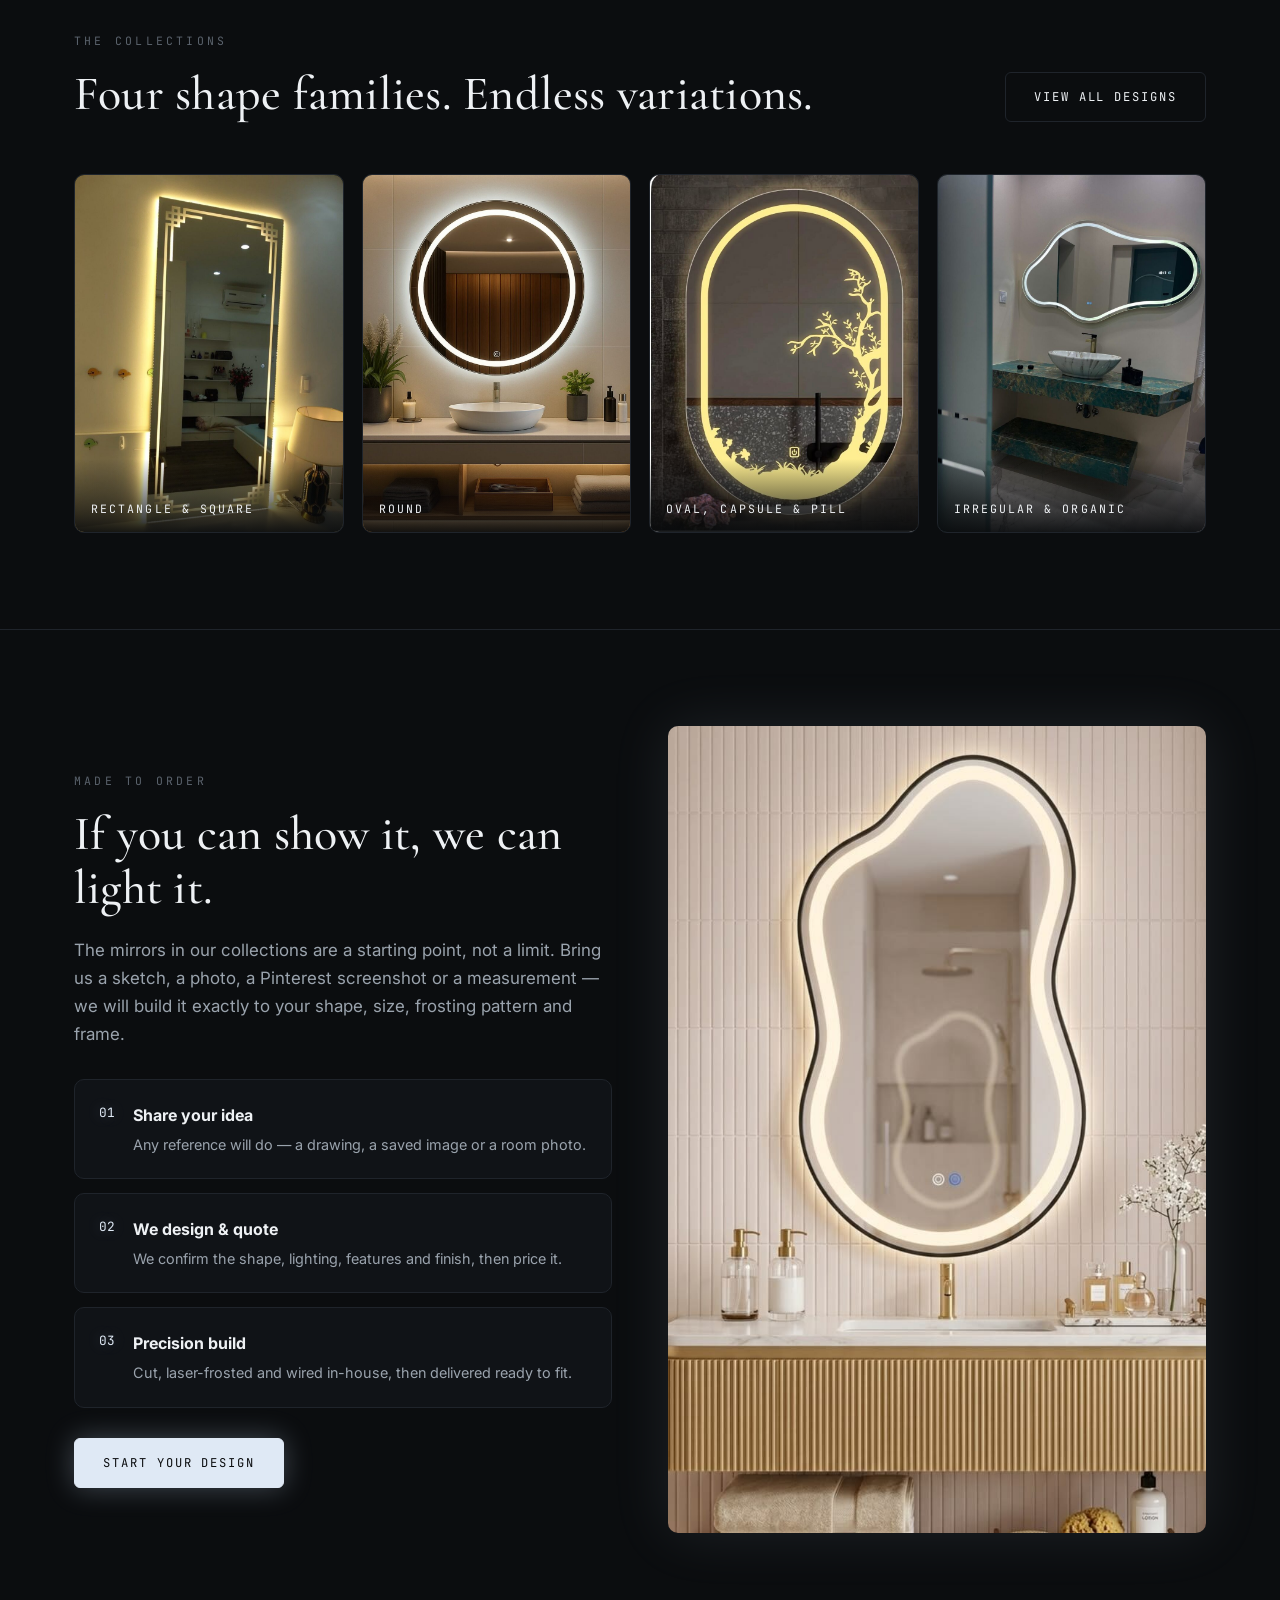
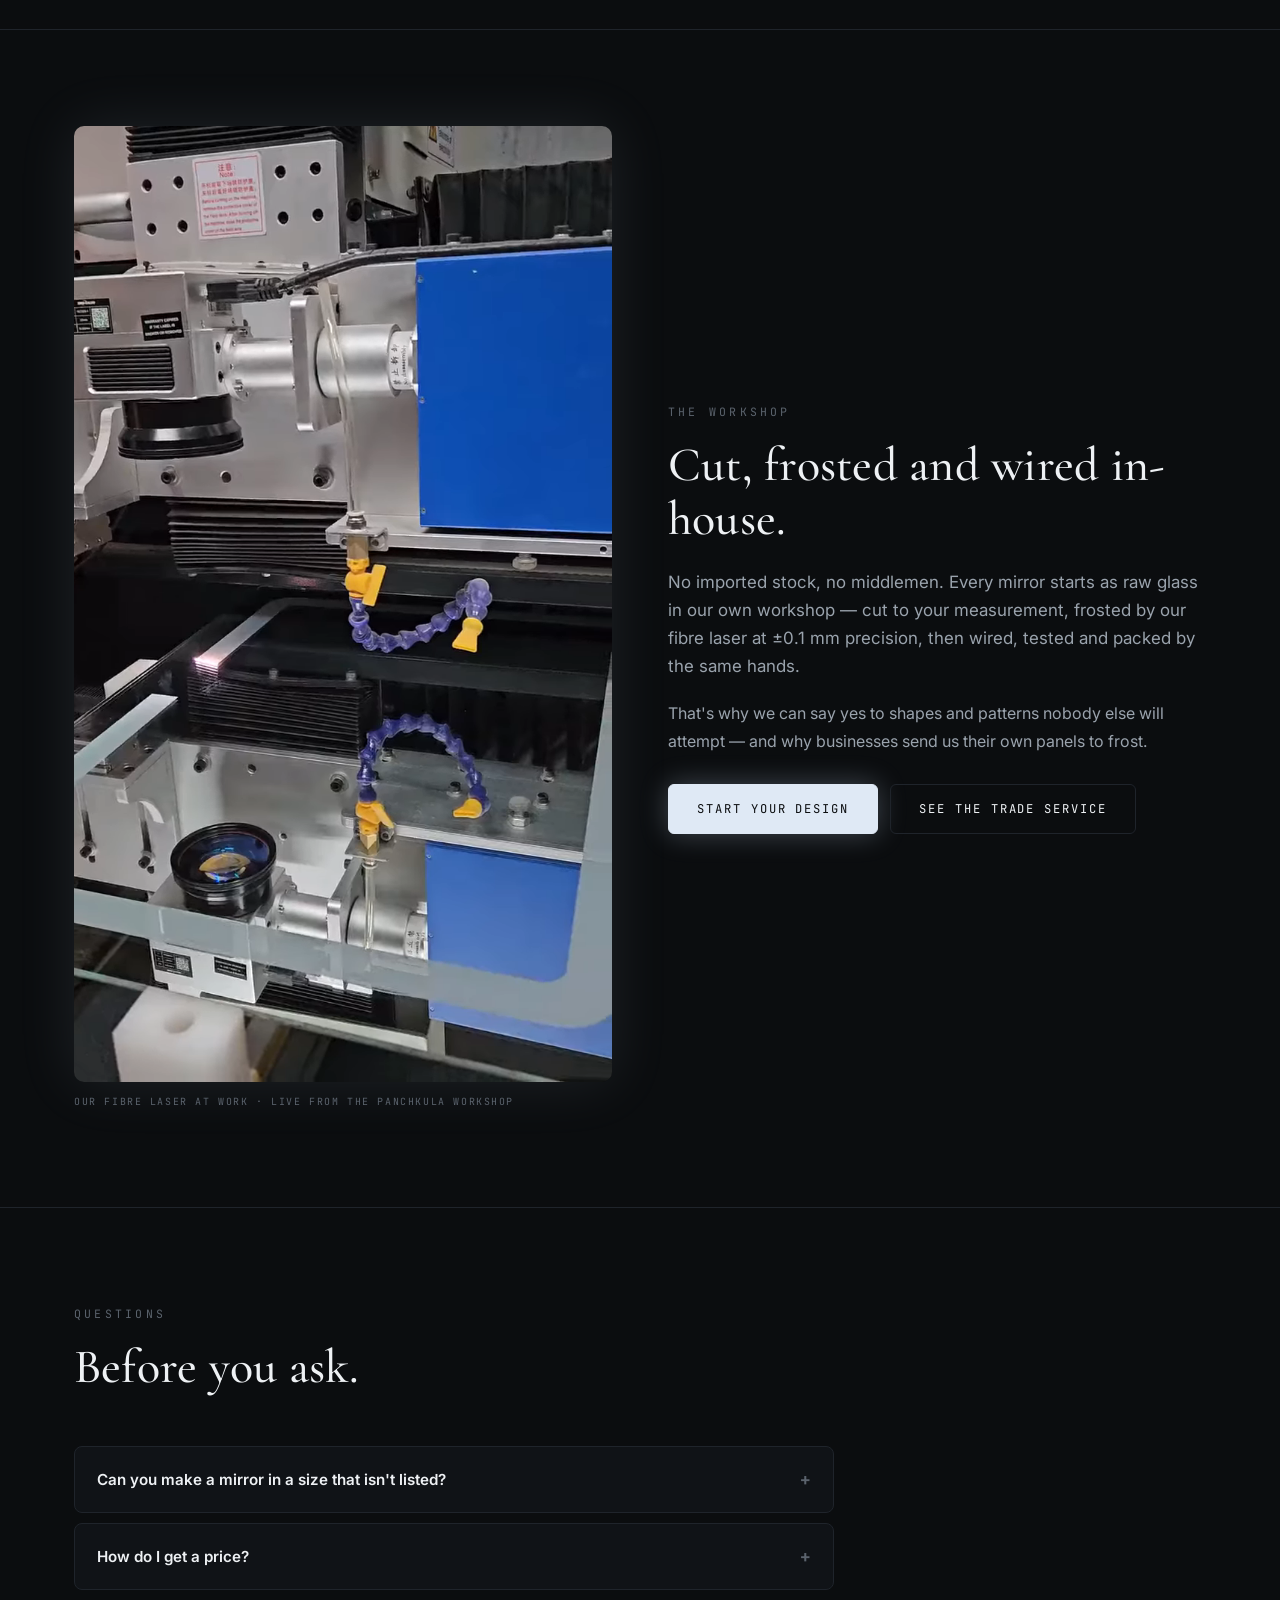
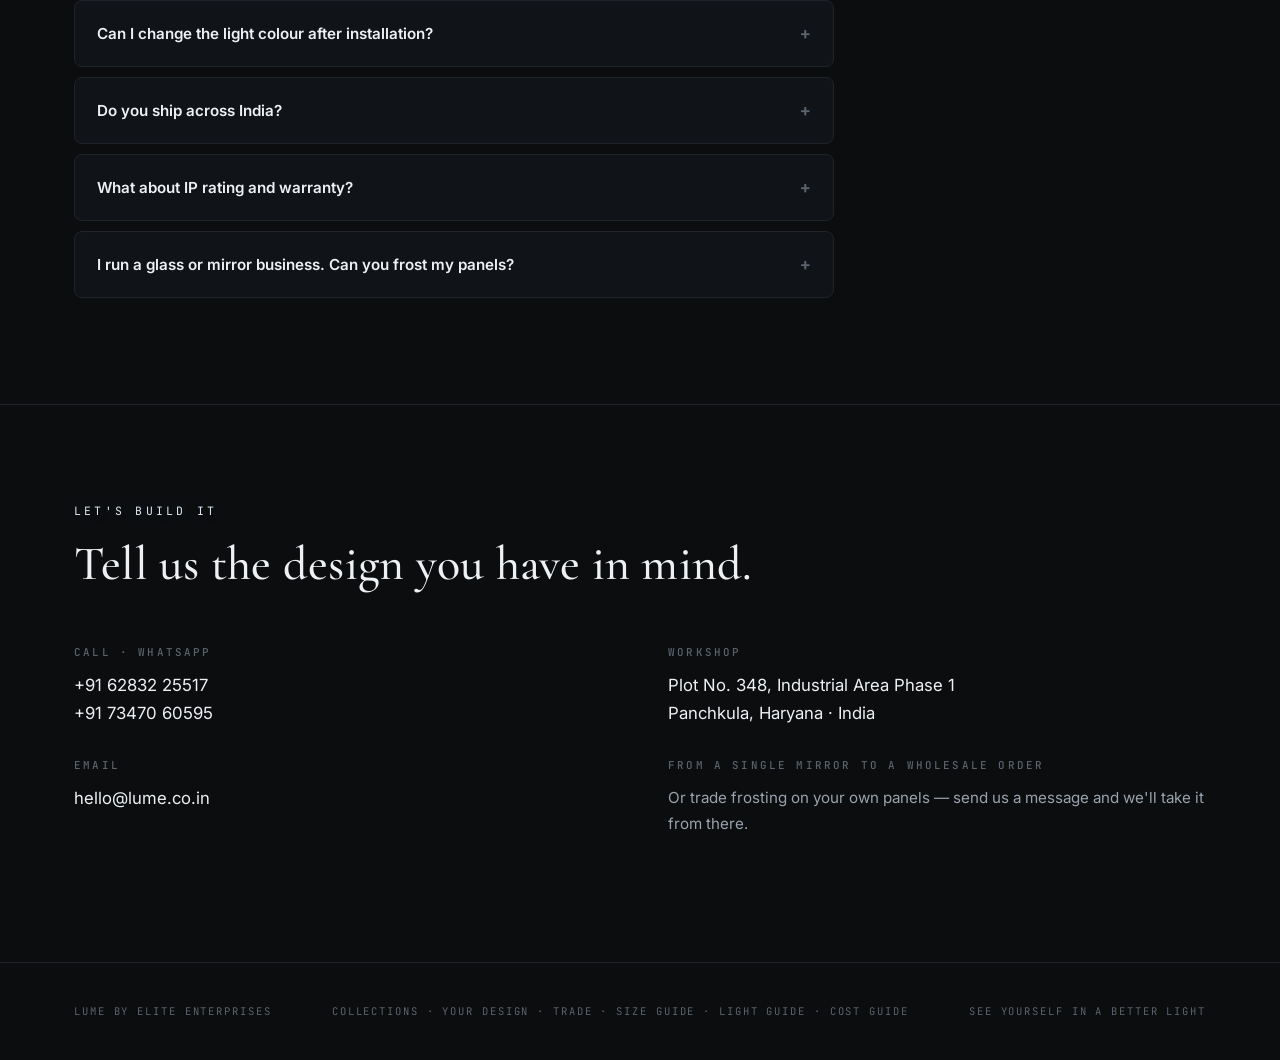
==== commit 3ec59990: "Conversion & SEO upgrades: WhatsApp float, lightbox, workshop section, guides - Floating WhatsApp ch" ====
--- a/index.html
+++ b/index.html
@@ -24,9 +24,9 @@
   <meta property="og:description"
     content="Custom LED mirrors made to order in Panchkula, India — any shape, size, frosting pattern or smart feature. Request a free quote.">
   <meta property="og:url" content="https://www.lume.co.in/">
-  <meta property="og:image" content="https://www.lume.co.in/images/rectangle-led-mirror-05.jpg">
+  <meta property="og:image" content="https://www.lume.co.in/images/og-lume.jpg">
   <meta property="og:image:width" content="1200">
-  <meta property="og:image:height" content="1200">
+  <meta property="og:image:height" content="630">
   <meta property="og:image:alt" content="Designer custom LED mirror with pixel frosting pattern">
   <meta property="og:locale" content="en_IN">
 
@@ -35,7 +35,7 @@
   <meta name="twitter:title" content="LUME | Custom LED Mirror Manufacturer in Panchkula, India">
   <meta name="twitter:description"
     content="Custom LED mirrors made to order in Panchkula, India — any shape, size, frosting pattern or smart feature. Request a free quote.">
-  <meta name="twitter:image" content="https://www.lume.co.in/images/rectangle-led-mirror-05.jpg">
+  <meta name="twitter:image" content="https://www.lume.co.in/images/og-lume.jpg">
   <meta name="twitter:image:alt" content="Designer custom LED mirror with pixel frosting pattern">
   <meta name="twitter:url" content="https://www.lume.co.in/">
 
@@ -157,8 +157,7 @@
         <button class="nav-cart-btn" type="button" data-open-cart aria-label="Open quote list">
           Quote list <span class="cart-count" aria-hidden="true">0</span>
         </button>
-        <button class="nav-burger" type="button" aria-label="Toggle menu"
-          onclick="document.getElementById('navLinks').classList.toggle('open')">☰</button>
+        <button class="nav-burger" type="button" aria-label="Toggle menu">☰</button>
       </div>
     </div>
   </header>
@@ -195,6 +194,16 @@
         </div>
       </div>
     </section>
+
+    <!-- ============ TRUST BAND ============ -->
+    <div class="trust-band" aria-label="Why buy from Lume">
+      <div class="wrap">
+        <span>Direct from manufacturer</span>
+        <span>GST invoicing</span>
+        <span>Pan-India dispatch</span>
+        <span>Made in Panchkula</span>
+      </div>
+    </div>
 
     <!-- ============ TWO TRACKS ============ -->
     <section class="section" id="what-we-do">
@@ -387,6 +396,37 @@
         <div class="reveal">
           <img src="images/irregular-led-mirror-02.jpg"
             alt="Full-length custom wave-shaped LED mirror glowing against a fluted wall panel" loading="lazy">
+        </div>
+      </div>
+    </section>
+
+    <!-- ============ HOW IT'S MADE ============ -->
+    <section class="section" id="workshop">
+      <div class="wrap split">
+        <div class="reveal">
+          <video poster="videos/laser-poster.jpg"
+            autoplay muted loop playsinline preload="metadata"
+            style="width:100%; border-radius:10px; box-shadow:0 0 60px var(--led-glow-soft); display:block;"
+            aria-label="Lume's fibre laser machine frosting a mirror in the Panchkula workshop">
+            <source src="videos/lume-fibre-laser-frosting-workshop.mp4" type="video/mp4">
+            <source src="videos/lume-fibre-laser-frosting-workshop.webm" type="video/webm">
+          </video>
+          <p
+            style="font-family:var(--font-mono); font-size:0.62rem; letter-spacing:0.16em; text-transform:uppercase; color:var(--paper-faint); margin-top:12px;">
+            Our fibre laser at work · Live from the Panchkula workshop</p>
+        </div>
+        <div class="reveal">
+          <span class="eyebrow">The workshop</span>
+          <h2>Cut, frosted and wired in-house.</h2>
+          <p class="lede" style="margin:22px 0 18px;">No imported stock, no middlemen. Every mirror starts as raw
+            glass in our own workshop — cut to your measurement, frosted by our fibre laser at ±0.1&nbsp;mm
+            precision, then wired, tested and packed by the same hands.</p>
+          <p style="color:var(--paper-dim); line-height:1.8;">That's why we can say yes to shapes and patterns
+            nobody else will attempt — and why businesses send us their own panels to frost.</p>
+          <div style="display:flex; gap:12px; margin-top:28px; flex-wrap:wrap;">
+            <a class="btn btn-lit" href="custom.html">Start your design</a>
+            <a class="btn btn-ghost" href="trade.html">See the trade service</a>
+          </div>
         </div>
       </div>
     </section>
@@ -479,7 +519,7 @@
     <div class="wrap footer-inner">
       <span>Lume by Elite Enterprises</span>
       <span><a href="collections.html">Collections</a> · <a href="custom.html">Your design</a> · <a
-          href="trade.html">Trade</a></span>
+          href="trade.html">Trade</a> · <a href="guide-led-mirror-size.html">Size guide</a> · <a href="guide-led-mirror-light-colour.html">Light guide</a> · <a href="guide-custom-led-mirror-cost.html">Cost guide</a></span>
       <span>See yourself in a better light</span>
     </div>
   </footer>
@@ -603,7 +643,7 @@
     </div>
   </div>
 
-  <script src="js/lume.js"></script>
+  <script src="js/lume.js?v=2"></script>
 </body>
 
 </html>
--- a/css/lume.css
+++ b/css/lume.css
@@ -1445,4 +1445,223 @@
     opacity: 1;
     transform: none;
   }
-}+}
+/* ============================================================
+   Additions v5 — WhatsApp float · Lightbox · Trust band · Guides
+   ============================================================ */
+
+/* ---------- Floating WhatsApp button (injected by lume.js) ---------- */
+.wa-float {
+  position: fixed;
+  right: 20px;
+  bottom: 22px;
+  width: 54px;
+  height: 54px;
+  border-radius: 50%;
+  background: #25d366;
+  display: flex;
+  align-items: center;
+  justify-content: center;
+  z-index: 85;
+  box-shadow: 0 4px 22px rgba(0, 0, 0, 0.45), 0 0 0 1px rgba(255, 255, 255, 0.08);
+  transition: transform 0.2s ease, box-shadow 0.2s ease;
+}
+
+.wa-float:hover {
+  transform: translateY(-2px) scale(1.05);
+  box-shadow: 0 8px 28px rgba(37, 211, 102, 0.35);
+}
+
+.wa-float svg {
+  width: 28px;
+  height: 28px;
+  fill: #fff;
+  display: block;
+}
+
+@media (max-width: 600px) {
+  .wa-float {
+    right: 14px;
+    bottom: 16px;
+    width: 50px;
+    height: 50px;
+  }
+}
+
+/* ---------- Gallery lightbox (injected by lume.js) ---------- */
+.g-card img {
+  cursor: zoom-in;
+}
+
+.lightbox {
+  position: fixed;
+  inset: 0;
+  background: rgba(5, 6, 8, 0.985);
+  display: none;
+  align-items: center;
+  justify-content: center;
+  flex-direction: column;
+  gap: 18px;
+  z-index: 110;
+  padding: 24px;
+}
+
+.lightbox.open {
+  display: flex;
+}
+
+.lightbox img {
+  max-width: min(92vw, 900px);
+  max-height: 72vh;
+  border-radius: 10px;
+  box-shadow: 0 0 80px var(--led-glow);
+  object-fit: contain;
+}
+
+.lightbox .lb-bar {
+  display: flex;
+  align-items: center;
+  gap: 16px;
+  flex-wrap: wrap;
+  justify-content: center;
+}
+
+.lightbox .lb-name {
+  font-family: var(--font-display);
+  font-size: 1.3rem;
+  font-style: italic;
+  color: var(--paper);
+}
+
+.lightbox .lb-close {
+  position: absolute;
+  top: 18px;
+  right: 22px;
+  background: none;
+  border: 1px solid var(--ink-3);
+  color: var(--paper-dim);
+  width: 42px;
+  height: 42px;
+  border-radius: 50%;
+  cursor: pointer;
+  font-size: 1rem;
+}
+
+.lightbox .lb-close:hover {
+  color: var(--paper);
+  border-color: var(--paper-faint);
+}
+
+.lightbox .lb-prev,
+.lightbox .lb-next {
+  position: absolute;
+  top: 50%;
+  transform: translateY(-50%);
+  background: rgba(16, 19, 23, 0.8);
+  border: 1px solid var(--ink-3);
+  color: var(--paper-dim);
+  width: 44px;
+  height: 44px;
+  border-radius: 50%;
+  cursor: pointer;
+  font-size: 1.1rem;
+}
+
+.lightbox .lb-prev { left: 16px; }
+.lightbox .lb-next { right: 16px; }
+
+.lightbox .lb-prev:hover,
+.lightbox .lb-next:hover {
+  color: var(--paper);
+  border-color: var(--paper-faint);
+}
+
+@media (max-width: 600px) {
+  .lightbox .lb-prev { left: 6px; }
+  .lightbox .lb-next { right: 6px; }
+  .lightbox img { max-height: 62vh; }
+}
+
+/* ---------- Trust band ---------- */
+.trust-band {
+  border-top: 1px solid var(--ink-3);
+  border-bottom: 1px solid var(--ink-3);
+  background: var(--ink-1);
+}
+
+.trust-band .wrap {
+  display: flex;
+  flex-wrap: wrap;
+  gap: 10px 34px;
+  justify-content: center;
+  padding-top: 18px;
+  padding-bottom: 18px;
+}
+
+.trust-band span {
+  font-family: var(--font-mono);
+  font-size: 0.66rem;
+  letter-spacing: 0.16em;
+  text-transform: uppercase;
+  color: var(--paper-dim);
+  white-space: nowrap;
+}
+
+/* ---------- Guide pages ---------- */
+.guide-body {
+  max-width: 720px;
+}
+
+.guide-body h2 {
+  margin-top: 54px;
+  font-size: 1.7rem;
+}
+
+.guide-body h3 {
+  margin-top: 34px;
+  font-size: 1.25rem;
+}
+
+.guide-body p,
+.guide-body li {
+  line-height: 1.85;
+  color: var(--paper-dim);
+  margin-top: 14px;
+}
+
+.guide-body ul,
+.guide-body ol {
+  padding-left: 22px;
+}
+
+.guide-body strong {
+  color: var(--paper);
+}
+
+.guide-body table {
+  width: 100%;
+  border-collapse: collapse;
+  margin-top: 20px;
+  font-size: 0.93rem;
+  border: 1px solid var(--ink-3);
+}
+
+.guide-body th,
+.guide-body td {
+  padding: 12px 16px;
+  border-bottom: 1px solid var(--ink-3);
+  text-align: left;
+}
+
+.guide-body th {
+  font-family: var(--font-mono);
+  font-size: 0.68rem;
+  letter-spacing: 0.14em;
+  text-transform: uppercase;
+  color: var(--paper-faint);
+  background: var(--ink-1);
+}
+
+.guide-body td {
+  color: var(--paper-dim);
+}
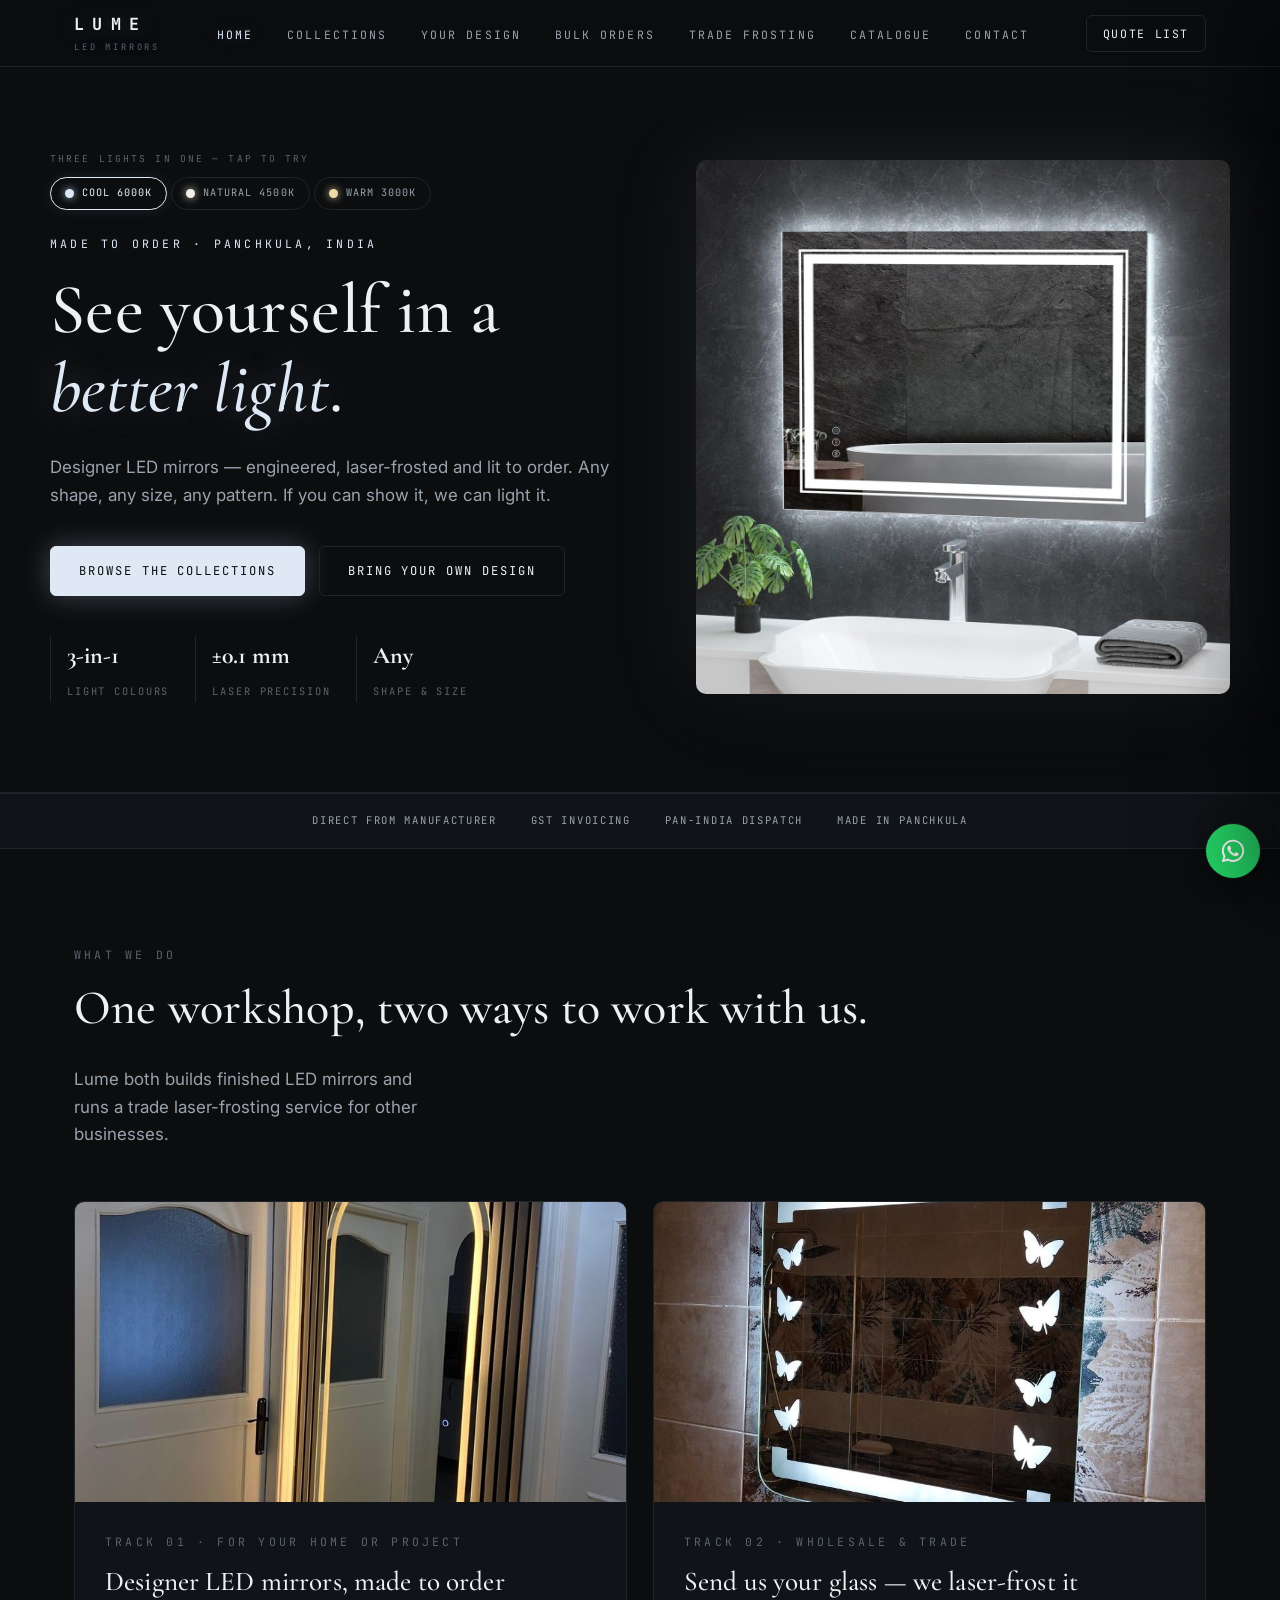
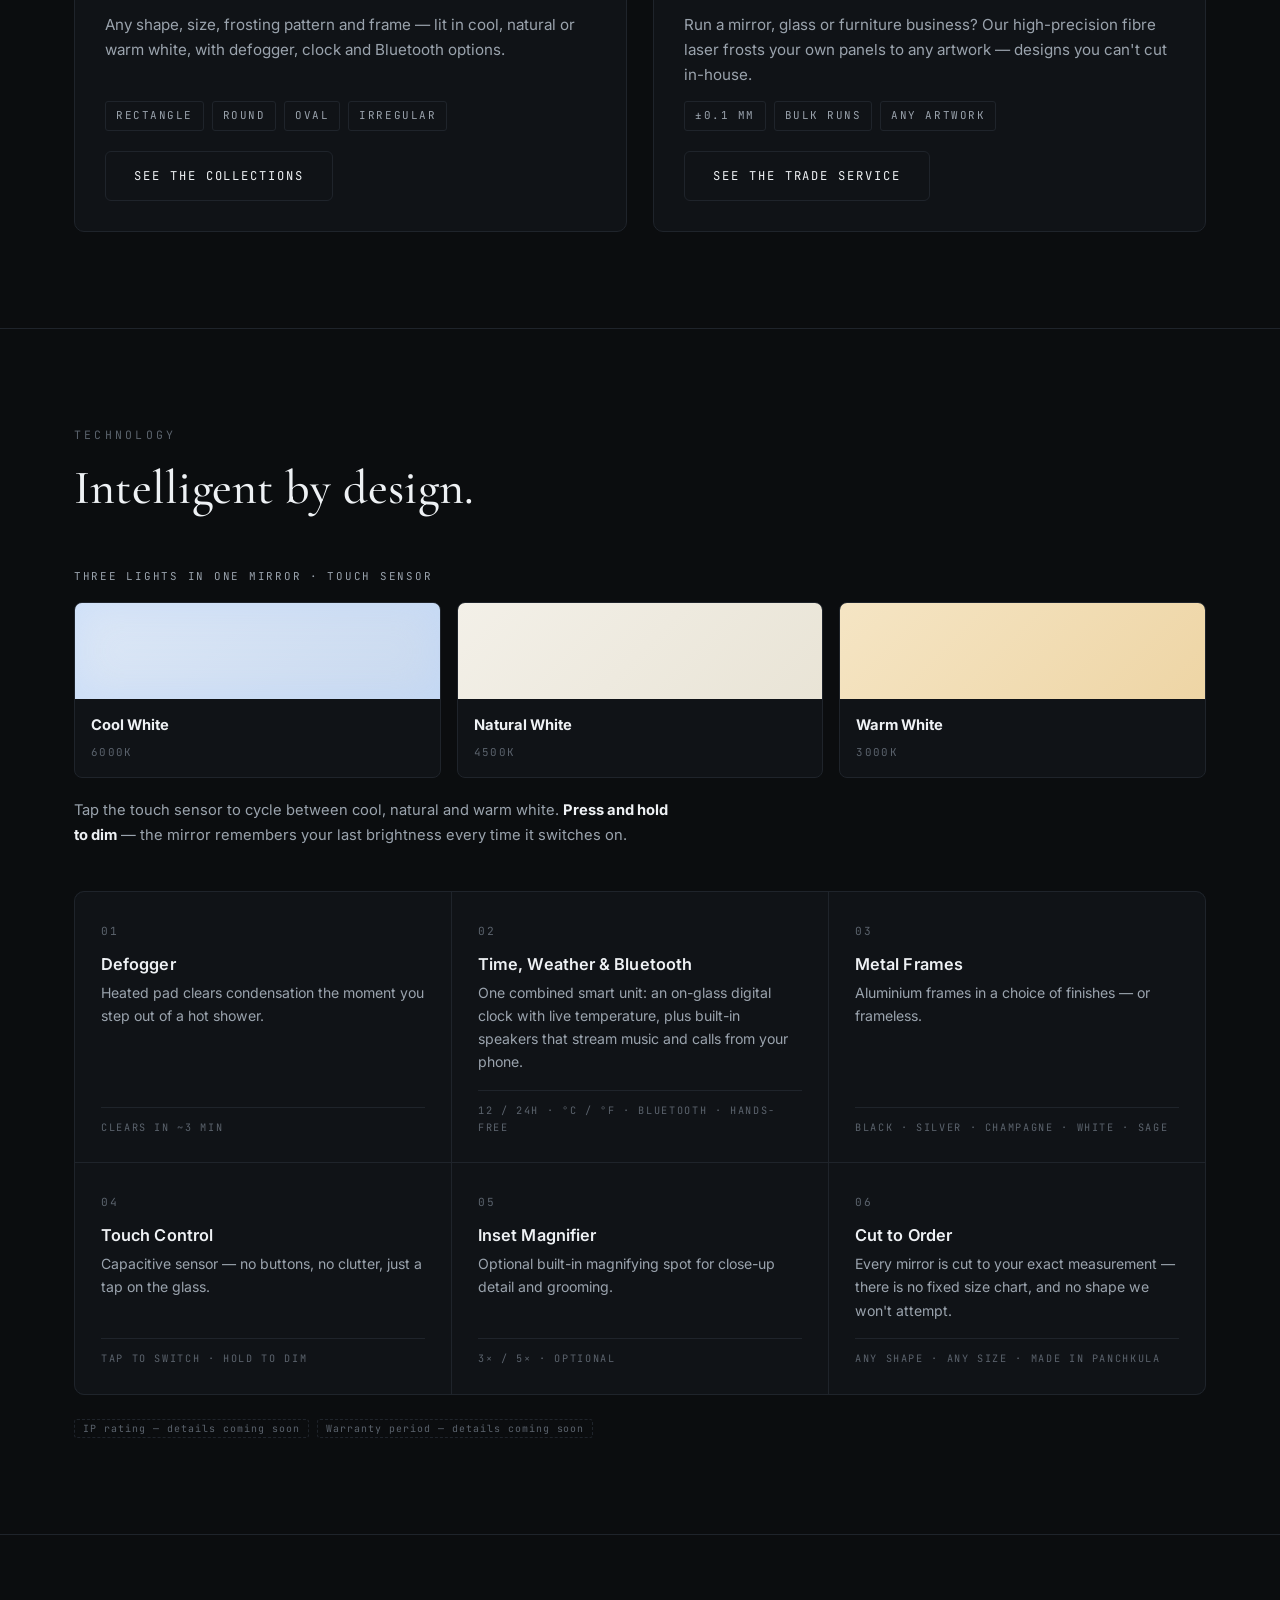
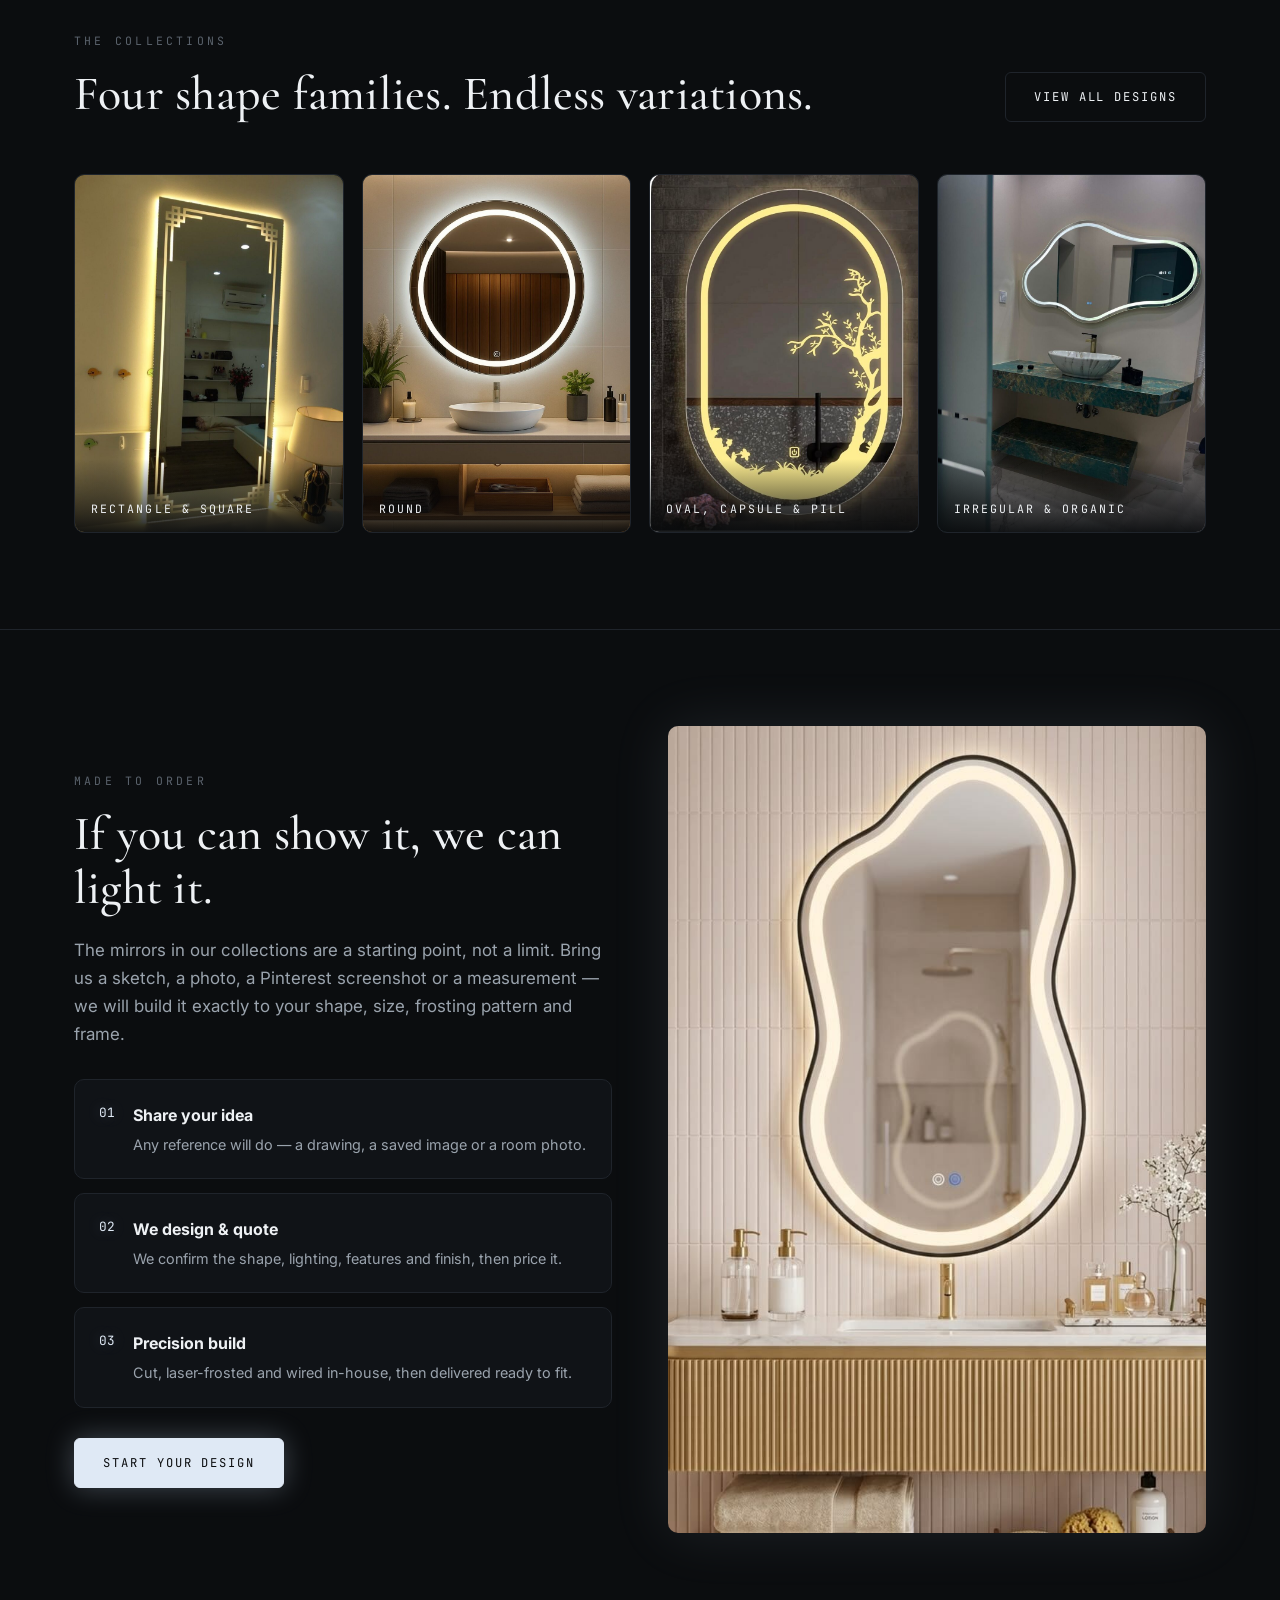
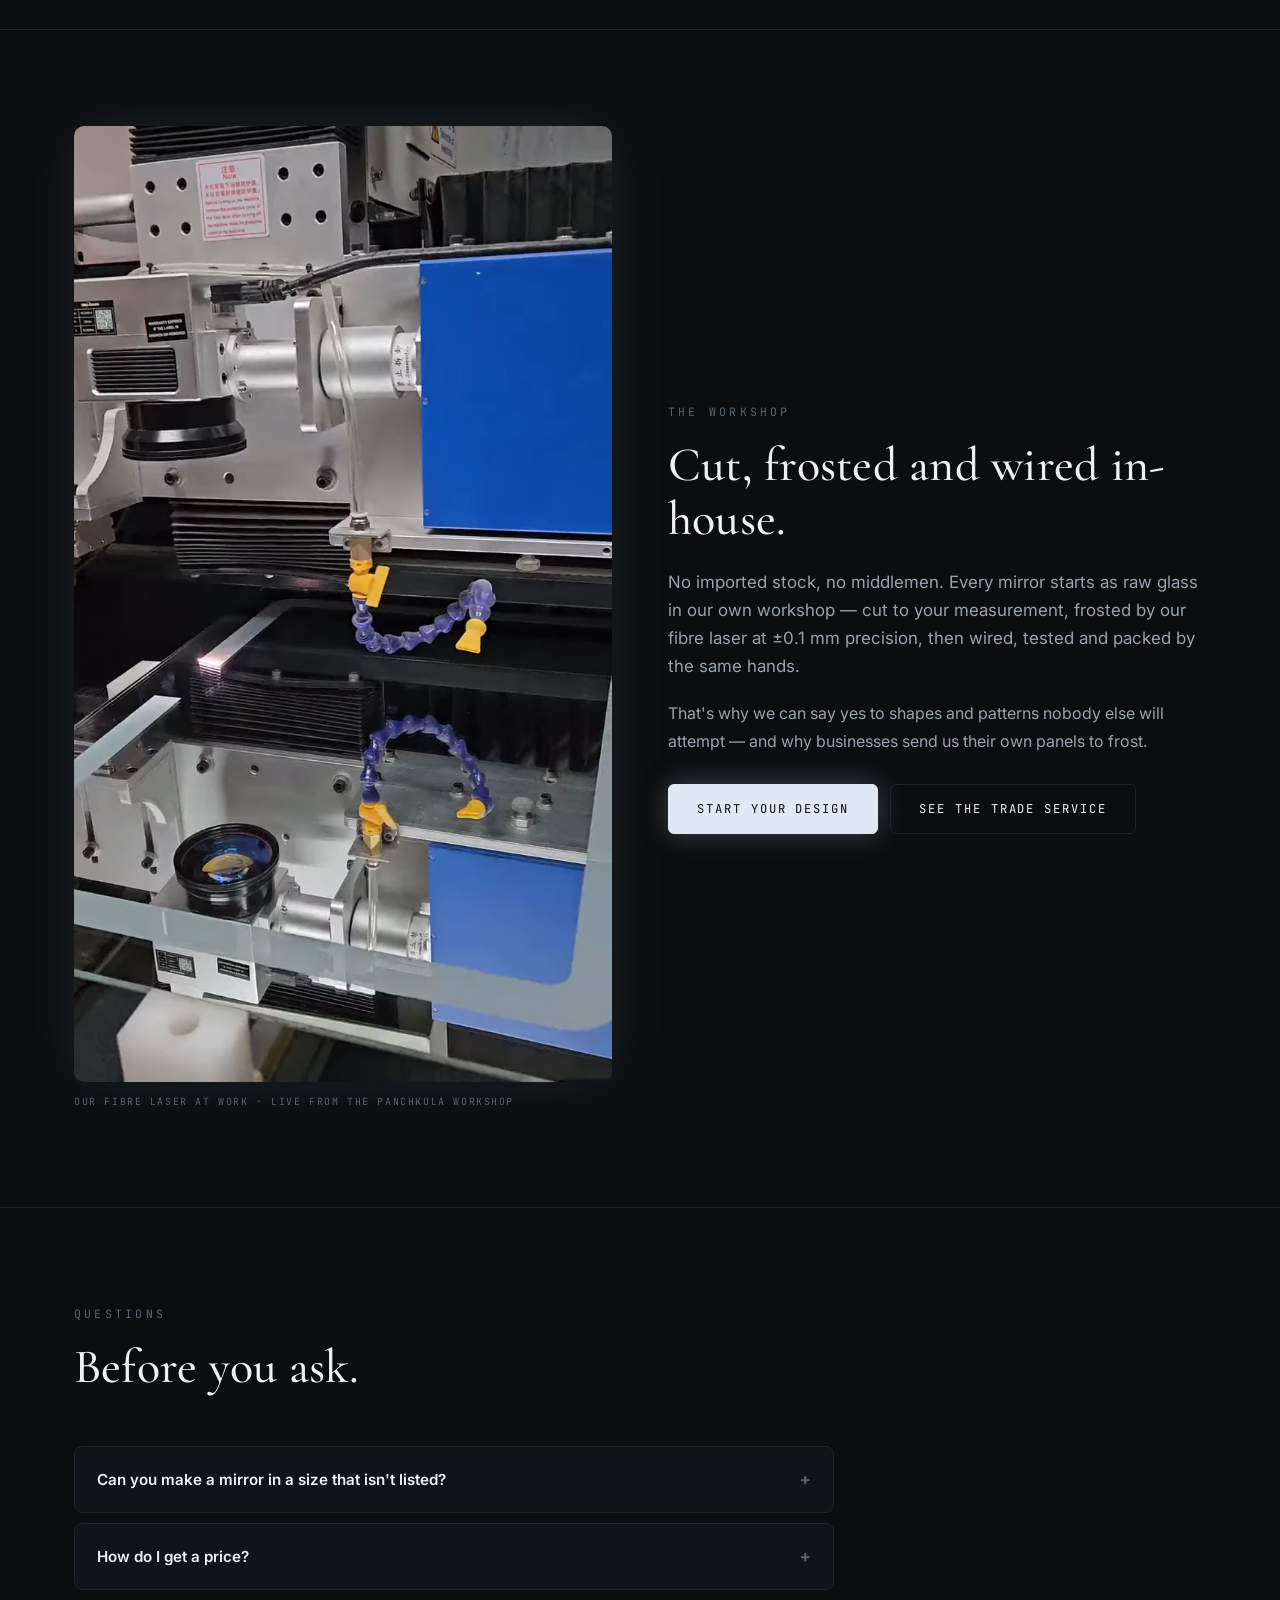
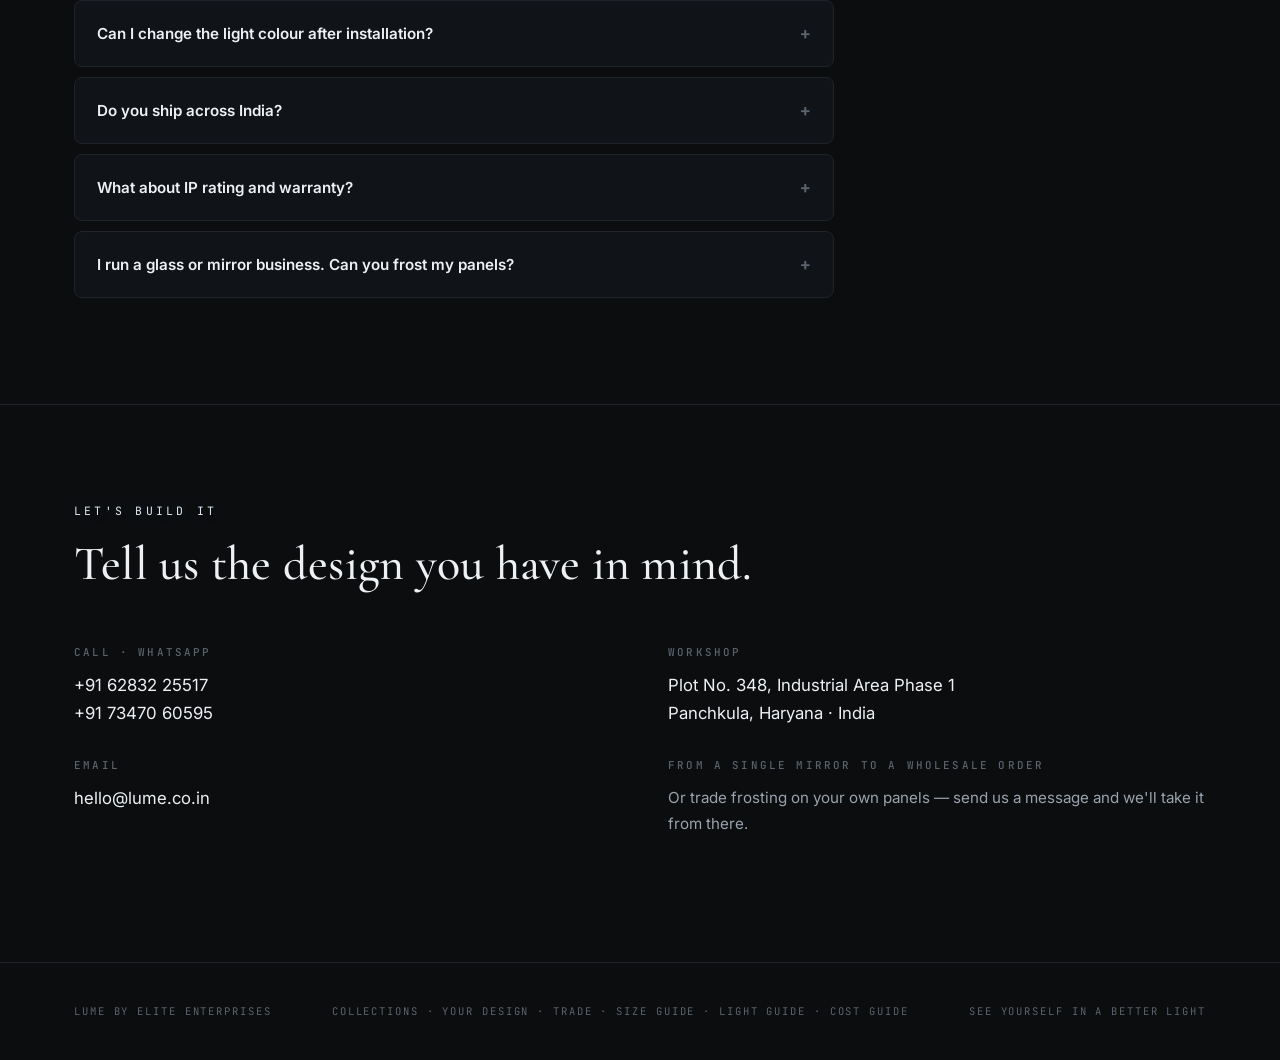
==== commit 710ab5eb: "Fix unparsable LocalBusiness JSON-LD (comment inside sameAs array) Google Search Console flagged 'Un" ====
--- a/index.html
+++ b/index.html
@@ -60,13 +60,7 @@
       "postalCode": "134113",
       "addressCountry": "IN"
     },
-    "areaServed": "IN",
-    "sameAs": [
-      /* TODO: Add your social profile URLs here, e.g.:
-         "https://www.instagram.com/lume_mirrors/",
-         "https://www.facebook.com/lumemirrors/"
-      */
-    ]
+    "areaServed": "IN"
   }
   </script>
 
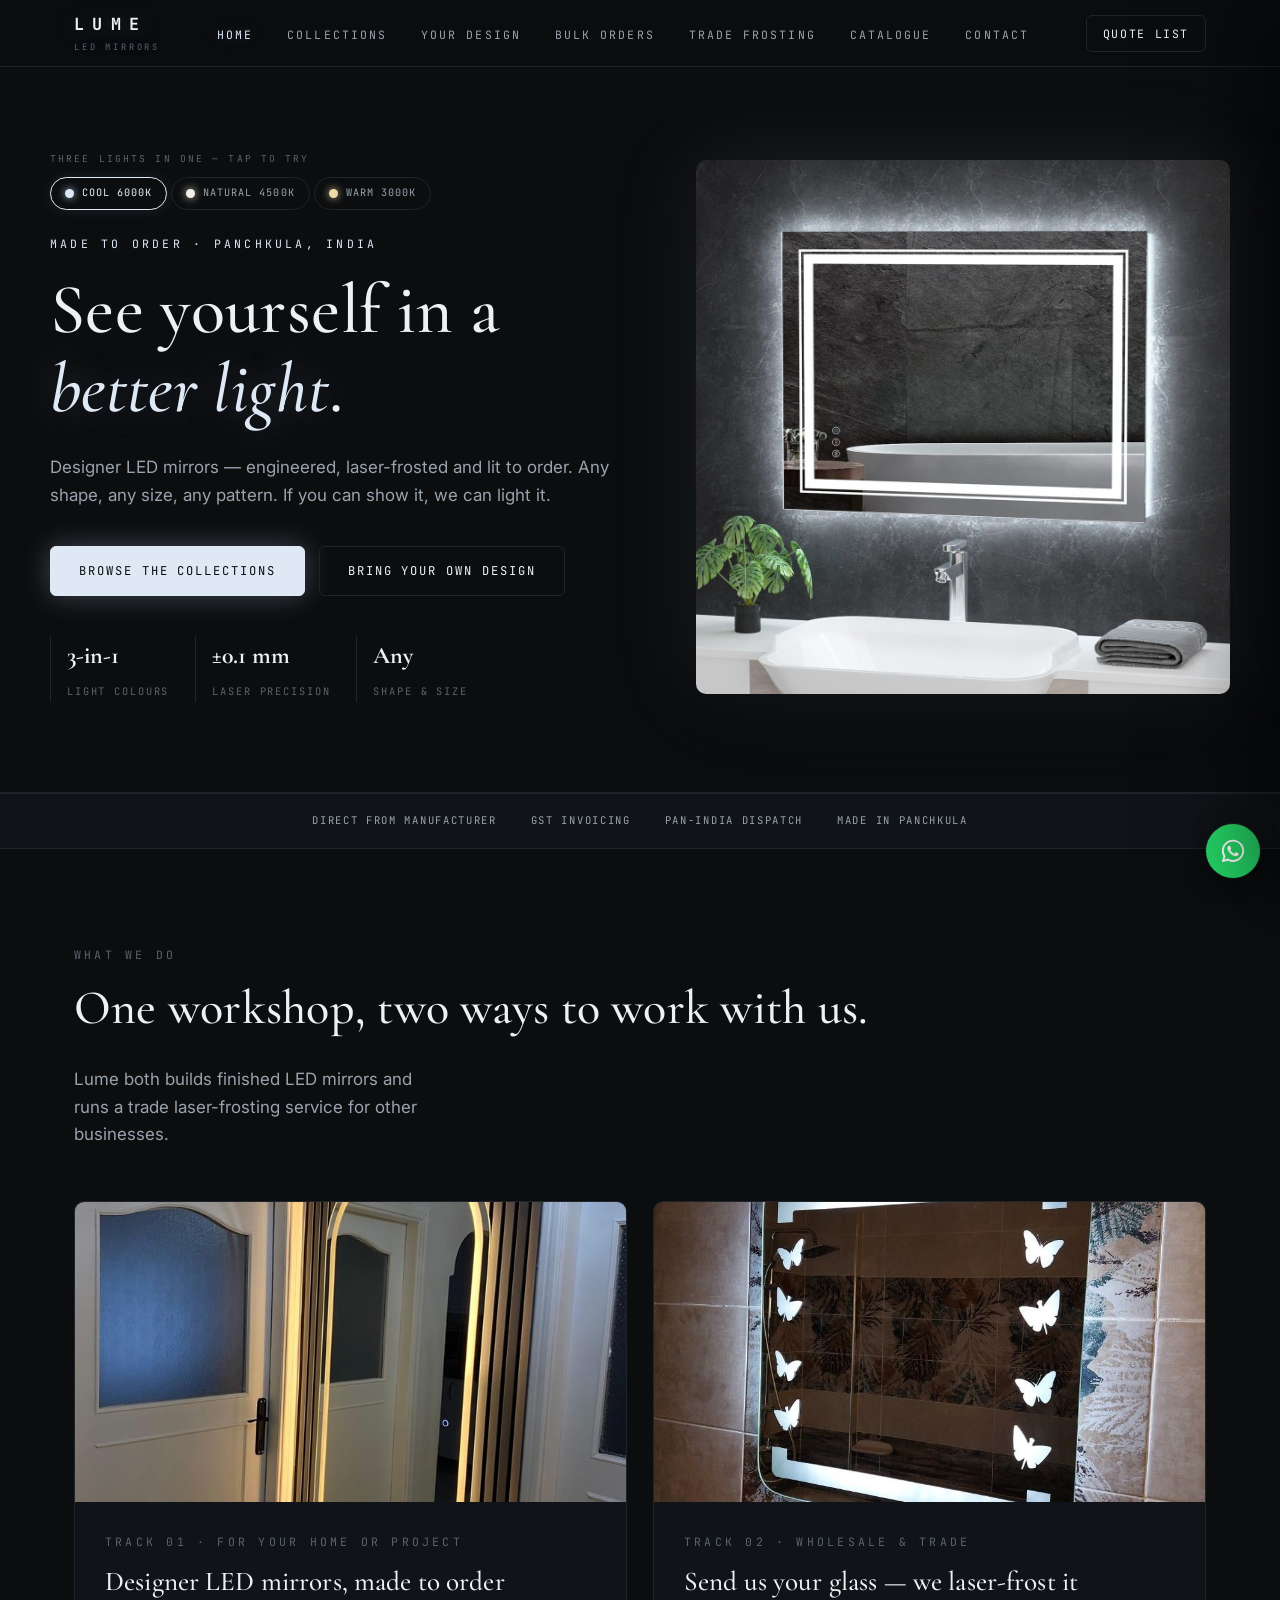
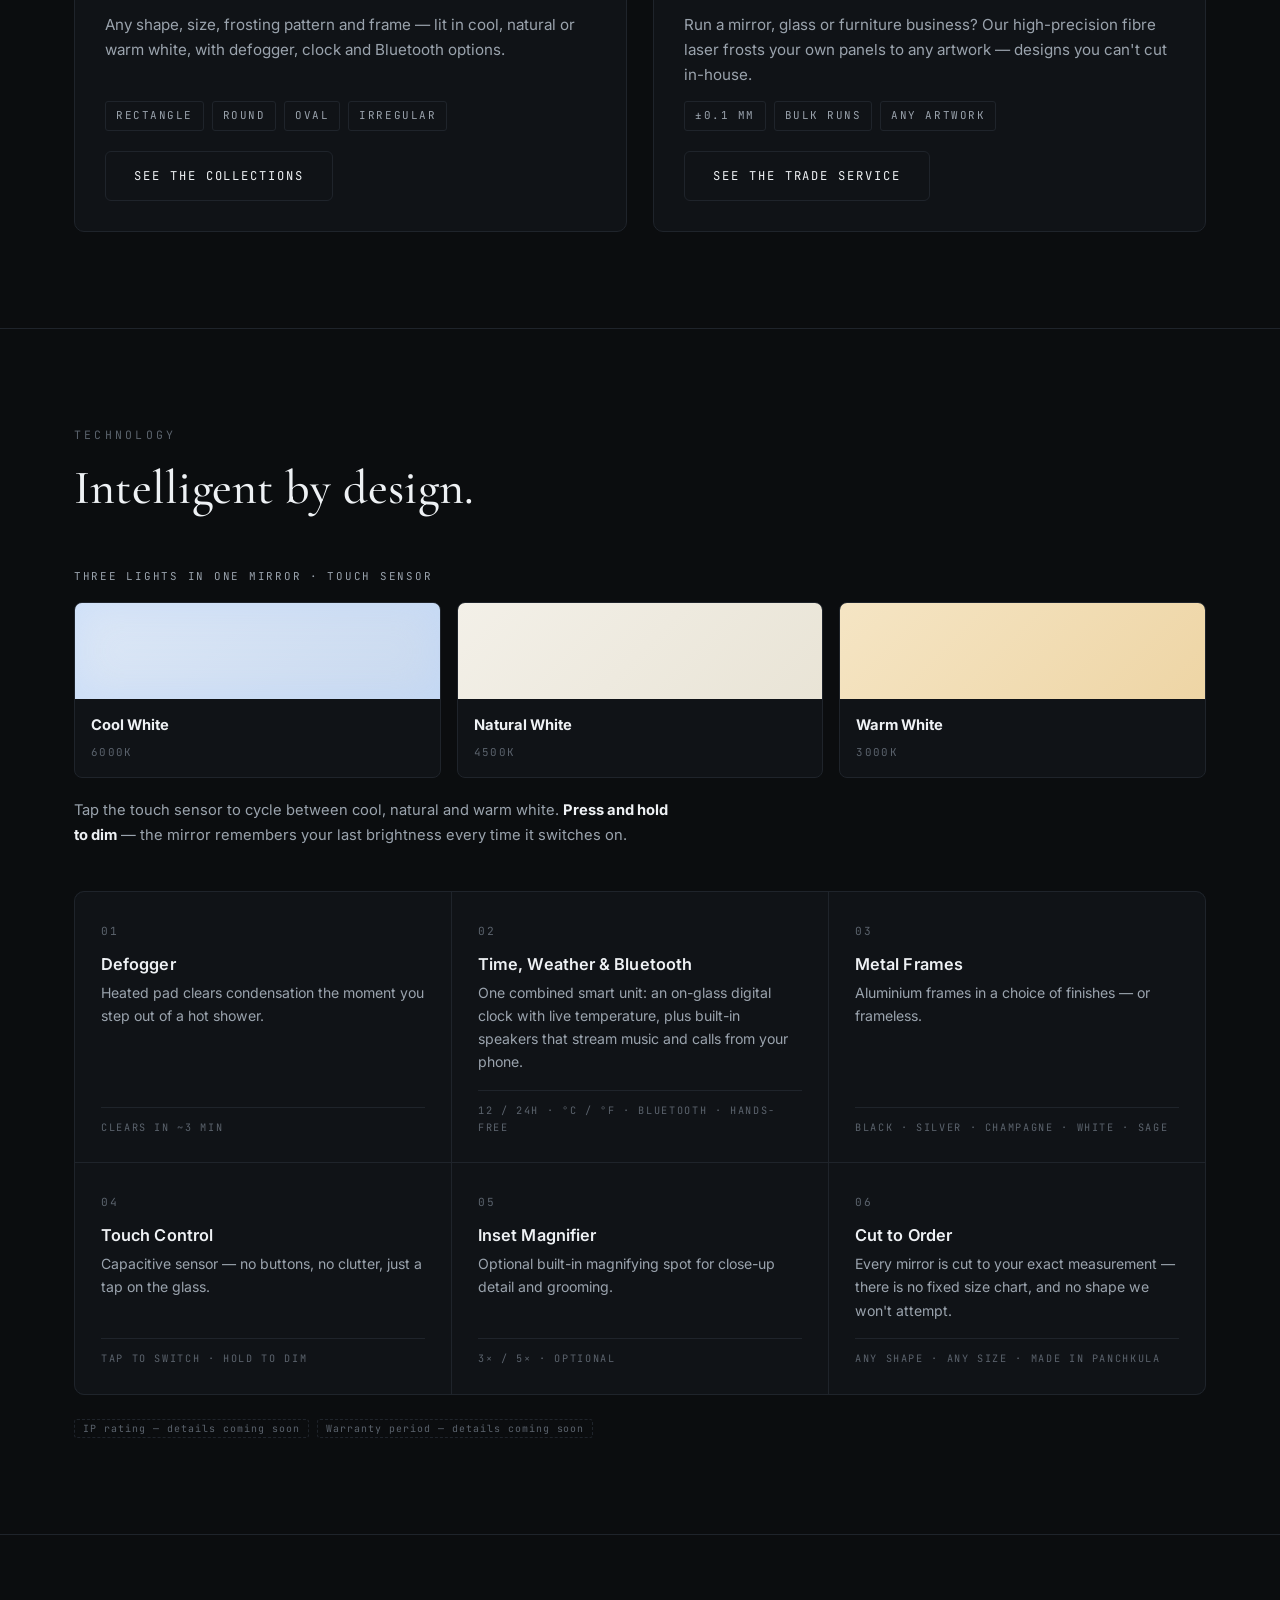
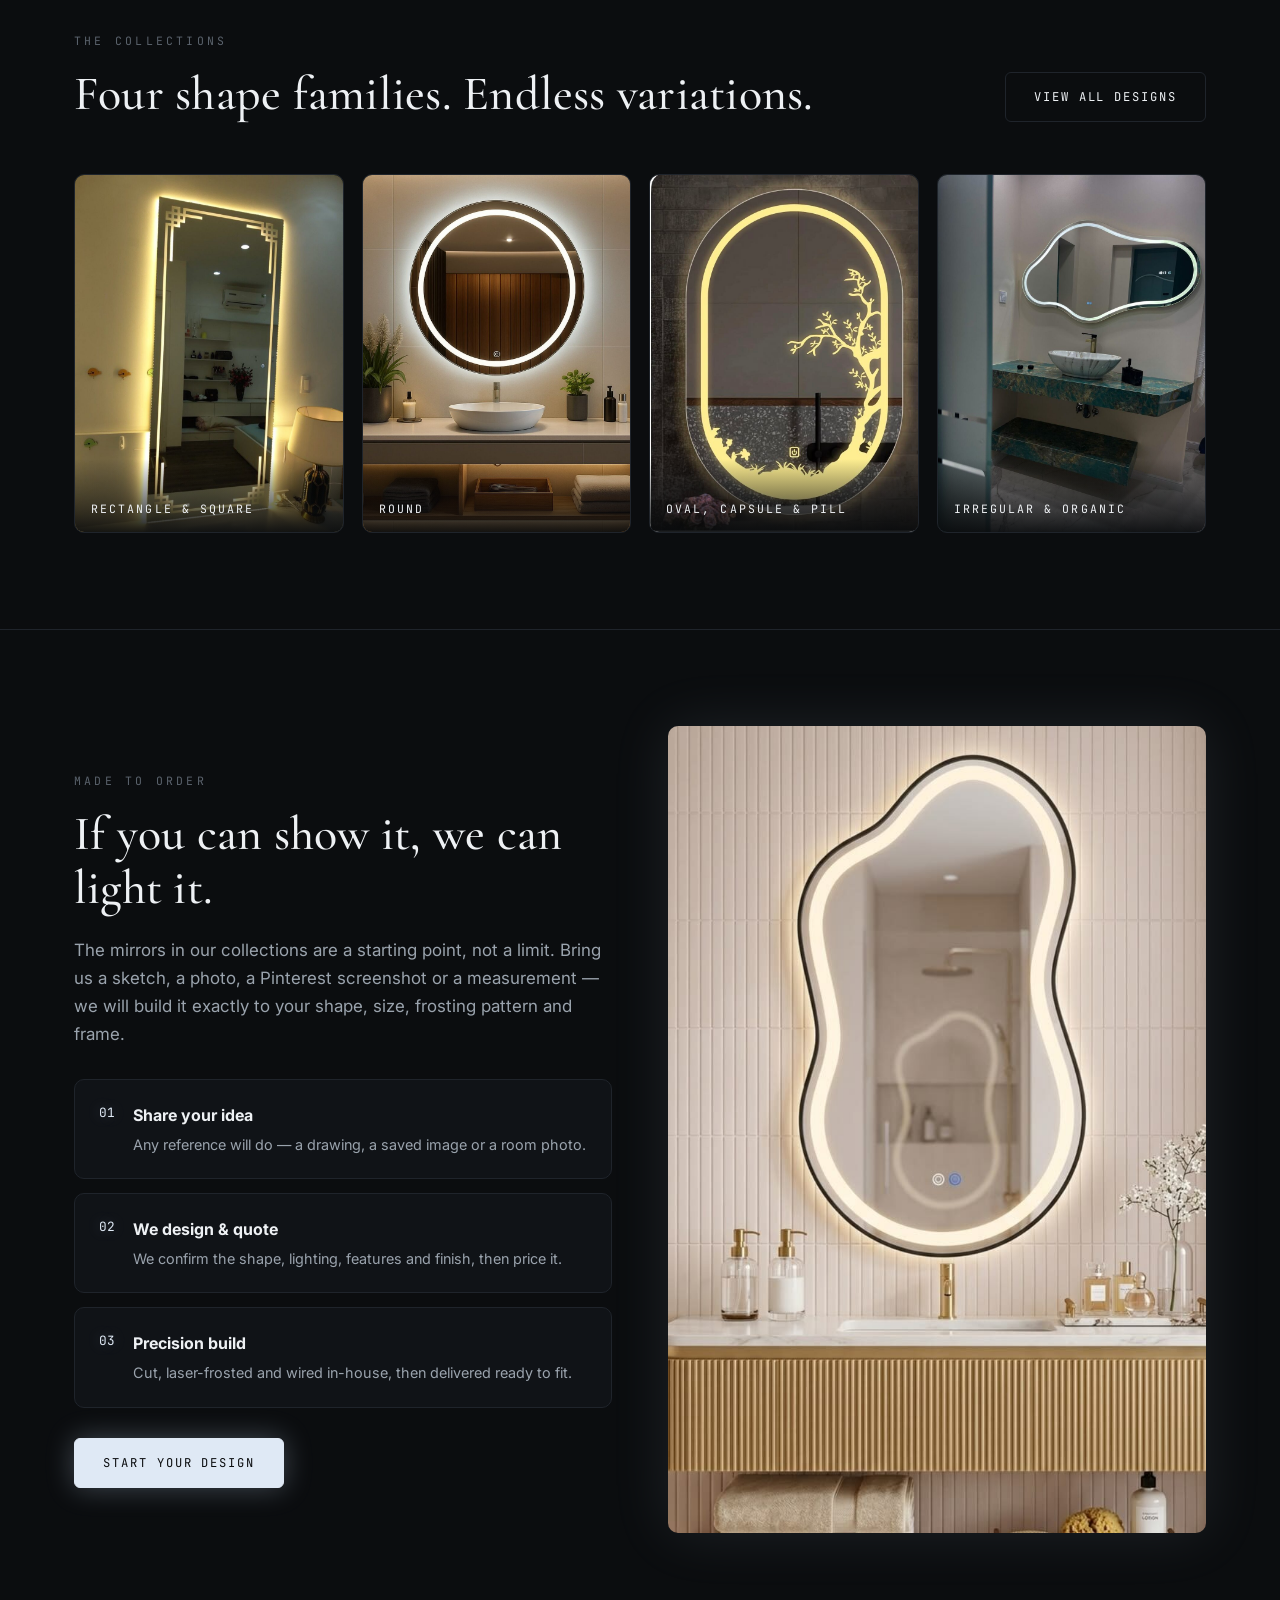
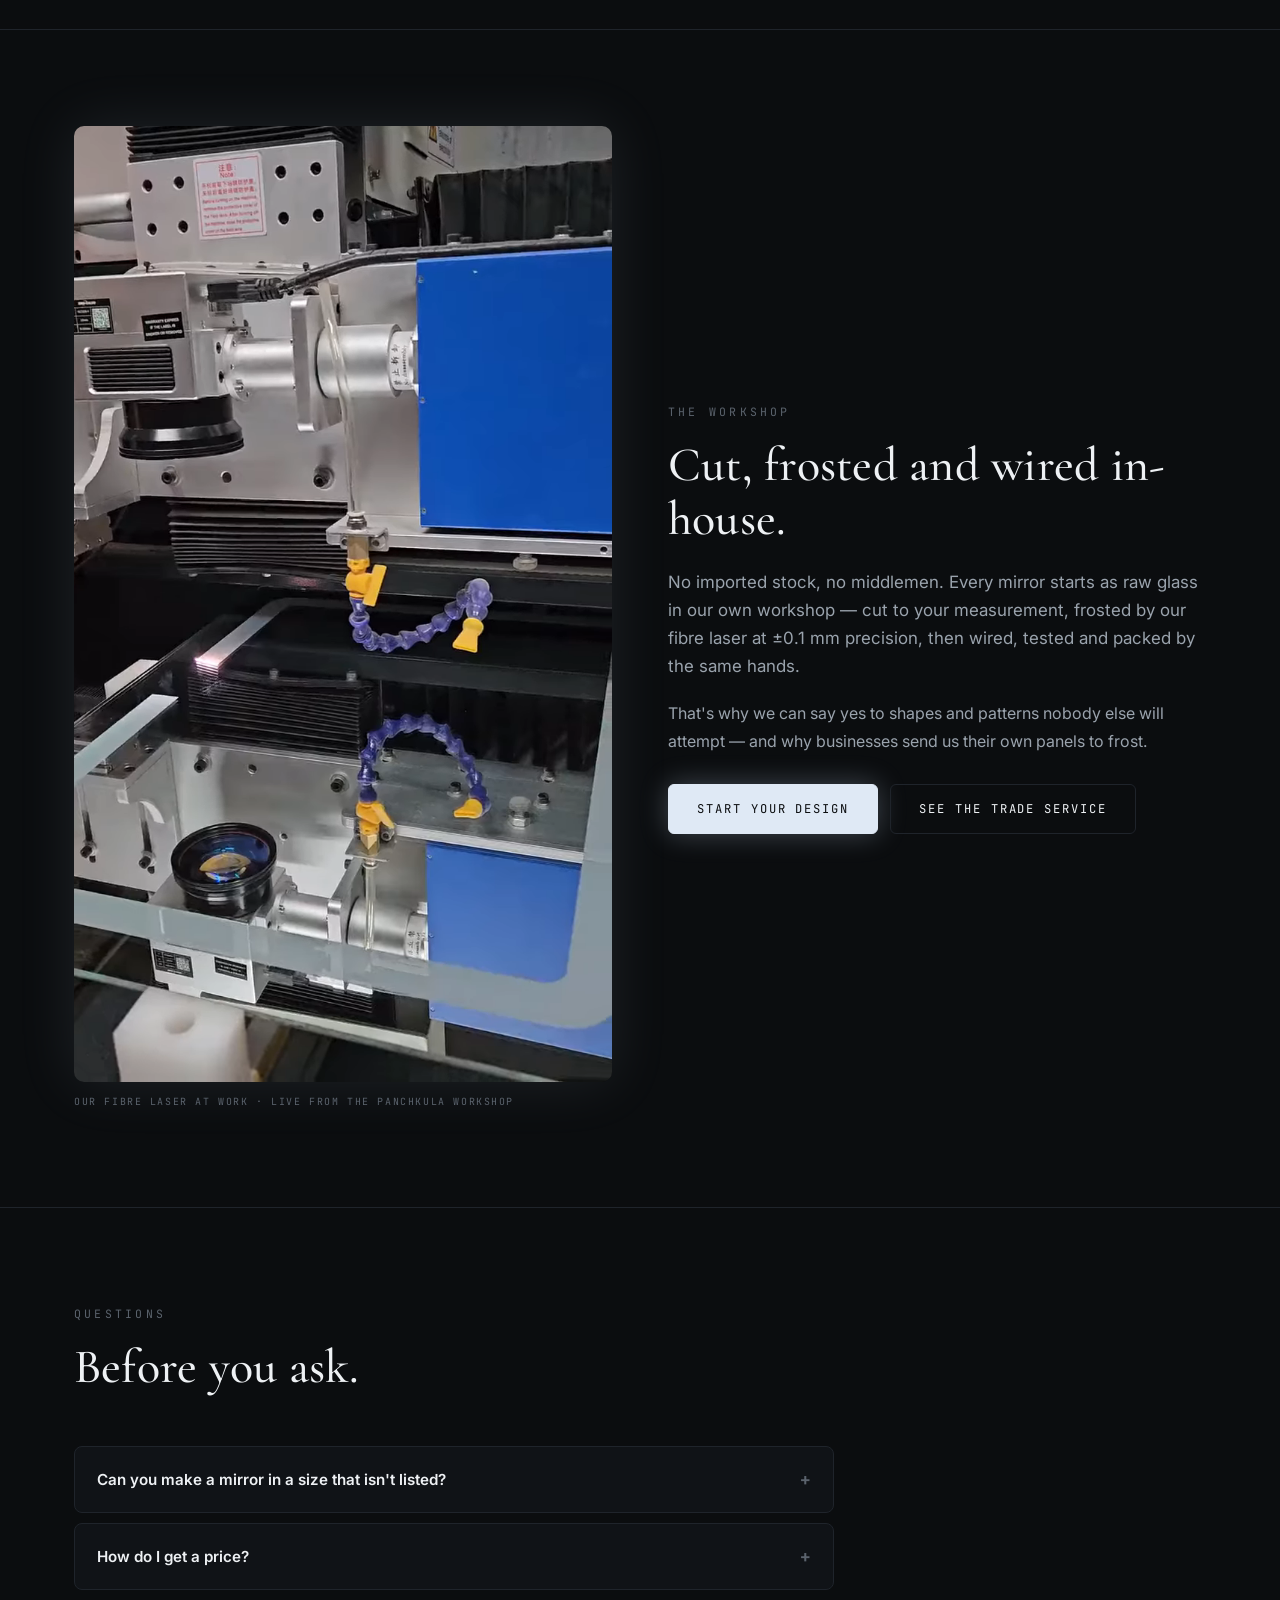
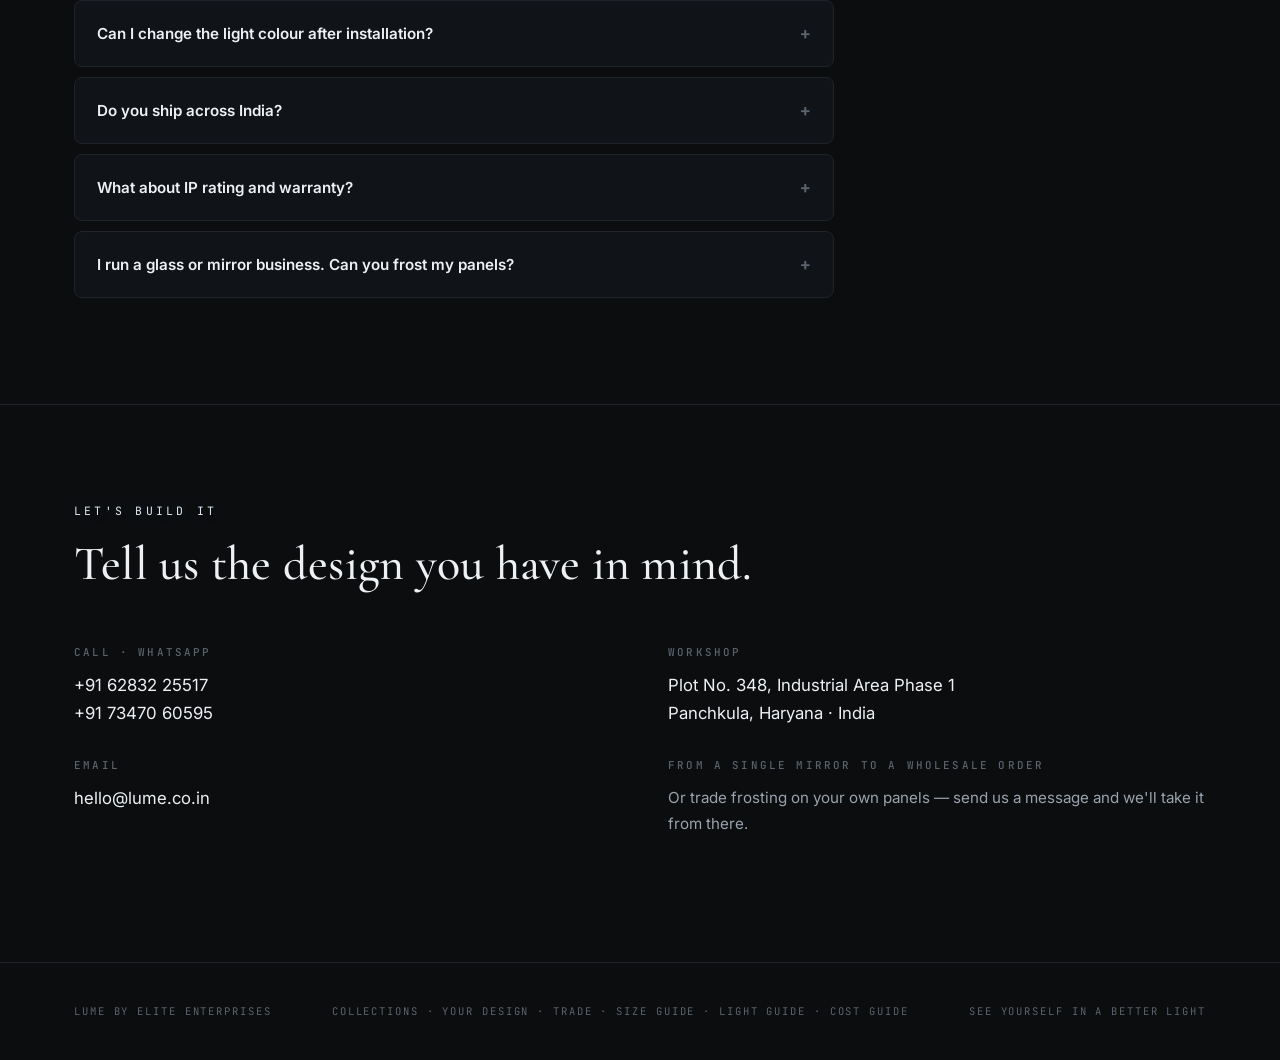
==== commit af49b74d: "Add Vercel Web Analytics to all pages Co-Authored-By: Claude Opus 5.5 <noreply@anthropic.com>" ====
--- a/index.html
+++ b/index.html
@@ -128,6 +128,10 @@
     href="https://fonts.googleapis.com/css2?family=Cormorant+Garamond:ital,wght@0,400;0,500;0,600;1,500&family=Inter:wght@400;500;600&family=JetBrains+Mono:wght@400;500;700&display=swap"
     rel="stylesheet">
   <link rel="stylesheet" href="css/lume.css?v=4">
+  <script>
+    window.va = window.va || function () { (window.vaq = window.vaq || []).push(arguments); };
+  </script>
+  <script defer src="/_vercel/insights/script.js"></script>
 </head>
 
 <body>
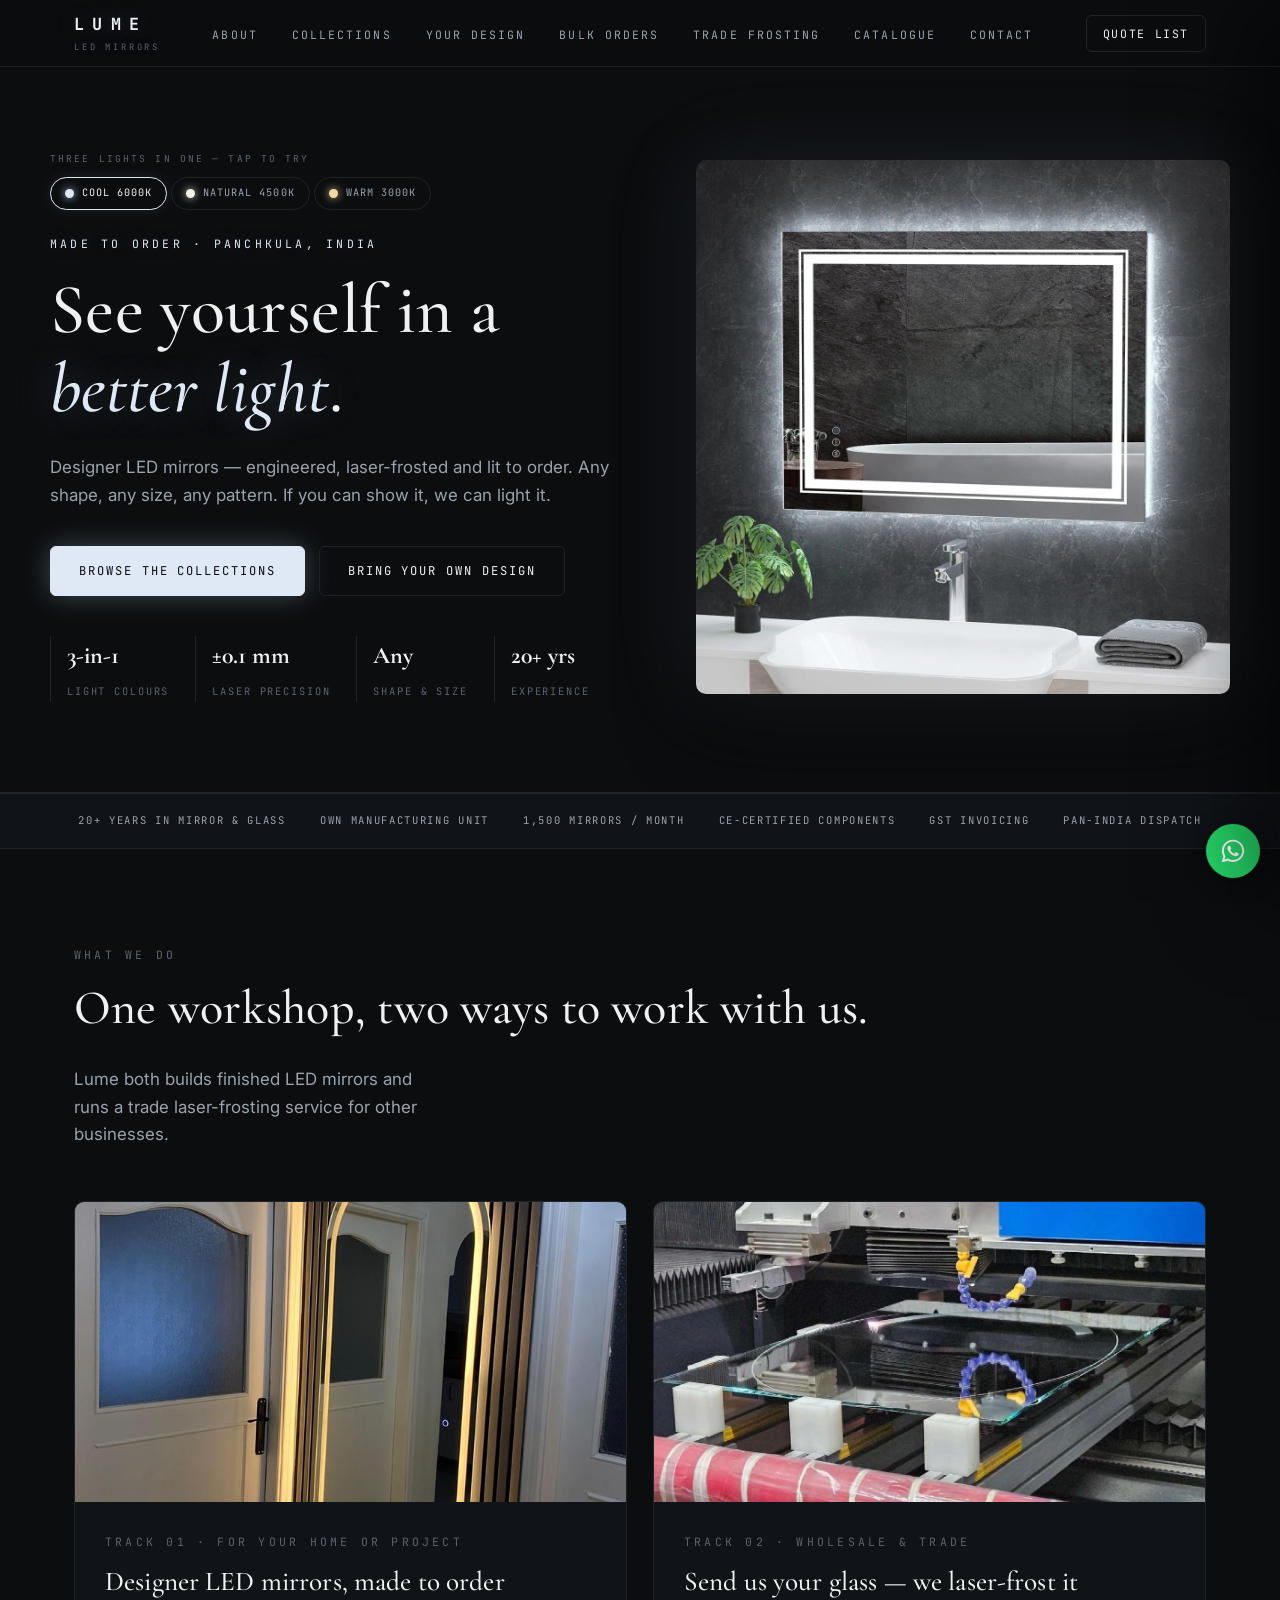
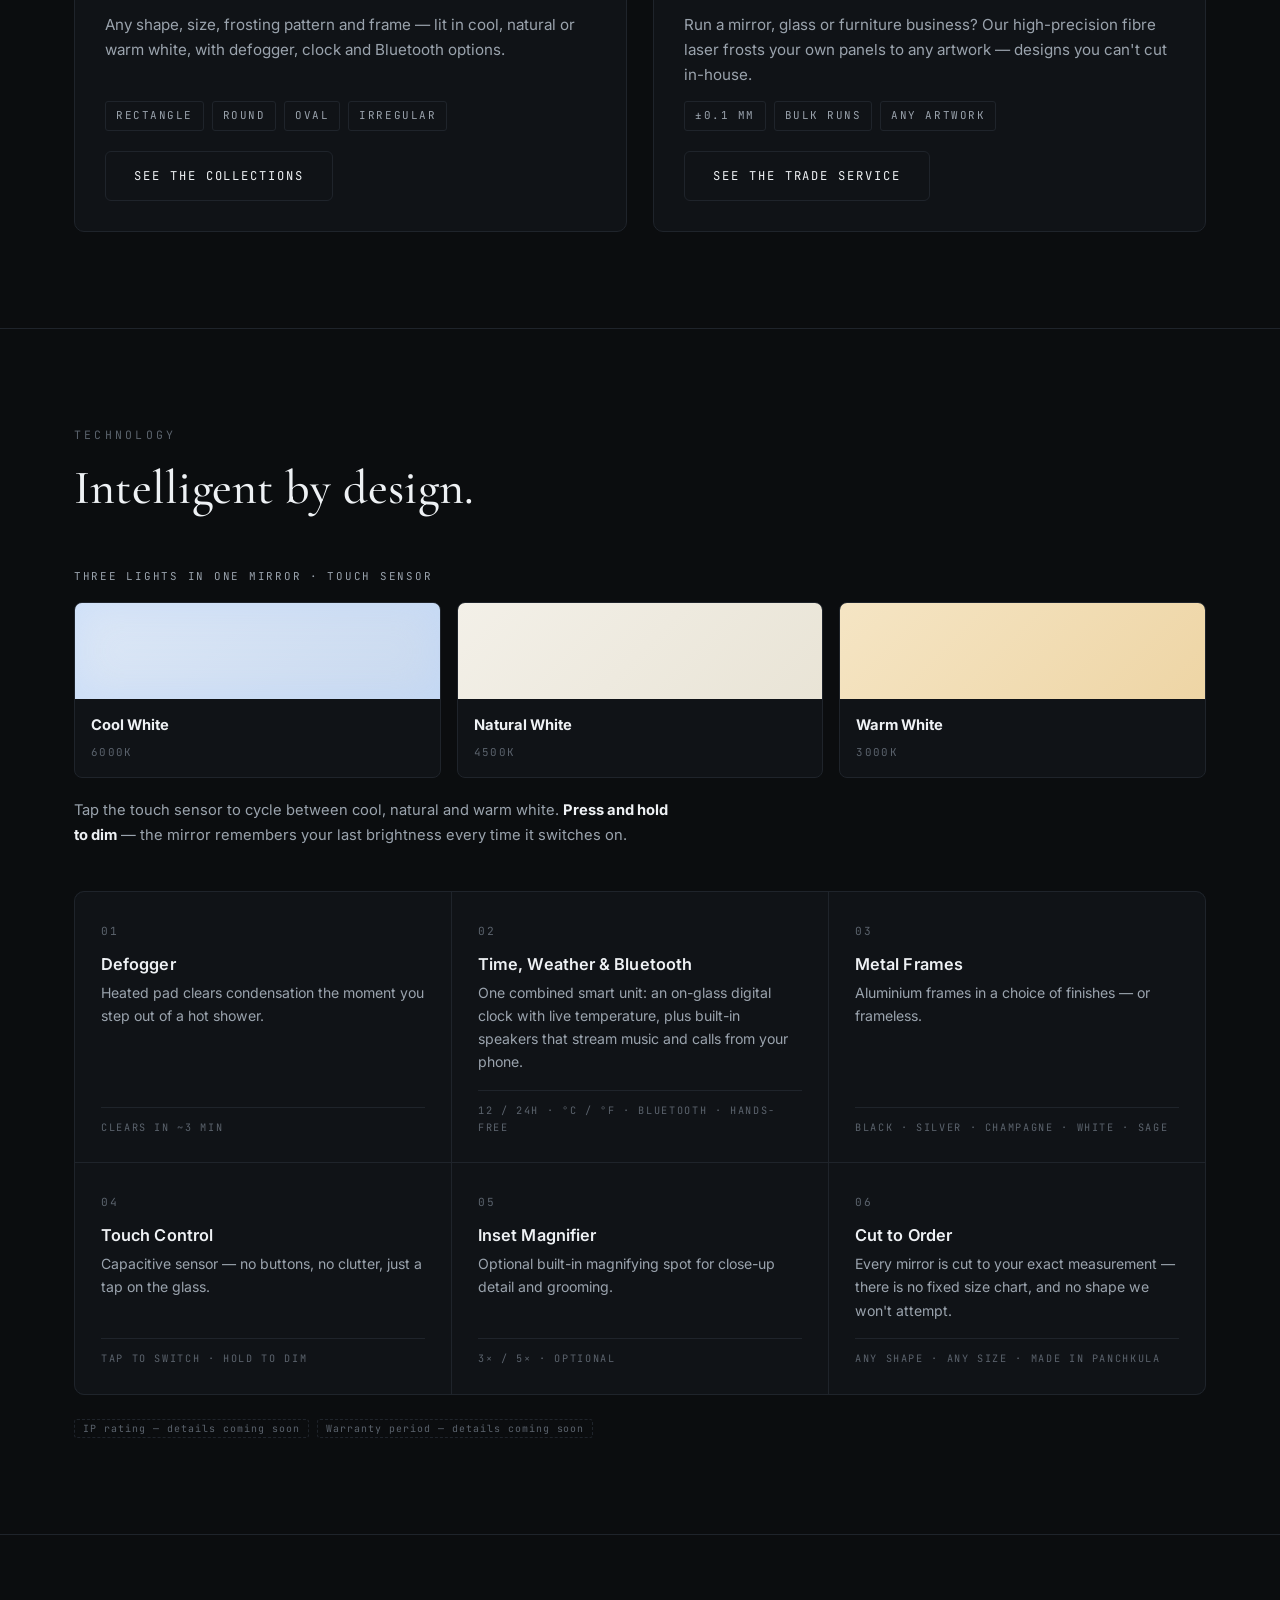
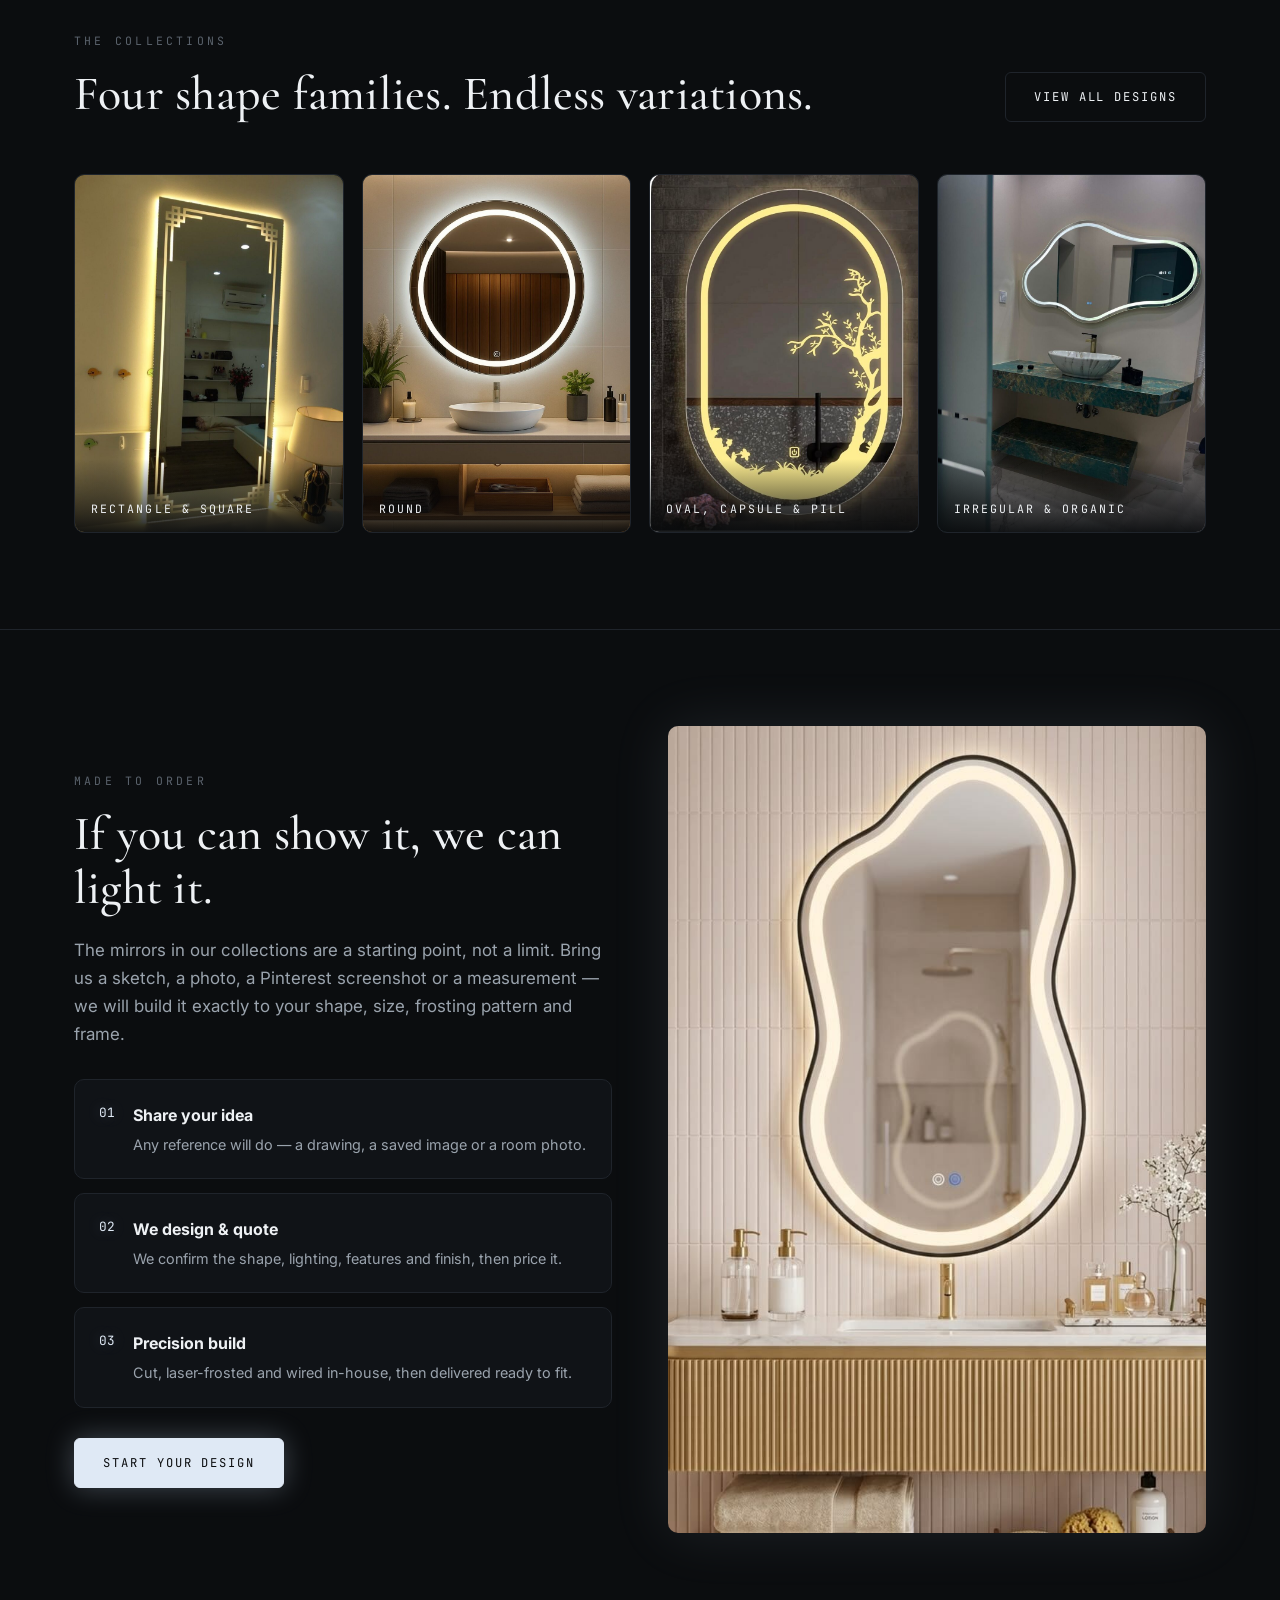
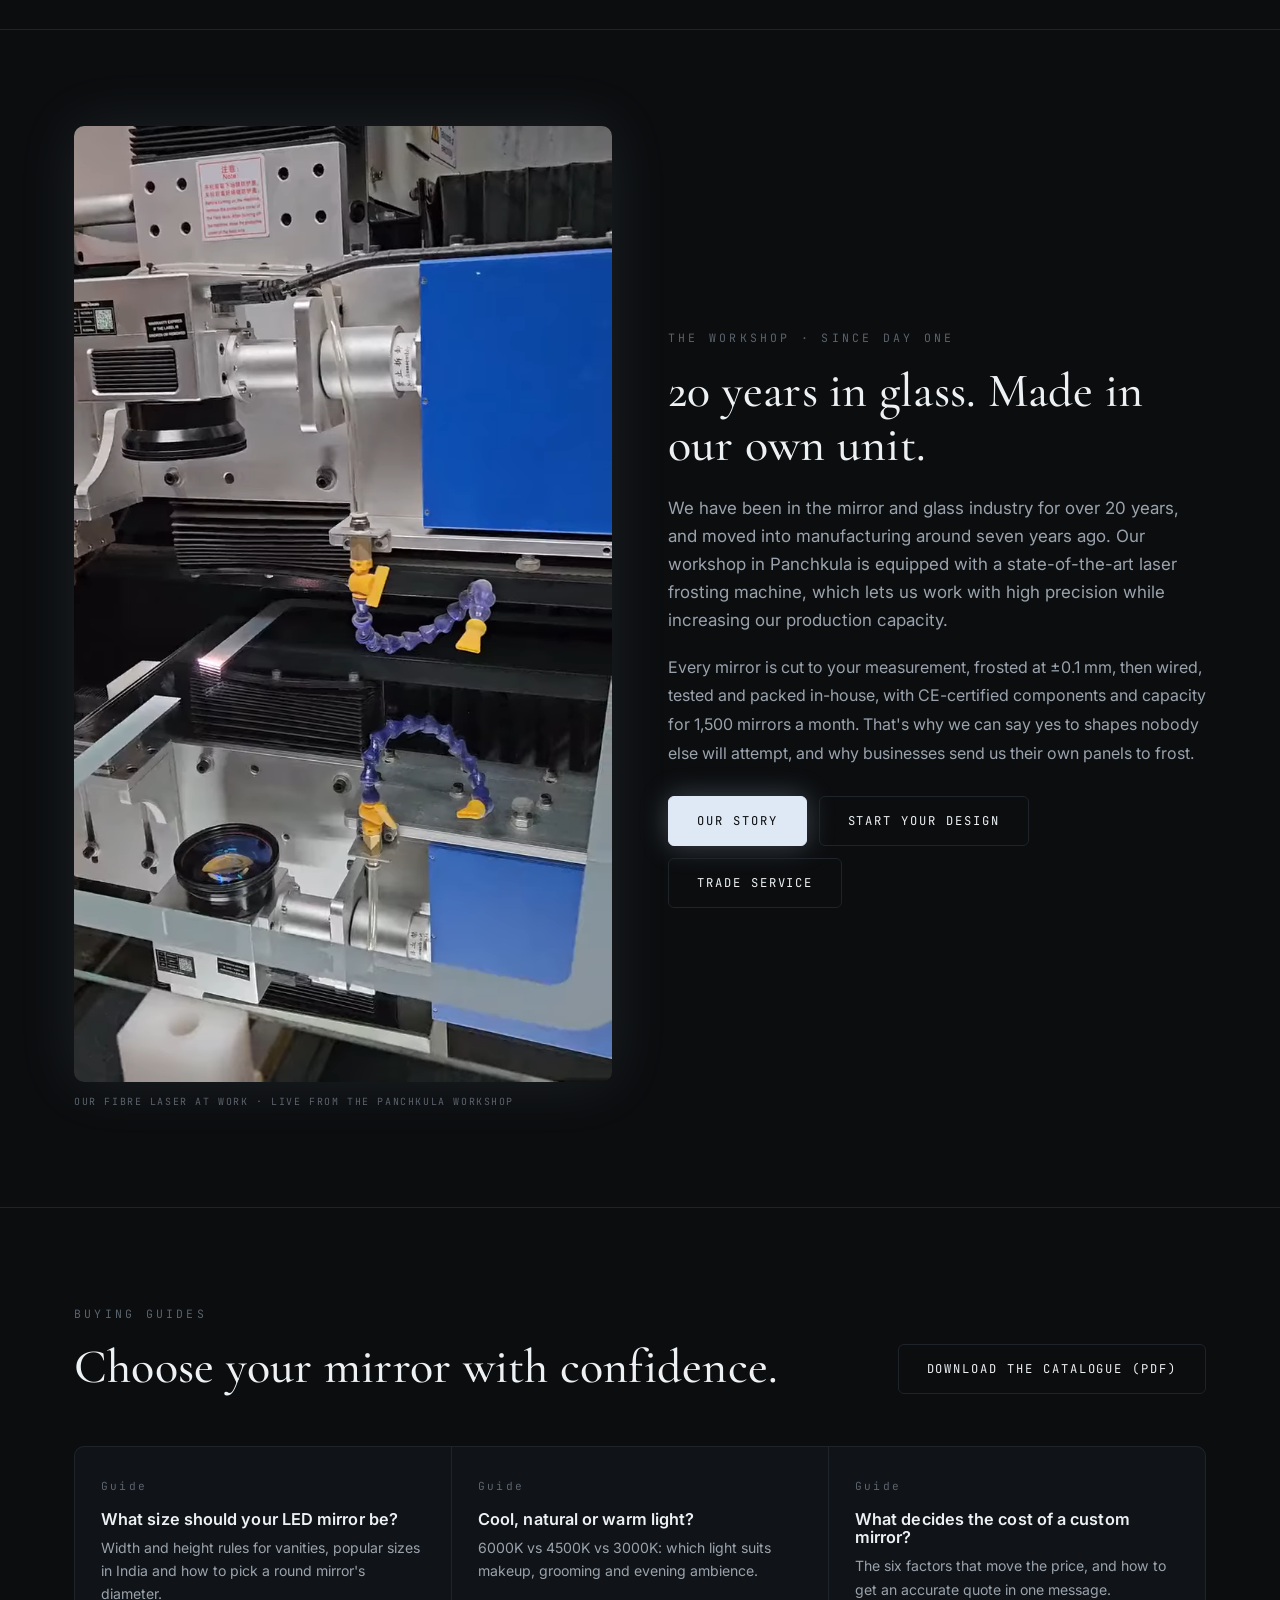
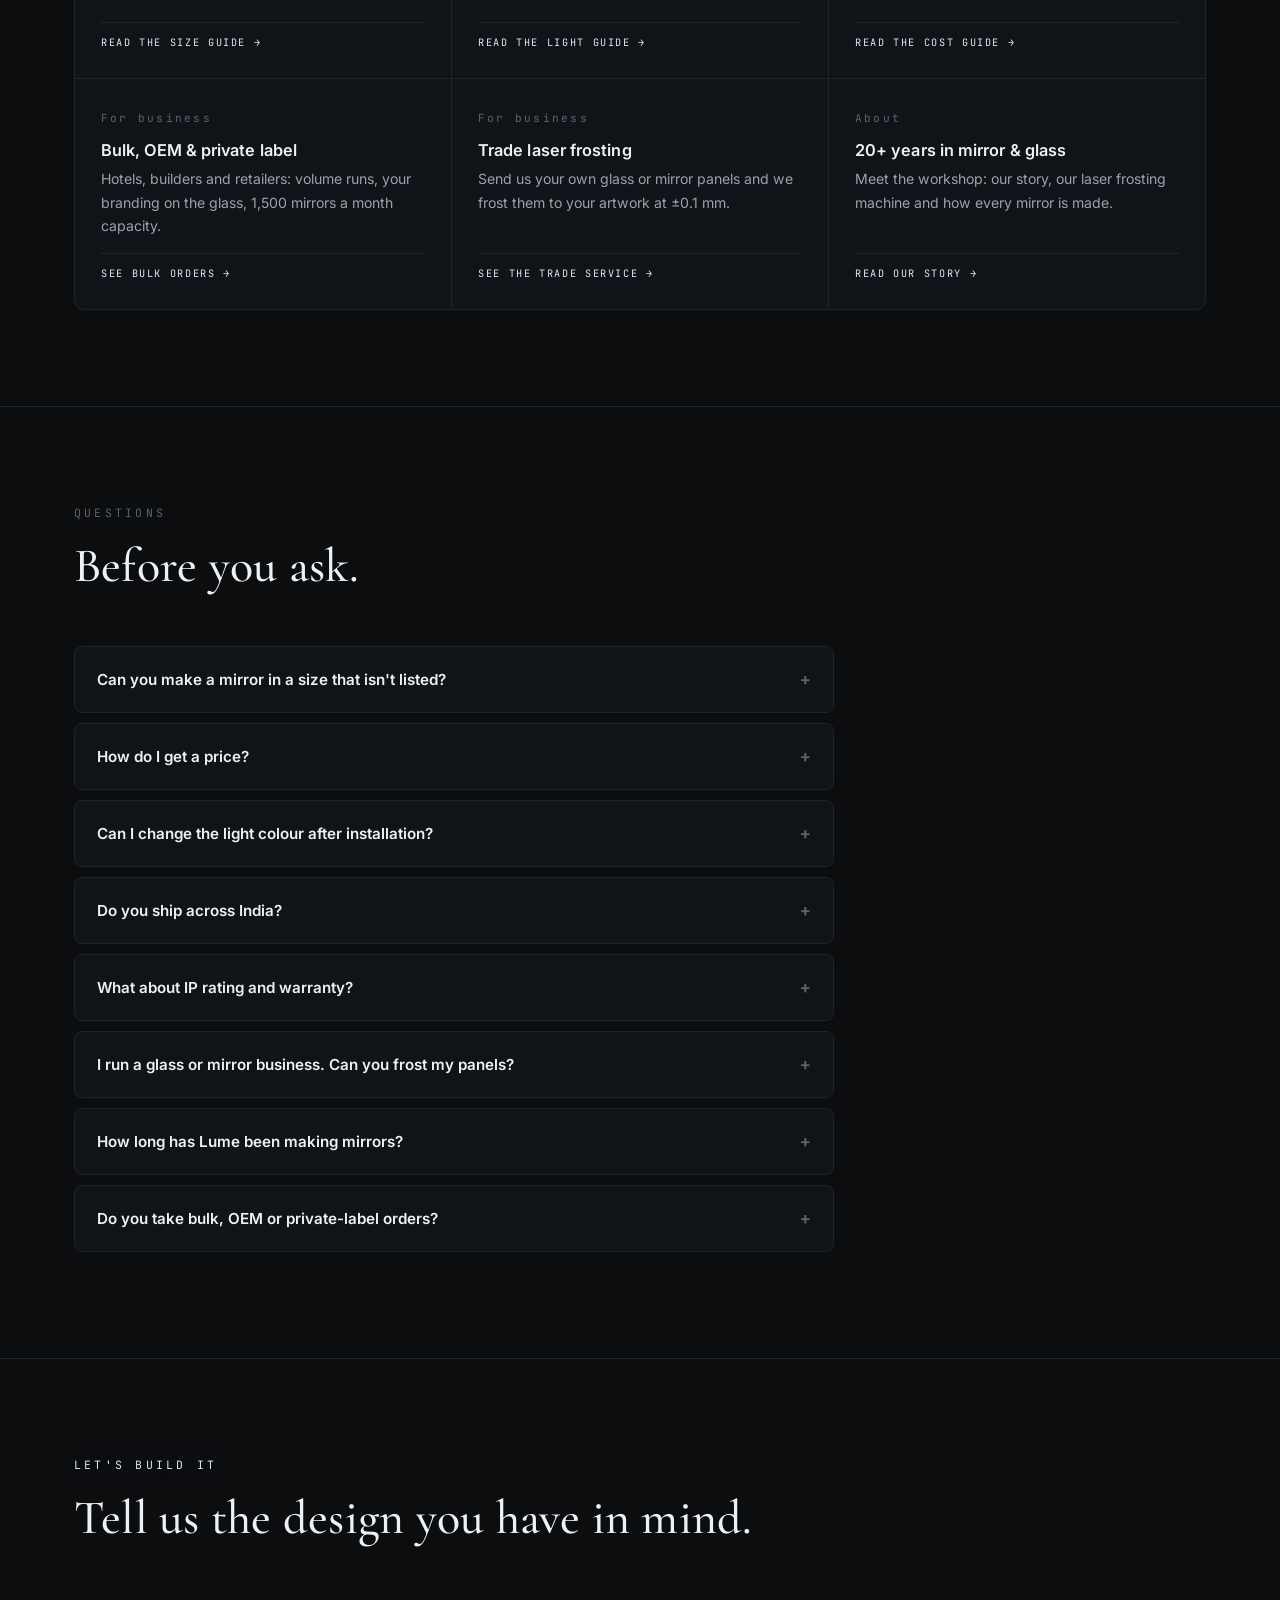
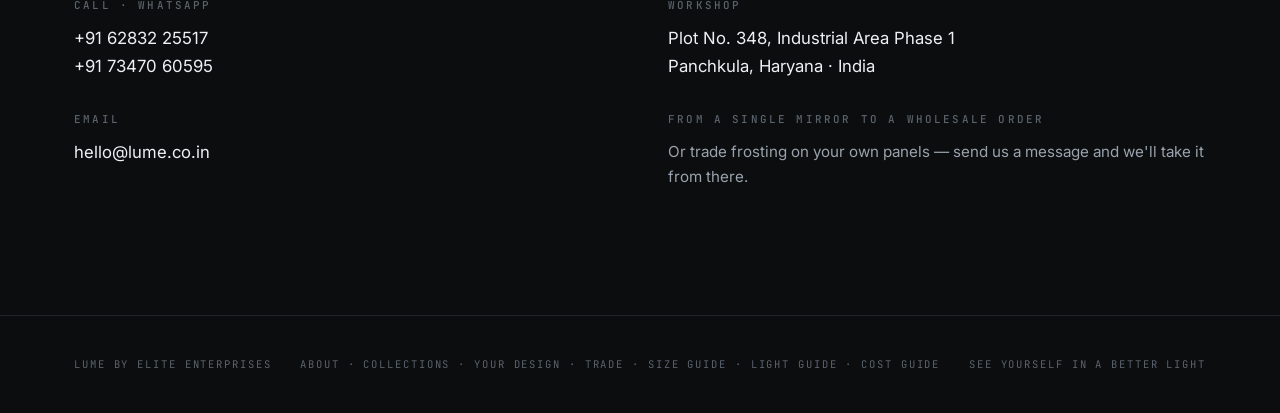
==== commit 7e7d7d4c: "New 2026 catalogue, About page, workshop videos, OEM offer; fix scrambled design names - Catalogue P" ====
--- a/index.html
+++ b/index.html
@@ -27,7 +27,7 @@
   <meta property="og:image" content="https://www.lume.co.in/images/og-lume.jpg">
   <meta property="og:image:width" content="1200">
   <meta property="og:image:height" content="630">
-  <meta property="og:image:alt" content="Designer custom LED mirror with pixel frosting pattern">
+  <meta property="og:image:alt" content="Lume Double-Line Cool LED mirror with a backlit double-line frame glowing on a dark stone bathroom wall">
   <meta property="og:locale" content="en_IN">
 
   <!-- Twitter -->
@@ -36,7 +36,7 @@
   <meta name="twitter:description"
     content="Custom LED mirrors made to order in Panchkula, India — any shape, size, frosting pattern or smart feature. Request a free quote.">
   <meta name="twitter:image" content="https://www.lume.co.in/images/og-lume.jpg">
-  <meta name="twitter:image:alt" content="Designer custom LED mirror with pixel frosting pattern">
+  <meta name="twitter:image:alt" content="Lume Double-Line Cool LED mirror with a backlit double-line frame glowing on a dark stone bathroom wall">
   <meta name="twitter:url" content="https://www.lume.co.in/">
 
   <script type="application/ld+json">
@@ -46,7 +46,9 @@
     "@id": "https://www.lume.co.in/#business",
     "name": "LUME",
     "alternateName": "Lume by Elite Enterprises",
-    "description": "Manufacturer of custom designer LED mirrors — any shape, size and frosting pattern — with three-colour lighting, defogger, clock and temperature display, and Bluetooth audio. Also operates a trade laser-frosting service for glass, mirror and furniture businesses.",
+    "description": "Designer LED mirror brand of Elite Enterprises: over 20 years in the mirror and glass industry and seven years manufacturing custom LED mirrors at its own unit in Panchkula, Haryana. Any shape, size and frosting pattern, with three-colour lighting, defogger, clock and temperature display, and Bluetooth audio. Production capacity of 1,500 mirrors a month with CE-certified components; bulk, OEM and private-label manufacturing; and a trade laser-frosting service for glass, mirror and furniture businesses.",
+    "slogan": "See yourself in a better light",
+    "knowsAbout": ["LED mirrors", "Custom bathroom mirrors", "Laser glass frosting", "OEM and private-label LED mirrors"],
     "url": "https://www.lume.co.in/",
     "email": "hello@lume.co.in",
     "telephone": "+91-62832-25517",
@@ -118,6 +120,16 @@
         "@type": "Question",
         "name": "Does Lume offer laser frosting for other businesses?",
         "acceptedAnswer": { "@type": "Answer", "text": "Yes. Lume runs a trade laser-frosting service: mirror, glass and furniture businesses send their own panels, and our fibre laser frosts them to any artwork at ±0.1 mm precision, in bulk runs with fast turnaround." }
+      },
+      {
+        "@type": "Question",
+        "name": "How long has Lume been making mirrors?",
+        "acceptedAnswer": { "@type": "Answer", "text": "Lume is the designer mirror brand of Elite Enterprises, which has been in the mirror and glass industry for over 20 years and has manufactured its own LED mirrors at its Panchkula unit for the last seven years." }
+      },
+      {
+        "@type": "Question",
+        "name": "Does Lume take bulk, OEM or private-label orders?",
+        "acceptedAnswer": { "@type": "Answer", "text": "Yes. Lume supplies builders and retailers and manufactures LED mirrors for other brands under their own name, with the partner's logo laser-frosted on the glass and branded packaging. Private-label orders start at 500 pieces, and the Panchkula unit can produce 1,500 mirrors a month using CE-certified components." }
       }
     ]
   }
@@ -127,7 +139,7 @@
   <link
     href="https://fonts.googleapis.com/css2?family=Cormorant+Garamond:ital,wght@0,400;0,500;0,600;1,500&family=Inter:wght@400;500;600&family=JetBrains+Mono:wght@400;500;700&display=swap"
     rel="stylesheet">
-  <link rel="stylesheet" href="css/lume.css?v=4">
+  <link rel="stylesheet" href="css/lume.css?v=5">
   <script>
     window.va = window.va || function () { (window.vaq = window.vaq || []).push(arguments); };
   </script>
@@ -142,7 +154,7 @@
       <a class="nav-logo" href="index.html" aria-label="Lume LED Mirrors — home">LUME<small>LED MIRRORS</small></a>
       <nav aria-label="Main">
         <ul class="nav-links" id="navLinks">
-          <li><a href="index.html" aria-current="page">Home</a></li>
+          <li><a href="about.html">About</a></li>
           <li><a href="collections.html">Collections</a></li>
           <li><a href="custom.html">Your Design</a></li>
           <li><a href="bulk-orders.html">Bulk Orders</a></li>
@@ -183,11 +195,12 @@
             <div><strong>3-in-1</strong><span>Light colours</span></div>
             <div><strong>±0.1 mm</strong><span>Laser precision</span></div>
             <div><strong>Any</strong><span>Shape &amp; size</span></div>
+            <div><strong>20+ yrs</strong><span>Experience</span></div>
           </div>
         </div>
         <div class="hero-visual">
           <img src="images/rectangle-led-mirror-05.jpg"
-            alt="Lume designer LED mirror with pixel frosting pattern glowing on a dark bathroom wall" width="1200"
+            alt="Lume Double-Line Cool LED mirror with a backlit double-line frame glowing on a dark stone bathroom wall" width="1200"
             height="1200" fetchpriority="high">
         </div>
       </div>
@@ -196,10 +209,12 @@
     <!-- ============ TRUST BAND ============ -->
     <div class="trust-band" aria-label="Why buy from Lume">
       <div class="wrap">
-        <span>Direct from manufacturer</span>
+        <span>20+ years in mirror &amp; glass</span>
+        <span>Own manufacturing unit</span>
+        <span>1,500 mirrors / month</span>
+        <span>CE-certified components</span>
         <span>GST invoicing</span>
         <span>Pan-India dispatch</span>
-        <span>Made in Panchkula</span>
       </div>
     </div>
 
@@ -217,7 +232,7 @@
         <div class="tracks">
           <article class="track reveal">
             <img src="images/oval-capsule-led-mirror-03.jpg"
-              alt="Capsule-shaped LED bathroom mirror with cool white halo lighting above a marble vanity"
+              alt="Capsule Full-Length LED mirror with a warm halo glowing beside a fluted wall panel"
               loading="lazy">
             <div class="track-body">
               <span class="eyebrow" style="margin-bottom:2px;">Track 01 · For your home or project</span>
@@ -232,8 +247,8 @@
             </div>
           </article>
           <article class="track reveal">
-            <img src="images/rectangle-led-mirror-16.jpg"
-              alt="Precision laser-frosted glass panel with geometric LED pattern" loading="lazy">
+            <img src="images/laser-frosting-in-progress.jpg"
+              alt="A glass panel being laser-frosted on the machine bed at the Lume workshop in Panchkula" loading="lazy">
             <div class="track-body">
               <span class="eyebrow" style="margin-bottom:2px;">Track 02 · Wholesale &amp; trade</span>
               <h3>Send us your glass — we laser-frost it</h3>
@@ -341,7 +356,7 @@
         <div class="preview-strip reveal">
           <a class="preview-card" href="collections.html#rectangle">
             <img src="images/rectangle-led-mirror-04.jpg"
-              alt="Rectangle LED mirror with double-line frosted border in cool white" loading="lazy">
+              alt="Full-Length Deco rectangular LED mirror with warm light and frosted deco corners" loading="lazy">
             <span class="pc-label">Rectangle &amp; Square</span>
           </a>
           <a class="preview-card" href="collections.html#round">
@@ -351,11 +366,11 @@
           </a>
           <a class="preview-card" href="collections.html#oval">
             <img src="images/oval-capsule-led-mirror-02.jpg"
-              alt="Oval capsule LED mirror with warm white border lighting" loading="lazy">
+              alt="Blossom Branch capsule LED mirror with a frosted blossom branch in warm light" loading="lazy">
             <span class="pc-label">Oval, Capsule &amp; Pill</span>
           </a>
           <a class="preview-card" href="collections.html#irregular">
-            <img src="images/irregular-led-mirror-11.jpg" alt="Irregular cloud-shaped LED mirror with backlit halo glow"
+            <img src="images/irregular-led-mirror-11.jpg" alt="Wave Clock free-form LED mirror with a backlit halo above a green marble vanity"
               loading="lazy">
             <span class="pc-label">Irregular &amp; Organic</span>
           </a>
@@ -414,17 +429,74 @@
             Our fibre laser at work · Live from the Panchkula workshop</p>
         </div>
         <div class="reveal">
-          <span class="eyebrow">The workshop</span>
-          <h2>Cut, frosted and wired in-house.</h2>
-          <p class="lede" style="margin:22px 0 18px;">No imported stock, no middlemen. Every mirror starts as raw
-            glass in our own workshop — cut to your measurement, frosted by our fibre laser at ±0.1&nbsp;mm
-            precision, then wired, tested and packed by the same hands.</p>
-          <p style="color:var(--paper-dim); line-height:1.8;">That's why we can say yes to shapes and patterns
-            nobody else will attempt — and why businesses send us their own panels to frost.</p>
+          <span class="eyebrow">The workshop · Since day one</span>
+          <h2>20 years in glass. Made in our own unit.</h2>
+          <p class="lede" style="margin:22px 0 18px;">We have been in the mirror and glass industry for over 20
+            years, and moved into manufacturing around seven years ago. Our workshop in Panchkula is equipped with a
+            state-of-the-art laser frosting machine, which lets us work with high precision while increasing our
+            production capacity.</p>
+          <p style="color:var(--paper-dim); line-height:1.8;">Every mirror is cut to your measurement, frosted at
+            ±0.1&nbsp;mm, then wired, tested and packed in-house, with CE-certified components and capacity for
+            1,500 mirrors a month. That's why we can say yes to shapes nobody else will attempt, and why
+            businesses send us their own panels to frost.</p>
           <div style="display:flex; gap:12px; margin-top:28px; flex-wrap:wrap;">
-            <a class="btn btn-lit" href="custom.html">Start your design</a>
-            <a class="btn btn-ghost" href="trade.html">See the trade service</a>
-          </div>
+            <a class="btn btn-lit" href="about.html">Our story</a>
+            <a class="btn btn-ghost" href="custom.html">Start your design</a>
+            <a class="btn btn-ghost" href="trade.html">Trade service</a>
+          </div>
+        </div>
+      </div>
+    </section>
+
+    <!-- ============ GUIDES & RESOURCES ============ -->
+    <section class="section" id="guides">
+      <div class="wrap">
+        <div class="section-head reveal">
+          <div>
+            <span class="eyebrow">Buying guides</span>
+            <h2>Choose your mirror with confidence.</h2>
+          </div>
+          <a class="btn btn-ghost" href="catalogue.html">Download the catalogue (PDF)</a>
+        </div>
+        <div class="features-grid reveal">
+          <a class="feature" href="guide-led-mirror-size.html">
+            <span class="fnum">Guide</span>
+            <h3>What size should your LED mirror be?</h3>
+            <p>Width and height rules for vanities, popular sizes in India and how to pick a round mirror's
+              diameter.</p>
+            <span class="fmeta">Read the size guide →</span>
+          </a>
+          <a class="feature" href="guide-led-mirror-light-colour.html">
+            <span class="fnum">Guide</span>
+            <h3>Cool, natural or warm light?</h3>
+            <p>6000K vs 4500K vs 3000K: which light suits makeup, grooming and evening ambience.</p>
+            <span class="fmeta">Read the light guide →</span>
+          </a>
+          <a class="feature" href="guide-custom-led-mirror-cost.html">
+            <span class="fnum">Guide</span>
+            <h3>What decides the cost of a custom mirror?</h3>
+            <p>The six factors that move the price, and how to get an accurate quote in one message.</p>
+            <span class="fmeta">Read the cost guide →</span>
+          </a>
+          <a class="feature" href="bulk-orders.html">
+            <span class="fnum">For business</span>
+            <h3>Bulk, OEM &amp; private label</h3>
+            <p>Hotels, builders and retailers: volume runs, your branding on the glass, 1,500 mirrors a month
+              capacity.</p>
+            <span class="fmeta">See bulk orders →</span>
+          </a>
+          <a class="feature" href="trade.html">
+            <span class="fnum">For business</span>
+            <h3>Trade laser frosting</h3>
+            <p>Send us your own glass or mirror panels and we frost them to your artwork at ±0.1&nbsp;mm.</p>
+            <span class="fmeta">See the trade service →</span>
+          </a>
+          <a class="feature" href="about.html">
+            <span class="fnum">About</span>
+            <h3>20+ years in mirror &amp; glass</h3>
+            <p>Meet the workshop: our story, our laser frosting machine and how every mirror is made.</p>
+            <span class="fmeta">Read our story →</span>
+          </a>
         </div>
       </div>
     </section>
@@ -471,6 +543,19 @@
               mm precision, in bulk, with fast turnaround. <a href="trade.html" style="color:var(--led);">See the trade
                 service.</a></p>
           </details>
+          <details>
+            <summary>How long has Lume been making mirrors?</summary>
+            <p>Lume is the designer mirror brand of Elite Enterprises. We have been in the mirror and glass industry
+              for over 20 years and have manufactured our own LED mirrors at our Panchkula unit for the last seven
+              years. <a href="about.html" style="color:var(--led);">Read our story.</a></p>
+          </details>
+          <details>
+            <summary>Do you take bulk, OEM or private-label orders?</summary>
+            <p>Yes. We supply builders and retailers, and manufacture LED mirrors for other brands under their own
+              name, with your logo laser-frosted on the glass and your packaging. Private-label orders start at 500
+              pieces, and our unit can produce 1,500 mirrors a month using CE-certified components. <a
+                href="bulk-orders.html" style="color:var(--led);">See bulk &amp; OEM orders.</a></p>
+          </details>
         </div>
       </div>
     </section>
@@ -516,7 +601,7 @@
   <footer class="footer" style="border-top:1px solid var(--ink-3);">
     <div class="wrap footer-inner">
       <span>Lume by Elite Enterprises</span>
-      <span><a href="collections.html">Collections</a> · <a href="custom.html">Your design</a> · <a
+      <span><a href="about.html">About</a> · <a href="collections.html">Collections</a> · <a href="custom.html">Your design</a> · <a
           href="trade.html">Trade</a> · <a href="guide-led-mirror-size.html">Size guide</a> · <a href="guide-led-mirror-light-colour.html">Light guide</a> · <a href="guide-custom-led-mirror-cost.html">Cost guide</a></span>
       <span>See yourself in a better light</span>
     </div>
@@ -641,7 +726,7 @@
     </div>
   </div>
 
-  <script src="js/lume.js?v=2"></script>
+  <script src="js/lume.js?v=3"></script>
 </body>
 
 </html>
--- a/css/lume.css
+++ b/css/lume.css
@@ -1665,3 +1665,98 @@
 .guide-body td {
   color: var(--paper-dim);
 }
+
+/* ============================================================
+   Additions v6 — lazy vertical videos · media · about · guides
+   ============================================================ */
+.video-pair {
+  display: grid;
+  grid-template-columns: repeat(2, 1fr);
+  gap: 18px;
+}
+
+.video-pair figure {
+  margin: 0;
+}
+
+.video-pair video {
+  width: 100%;
+  aspect-ratio: 9 / 16;
+  object-fit: cover;
+  border-radius: 10px;
+  background: var(--ink-1);
+  box-shadow: 0 0 60px var(--led-glow-soft);
+  display: block;
+}
+
+.media-caption {
+  font-family: var(--font-mono);
+  font-size: 0.62rem;
+  letter-spacing: 0.16em;
+  text-transform: uppercase;
+  color: var(--paper-faint);
+  margin-top: 12px;
+}
+
+.media-img {
+  width: 100%;
+  border-radius: 10px;
+  border: 1px solid var(--ink-3);
+  display: block;
+}
+
+.overview {
+  width: 100%;
+  border-collapse: collapse;
+  border: 1px solid var(--ink-3);
+  font-size: 0.95rem;
+}
+
+.overview th,
+.overview td {
+  padding: 15px 20px;
+  border-bottom: 1px solid var(--ink-3);
+  text-align: left;
+  vertical-align: top;
+}
+
+.overview th {
+  width: 38%;
+  font-family: var(--font-mono);
+  font-size: 0.68rem;
+  font-weight: 500;
+  letter-spacing: 0.14em;
+  text-transform: uppercase;
+  color: var(--paper-faint);
+  background: var(--ink-1);
+}
+
+.overview td {
+  color: var(--paper-dim);
+}
+
+a.feature {
+  color: inherit;
+  text-decoration: none;
+  transition: border-color 0.2s ease, transform 0.2s ease;
+}
+
+a.feature:hover {
+  border-color: var(--paper-faint);
+  transform: translateY(-2px);
+}
+
+a.feature .fmeta {
+  color: var(--led);
+}
+
+@media (max-width: 600px) {
+  .video-pair {
+    gap: 10px;
+  }
+
+  .overview th,
+  .overview td {
+    padding: 12px 14px;
+  }
+}
